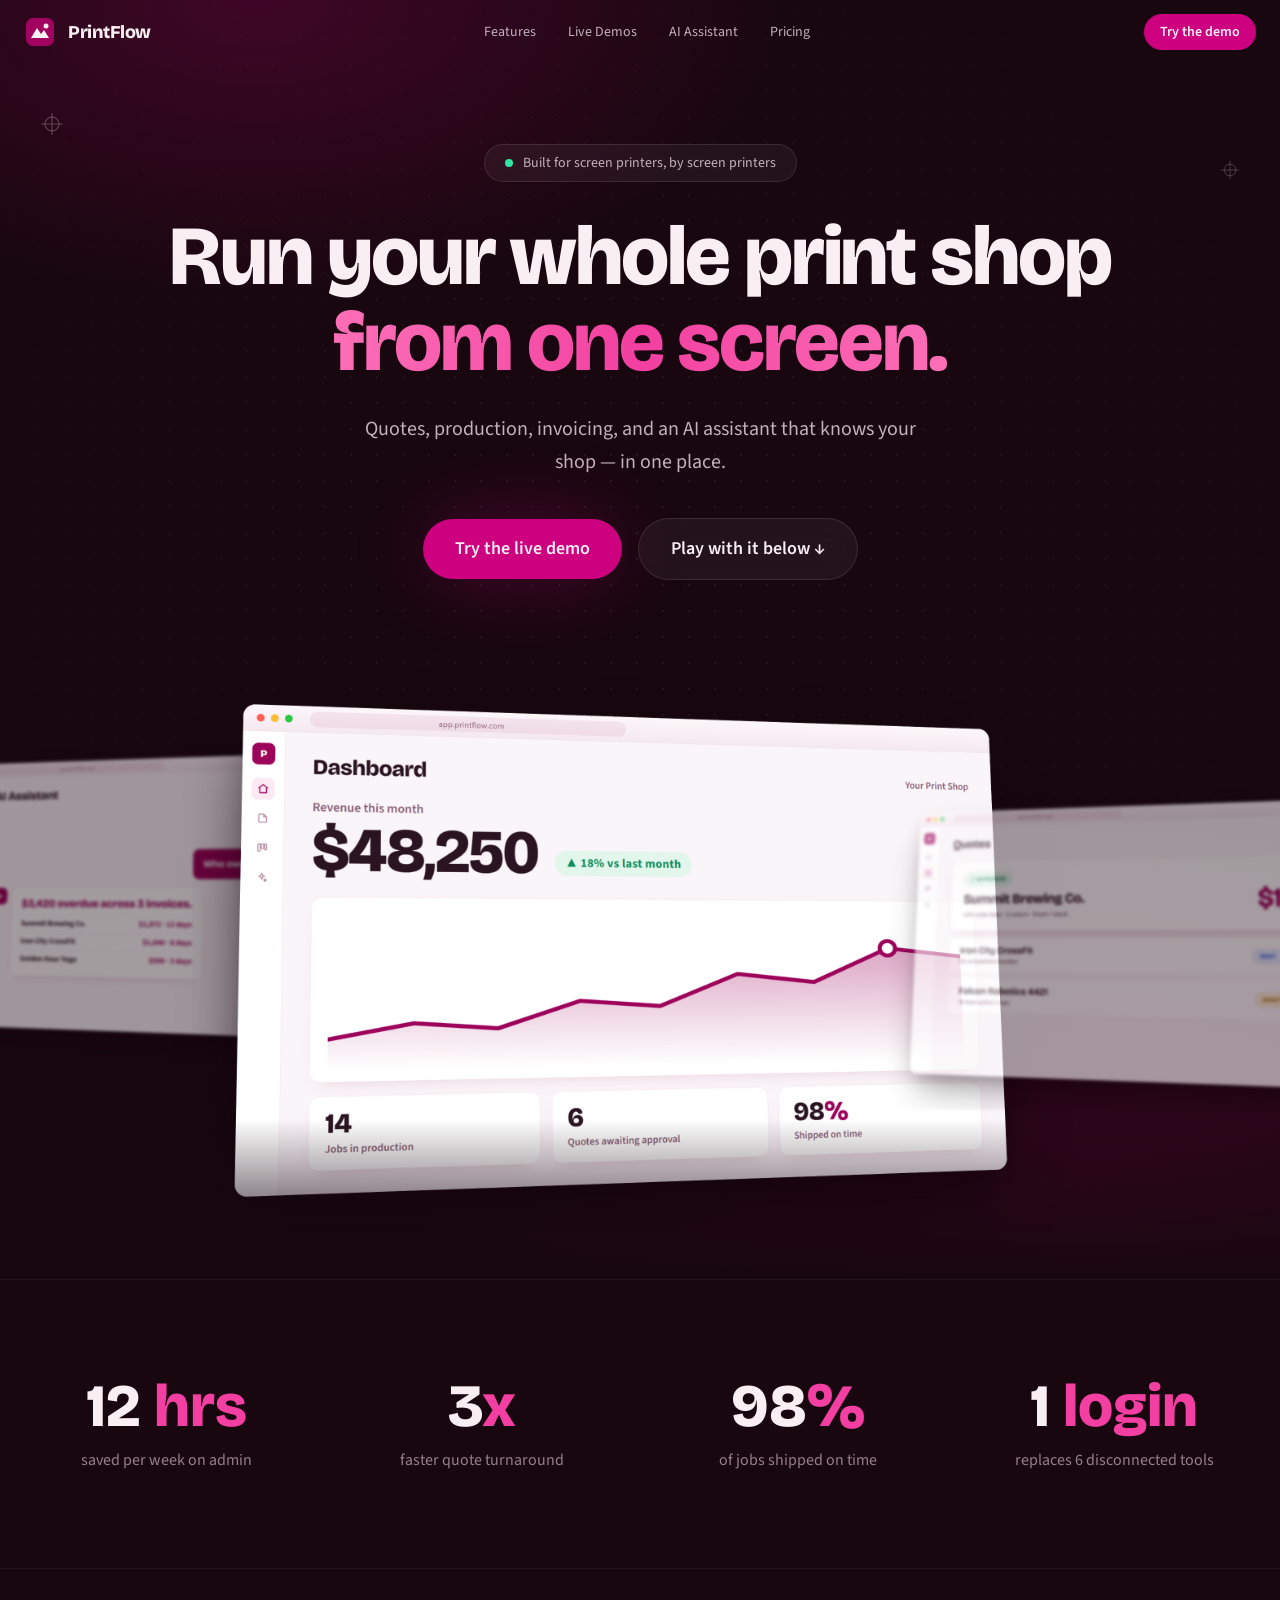
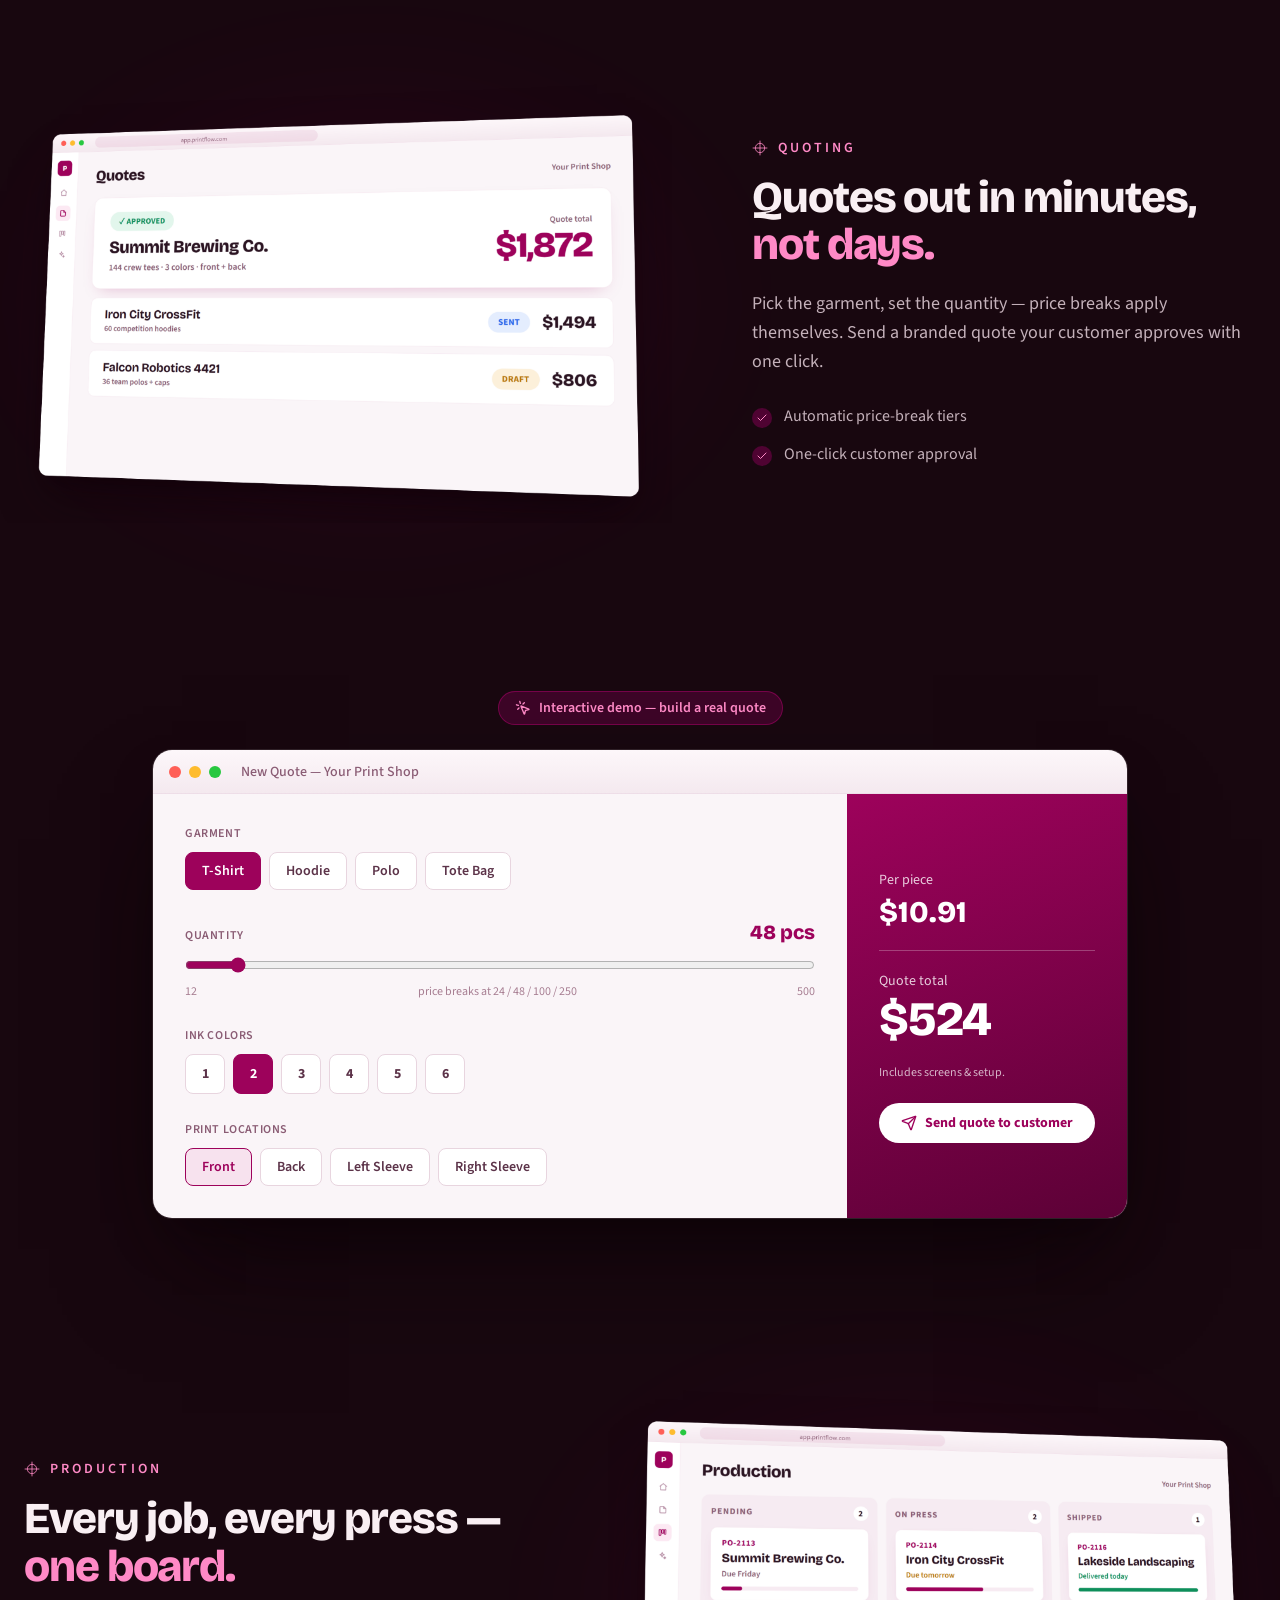
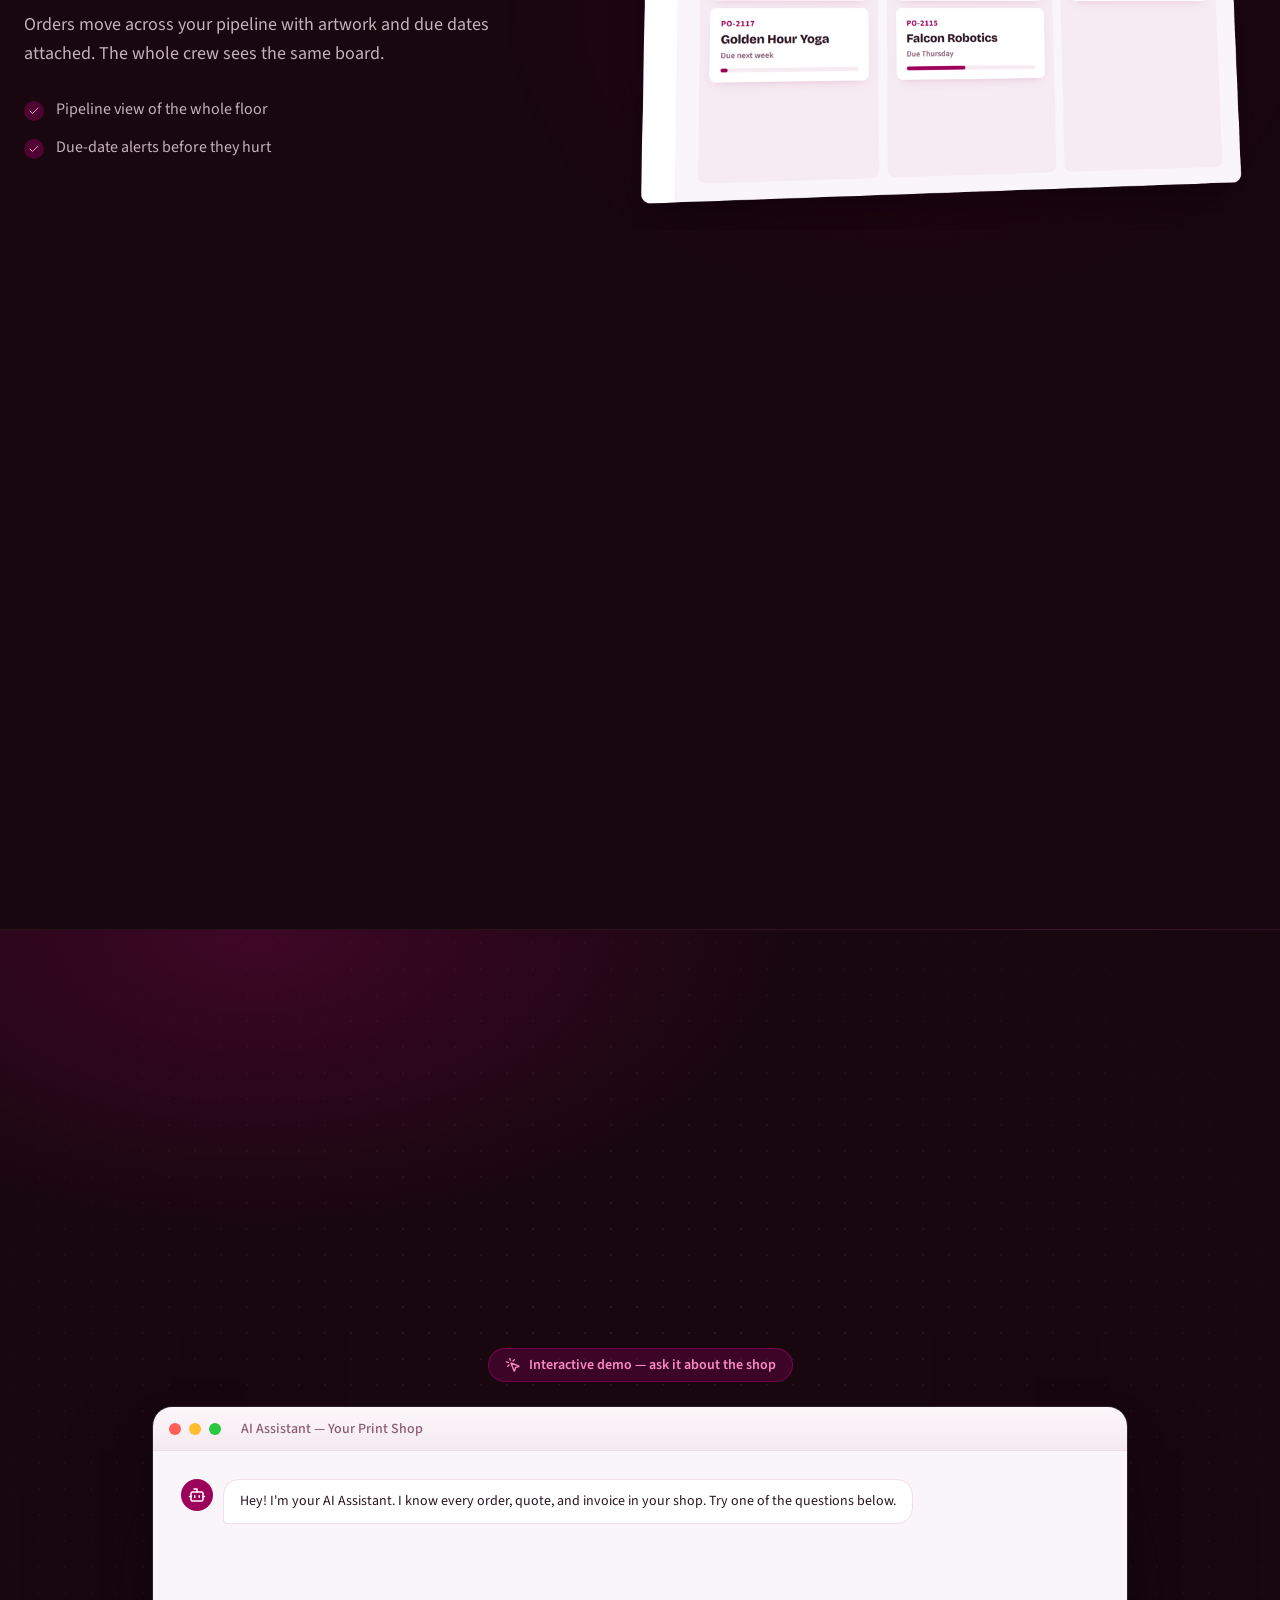
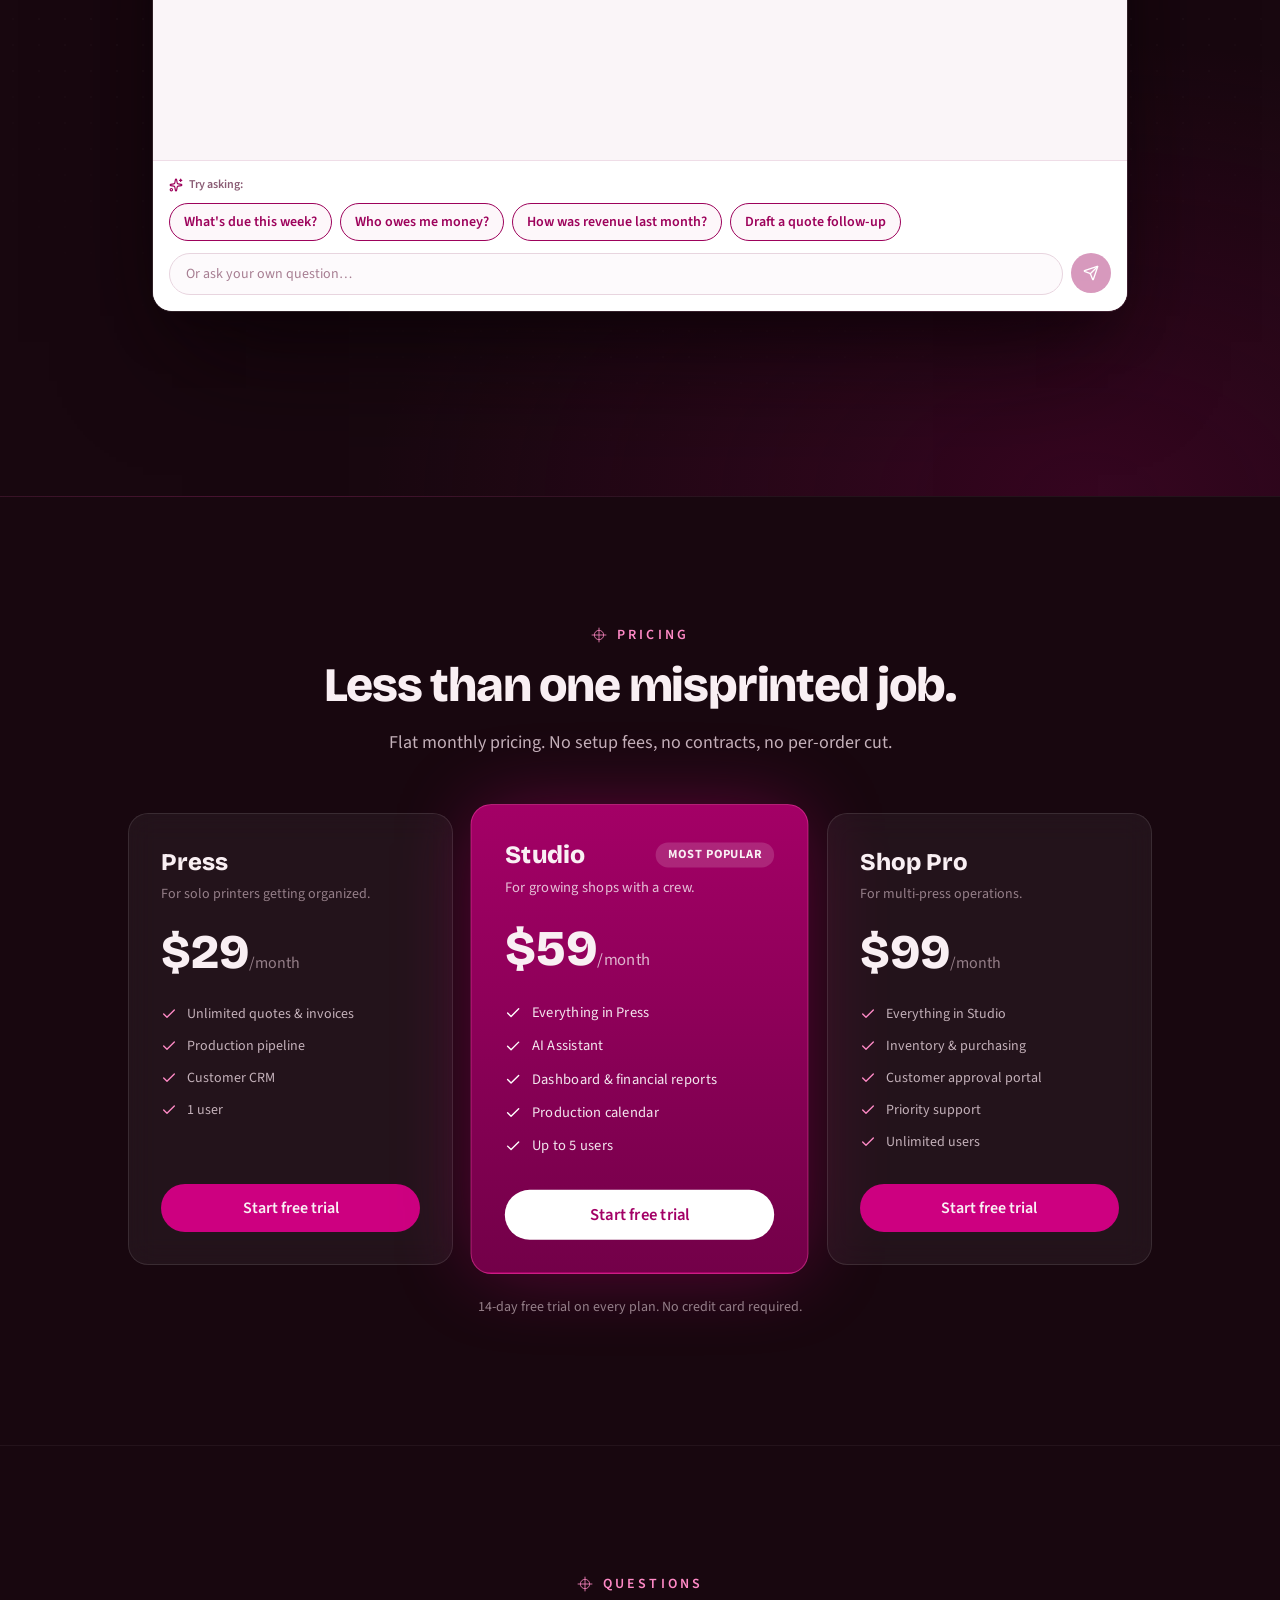
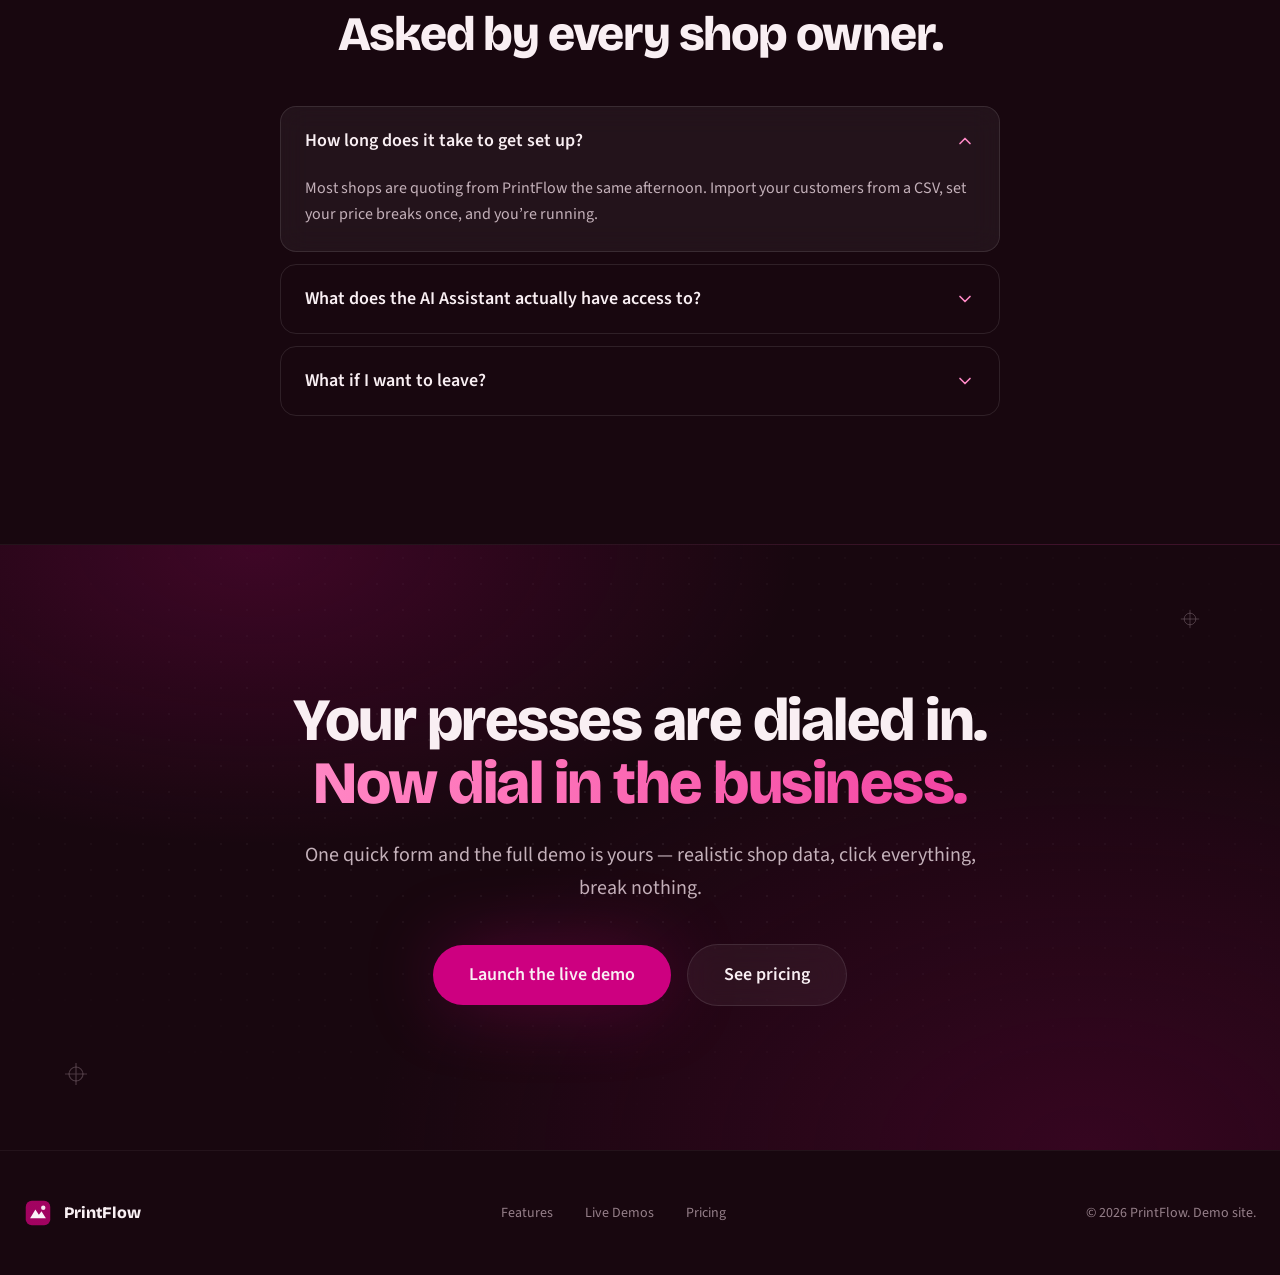
==== index.html @ 583b6065 "feat: PrintFlow production build — marketing site + /demo app, Supabase lead capture" ====
<!doctype html>
<html lang="en">
  <head>
    <meta charset="UTF-8" />
    <link rel="icon" type="image/svg+xml" href="/demo-logo.svg" />
    <meta name="viewport" content="width=device-width, initial-scale=1.0" />
    <meta name="description" content="PrintFlow — the all-in-one operating system for screen printing and embroidery shops. Quotes, production, invoicing, CRM, and AI in one place." />
    <title>PrintFlow — Run your whole print shop from one screen</title>
    <link rel="preconnect" href="https://fonts.googleapis.com" />
    <link rel="preconnect" href="https://fonts.gstatic.com" crossorigin />
    <link href="https://fonts.googleapis.com/css2?family=Bricolage+Grotesque:opsz,wght@12..96,300;12..96,500;12..96,800&family=Source+Sans+3:wght@400;600&display=swap" rel="stylesheet" />
    <script type="module" crossorigin src="/assets/index-1Mst2Ch1.js"></script>
    <link rel="stylesheet" crossorigin href="/assets/index-BmJbyQgE.css">
  </head>
  <body>
    <div id="root"></div>
  </body>
</html>
---- assets/index-BmJbyQgE.css ----
/*! tailwindcss v4.3.0 | MIT License | https://tailwindcss.com */
@layer properties{@supports (((-webkit-hyphens:none)) and (not (margin-trim:inline))) or ((-moz-orient:inline) and (not (color:rgb(from red r g b)))){*,:before,:after,::backdrop{--tw-rotate-x:initial;--tw-rotate-y:initial;--tw-rotate-z:initial;--tw-skew-x:initial;--tw-skew-y:initial;--tw-space-y-reverse:0;--tw-border-style:solid;--tw-gradient-position:initial;--tw-gradient-from:#0000;--tw-gradient-via:#0000;--tw-gradient-to:#0000;--tw-gradient-stops:initial;--tw-gradient-via-stops:initial;--tw-gradient-from-position:0%;--tw-gradient-via-position:50%;--tw-gradient-to-position:100%;--tw-leading:initial;--tw-font-weight:initial;--tw-tracking:initial;--tw-shadow:0 0 #0000;--tw-shadow-color:initial;--tw-shadow-alpha:100%;--tw-inset-shadow:0 0 #0000;--tw-inset-shadow-color:initial;--tw-inset-shadow-alpha:100%;--tw-ring-color:initial;--tw-ring-shadow:0 0 #0000;--tw-inset-ring-color:initial;--tw-inset-ring-shadow:0 0 #0000;--tw-ring-inset:initial;--tw-ring-offset-width:0px;--tw-ring-offset-color:#fff;--tw-ring-offset-shadow:0 0 #0000;--tw-blur:initial;--tw-brightness:initial;--tw-contrast:initial;--tw-grayscale:initial;--tw-hue-rotate:initial;--tw-invert:initial;--tw-opacity:initial;--tw-saturate:initial;--tw-sepia:initial;--tw-drop-shadow:initial;--tw-drop-shadow-color:initial;--tw-drop-shadow-alpha:100%;--tw-drop-shadow-size:initial;--tw-backdrop-blur:initial;--tw-backdrop-brightness:initial;--tw-backdrop-contrast:initial;--tw-backdrop-grayscale:initial;--tw-backdrop-hue-rotate:initial;--tw-backdrop-invert:initial;--tw-backdrop-opacity:initial;--tw-backdrop-saturate:initial;--tw-backdrop-sepia:initial;--tw-duration:initial;--tw-ease:initial;--tw-translate-x:0;--tw-translate-y:0;--tw-translate-z:0}}}@layer theme{:root,:host{--font-sans:"Source Sans 3", sans-serif;--font-mono:ui-monospace, SFMono-Regular, Menlo, Monaco, Consolas, "Liberation Mono", "Courier New", monospace;--color-white:#fff;--spacing:.25rem;--container-md:28rem;--container-xl:36rem;--container-2xl:42rem;--container-3xl:48rem;--container-4xl:56rem;--container-5xl:64rem;--container-6xl:72rem;--container-7xl:80rem;--text-xs:.75rem;--text-xs--line-height:calc(1 / .75);--text-sm:.875rem;--text-sm--line-height:calc(1.25 / .875);--text-base:1rem;--text-base--line-height:calc(1.5 / 1);--text-lg:1.125rem;--text-lg--line-height:calc(1.75 / 1.125);--text-xl:1.25rem;--text-xl--line-height:calc(1.75 / 1.25);--text-2xl:1.5rem;--text-2xl--line-height:calc(2 / 1.5);--text-3xl:1.875rem;--text-3xl--line-height:calc(2.25 / 1.875);--text-4xl:2.25rem;--text-4xl--line-height:calc(2.5 / 2.25);--text-5xl:3rem;--text-5xl--line-height:1;--text-6xl:3.75rem;--text-6xl--line-height:1;--font-weight-medium:500;--font-weight-semibold:600;--font-weight-bold:700;--font-weight-extrabold:800;--tracking-tight:-.025em;--tracking-wider:.05em;--leading-tight:1.25;--leading-relaxed:1.625;--radius-sm:.25rem;--radius-lg:.5rem;--radius-xl:.75rem;--radius-2xl:1rem;--radius-3xl:1.5rem;--drop-shadow-2xl:0 25px 25px #00000026;--ease-out:cubic-bezier(0, 0, .2, 1);--blur-sm:8px;--blur-3xl:64px;--default-transition-duration:.15s;--default-transition-timing-function:cubic-bezier(.4, 0, .2, 1);--default-font-family:var(--font-sans);--default-mono-font-family:var(--font-mono);--color-ink-950:oklch(16% .035 350);--color-ink-900:oklch(20% .045 348);--color-paper:oklch(96% .012 350);--color-paper-dim:oklch(78% .025 348);--color-paper-faint:oklch(62% .03 348);--color-magenta-300:oklch(78% .16 350);--color-magenta-400:oklch(66% .23 352);--color-magenta-500:oklch(55% .24 352);--color-magenta-600:oklch(46% .21 351);--color-magenta-700:oklch(36% .16 350);--color-mint:oklch(82% .17 162);--font-display:"Bricolage Grotesque", serif;--radius-card:1.25rem;--animate-float-a:float-a 9s ease-in-out infinite;--animate-float-b:float-b 11s ease-in-out infinite;--animate-pulse-dot:pulse-dot 2.2s ease-in-out infinite}}@layer base{*,:after,:before,::backdrop{box-sizing:border-box;border:0 solid;margin:0;padding:0}::file-selector-button{box-sizing:border-box;border:0 solid;margin:0;padding:0}html,:host{-webkit-text-size-adjust:100%;tab-size:4;line-height:1.5;font-family:var(--default-font-family,ui-sans-serif, system-ui, sans-serif, "Apple Color Emoji", "Segoe UI Emoji", "Segoe UI Symbol", "Noto Color Emoji");font-feature-settings:var(--default-font-feature-settings,normal);font-variation-settings:var(--default-font-variation-settings,normal);-webkit-tap-highlight-color:transparent}hr{height:0;color:inherit;border-top-width:1px}abbr:where([title]){-webkit-text-decoration:underline dotted;text-decoration:underline dotted}h1,h2,h3,h4,h5,h6{font-size:inherit;font-weight:inherit}a{color:inherit;-webkit-text-decoration:inherit;-webkit-text-decoration:inherit;-webkit-text-decoration:inherit;-webkit-text-decoration:inherit;text-decoration:inherit}b,strong{font-weight:bolder}code,kbd,samp,pre{font-family:var(--default-mono-font-family,ui-monospace, SFMono-Regular, Menlo, Monaco, Consolas, "Liberation Mono", "Courier New", monospace);font-feature-settings:var(--default-mono-font-feature-settings,normal);font-variation-settings:var(--default-mono-font-variation-settings,normal);font-size:1em}small{font-size:80%}sub,sup{vertical-align:baseline;font-size:75%;line-height:0;position:relative}sub{bottom:-.25em}sup{top:-.5em}table{text-indent:0;border-color:inherit;border-collapse:collapse}:-moz-focusring{outline:auto}progress{vertical-align:baseline}summary{display:list-item}ol,ul,menu{list-style:none}img,svg,video,canvas,audio,iframe,embed,object{vertical-align:middle;display:block}img,video{max-width:100%;height:auto}button,input,select,optgroup,textarea{font:inherit;font-feature-settings:inherit;font-variation-settings:inherit;letter-spacing:inherit;color:inherit;opacity:1;background-color:#0000;border-radius:0}::file-selector-button{font:inherit;font-feature-settings:inherit;font-variation-settings:inherit;letter-spacing:inherit;color:inherit;opacity:1;background-color:#0000;border-radius:0}:where(select:is([multiple],[size])) optgroup{font-weight:bolder}:where(select:is([multiple],[size])) optgroup option{padding-inline-start:20px}::file-selector-button{margin-inline-end:4px}::placeholder{opacity:1}@supports (not ((-webkit-appearance:-apple-pay-button))) or (contain-intrinsic-size:1px){::placeholder{color:currentColor}@supports (color:color-mix(in lab, red, red)){::placeholder{color:color-mix(in oklab, currentcolor 50%, transparent)}}}textarea{resize:vertical}::-webkit-search-decoration{-webkit-appearance:none}::-webkit-date-and-time-value{min-height:1lh;text-align:inherit}::-webkit-datetime-edit{display:inline-flex}::-webkit-datetime-edit-fields-wrapper{padding:0}::-webkit-datetime-edit{padding-block:0}::-webkit-datetime-edit-year-field{padding-block:0}::-webkit-datetime-edit-month-field{padding-block:0}::-webkit-datetime-edit-day-field{padding-block:0}::-webkit-datetime-edit-hour-field{padding-block:0}::-webkit-datetime-edit-minute-field{padding-block:0}::-webkit-datetime-edit-second-field{padding-block:0}::-webkit-datetime-edit-millisecond-field{padding-block:0}::-webkit-datetime-edit-meridiem-field{padding-block:0}::-webkit-calendar-picker-indicator{line-height:1}:-moz-ui-invalid{box-shadow:none}button,input:where([type=button],[type=reset],[type=submit]){appearance:button}::file-selector-button{appearance:button}::-webkit-inner-spin-button{height:auto}::-webkit-outer-spin-button{height:auto}[hidden]:where(:not([hidden=until-found])){display:none!important}}@layer components;@layer utilities{.pointer-events-none{pointer-events:none}.absolute{position:absolute}.fixed{position:fixed}.relative{position:relative}.inset-0{inset:calc(var(--spacing) * 0)}.inset-x-0{inset-inline:calc(var(--spacing) * 0)}.top-0{top:calc(var(--spacing) * 0)}.top-5{top:calc(var(--spacing) * 5)}.top-16{top:calc(var(--spacing) * 16)}.top-28{top:calc(var(--spacing) * 28)}.top-40{top:calc(var(--spacing) * 40)}.-right-44{right:calc(var(--spacing) * -44)}.right-5{right:calc(var(--spacing) * 5)}.right-10{right:calc(var(--spacing) * 10)}.right-20{right:calc(var(--spacing) * 20)}.bottom-0{bottom:calc(var(--spacing) * 0)}.bottom-16{bottom:calc(var(--spacing) * 16)}.-left-40{left:calc(var(--spacing) * -40)}.left-10{left:calc(var(--spacing) * 10)}.left-16{left:calc(var(--spacing) * 16)}.z-50{z-index:50}.z-\[100\]{z-index:100}.-m-8{margin:calc(var(--spacing) * -8)}.mx-auto{margin-inline:auto}.my-4{margin-block:calc(var(--spacing) * 4)}.mt-0\.5{margin-top:calc(var(--spacing) * .5)}.mt-1{margin-top:calc(var(--spacing) * 1)}.mt-1\.5{margin-top:calc(var(--spacing) * 1.5)}.mt-2{margin-top:calc(var(--spacing) * 2)}.mt-2\.5{margin-top:calc(var(--spacing) * 2.5)}.mt-3{margin-top:calc(var(--spacing) * 3)}.mt-4{margin-top:calc(var(--spacing) * 4)}.mt-5{margin-top:calc(var(--spacing) * 5)}.mt-6{margin-top:calc(var(--spacing) * 6)}.mt-7{margin-top:calc(var(--spacing) * 7)}.mt-8{margin-top:calc(var(--spacing) * 8)}.mt-10{margin-top:calc(var(--spacing) * 10)}.mt-12{margin-top:calc(var(--spacing) * 12)}.mt-14{margin-top:calc(var(--spacing) * 14)}.mt-16{margin-top:calc(var(--spacing) * 16)}.mr-2\.5{margin-right:calc(var(--spacing) * 2.5)}.mb-1\.5{margin-bottom:calc(var(--spacing) * 1.5)}.mb-2\.5{margin-bottom:calc(var(--spacing) * 2.5)}.mb-3{margin-bottom:calc(var(--spacing) * 3)}.mb-5{margin-bottom:calc(var(--spacing) * 5)}.mb-6{margin-bottom:calc(var(--spacing) * 6)}.mb-8{margin-bottom:calc(var(--spacing) * 8)}.ml-3{margin-left:calc(var(--spacing) * 3)}.block{display:block}.flex{display:flex}.grid{display:grid}.hidden{display:none}.inline-flex{display:inline-flex}.table{display:table}.h-2{height:calc(var(--spacing) * 2)}.h-3{height:calc(var(--spacing) * 3)}.h-3\.5{height:calc(var(--spacing) * 3.5)}.h-4{height:calc(var(--spacing) * 4)}.h-4\.5{height:calc(var(--spacing) * 4.5)}.h-5{height:calc(var(--spacing) * 5)}.h-6{height:calc(var(--spacing) * 6)}.h-7{height:calc(var(--spacing) * 7)}.h-8{height:calc(var(--spacing) * 8)}.h-10{height:calc(var(--spacing) * 10)}.h-11{height:calc(var(--spacing) * 11)}.h-12{height:calc(var(--spacing) * 12)}.h-16{height:calc(var(--spacing) * 16)}.h-36{height:calc(var(--spacing) * 36)}.h-40{height:calc(var(--spacing) * 40)}.h-full{height:100%}.h-px{height:1px}.max-h-\[calc\(100vh-2rem\)\]{max-height:calc(100vh - 2rem)}.min-h-\[220px\]{min-height:220px}.w-2{width:calc(var(--spacing) * 2)}.w-3{width:calc(var(--spacing) * 3)}.w-3\.5{width:calc(var(--spacing) * 3.5)}.w-4{width:calc(var(--spacing) * 4)}.w-4\.5{width:calc(var(--spacing) * 4.5)}.w-5{width:calc(var(--spacing) * 5)}.w-6{width:calc(var(--spacing) * 6)}.w-7{width:calc(var(--spacing) * 7)}.w-8{width:calc(var(--spacing) * 8)}.w-10{width:calc(var(--spacing) * 10)}.w-12{width:calc(var(--spacing) * 12)}.w-\[46\%\]{width:46%}.w-full{width:100%}.max-w-2xl{max-width:var(--container-2xl)}.max-w-3xl{max-width:var(--container-3xl)}.max-w-4xl{max-width:var(--container-4xl)}.max-w-5xl{max-width:var(--container-5xl)}.max-w-6xl{max-width:var(--container-6xl)}.max-w-7xl{max-width:var(--container-7xl)}.max-w-\[78\%\]{max-width:78%}.max-w-md{max-width:var(--container-md)}.max-w-xl{max-width:var(--container-xl)}.flex-1{flex:1}.flex-shrink-0{flex-shrink:0}.rotate-180{rotate:180deg}.transform{transform:var(--tw-rotate-x,) var(--tw-rotate-y,) var(--tw-rotate-z,) var(--tw-skew-x,) var(--tw-skew-y,)}.animate-float-a{animation:var(--animate-float-a)}.animate-float-b{animation:var(--animate-float-b)}.animate-pulse-dot{animation:var(--animate-pulse-dot)}.cursor-pointer{cursor:pointer}.grid-cols-2{grid-template-columns:repeat(2,minmax(0,1fr))}.grid-cols-3{grid-template-columns:repeat(3,minmax(0,1fr))}.flex-col{flex-direction:column}.flex-wrap{flex-wrap:wrap}.items-baseline{align-items:baseline}.items-center{align-items:center}.items-start{align-items:flex-start}.items-stretch{align-items:stretch}.justify-between{justify-content:space-between}.justify-center{justify-content:center}.justify-end{justify-content:flex-end}.justify-start{justify-content:flex-start}.gap-1{gap:calc(var(--spacing) * 1)}.gap-1\.5{gap:calc(var(--spacing) * 1.5)}.gap-2{gap:calc(var(--spacing) * 2)}.gap-2\.5{gap:calc(var(--spacing) * 2.5)}.gap-3{gap:calc(var(--spacing) * 3)}.gap-4{gap:calc(var(--spacing) * 4)}.gap-6{gap:calc(var(--spacing) * 6)}.gap-8{gap:calc(var(--spacing) * 8)}.gap-12{gap:calc(var(--spacing) * 12)}:where(.space-y-2\.5>:not(:last-child)){--tw-space-y-reverse:0;margin-block-start:calc(calc(var(--spacing) * 2.5) * var(--tw-space-y-reverse));margin-block-end:calc(calc(var(--spacing) * 2.5) * calc(1 - var(--tw-space-y-reverse)))}:where(.space-y-3>:not(:last-child)){--tw-space-y-reverse:0;margin-block-start:calc(calc(var(--spacing) * 3) * var(--tw-space-y-reverse));margin-block-end:calc(calc(var(--spacing) * 3) * calc(1 - var(--tw-space-y-reverse)))}:where(.space-y-3\.5>:not(:last-child)){--tw-space-y-reverse:0;margin-block-start:calc(calc(var(--spacing) * 3.5) * var(--tw-space-y-reverse));margin-block-end:calc(calc(var(--spacing) * 3.5) * calc(1 - var(--tw-space-y-reverse)))}:where(.space-y-4>:not(:last-child)){--tw-space-y-reverse:0;margin-block-start:calc(calc(var(--spacing) * 4) * var(--tw-space-y-reverse));margin-block-end:calc(calc(var(--spacing) * 4) * calc(1 - var(--tw-space-y-reverse)))}:where(.space-y-7>:not(:last-child)){--tw-space-y-reverse:0;margin-block-start:calc(calc(var(--spacing) * 7) * var(--tw-space-y-reverse));margin-block-end:calc(calc(var(--spacing) * 7) * calc(1 - var(--tw-space-y-reverse)))}.gap-x-8{column-gap:calc(var(--spacing) * 8)}.gap-y-2{row-gap:calc(var(--spacing) * 2)}.gap-y-12{row-gap:calc(var(--spacing) * 12)}.overflow-hidden{overflow:hidden}.overflow-y-auto{overflow-y:auto}.rounded-2xl{border-radius:var(--radius-2xl)}.rounded-3xl{border-radius:var(--radius-3xl)}.rounded-card{border-radius:var(--radius-card)}.rounded-full{border-radius:3.40282e38px}.rounded-lg{border-radius:var(--radius-lg)}.rounded-xl{border-radius:var(--radius-xl)}.rounded-br-sm{border-bottom-right-radius:var(--radius-sm)}.rounded-bl-sm{border-bottom-left-radius:var(--radius-sm)}.border{border-style:var(--tw-border-style);border-width:1px}.border-y{border-block-style:var(--tw-border-style);border-block-width:1px}.border-t{border-top-style:var(--tw-border-style);border-top-width:1px}.border-b{border-bottom-style:var(--tw-border-style);border-bottom-width:1px}.border-dashed{--tw-border-style:dashed;border-style:dashed}.border-\[\#D9A8C4\]{border-color:#d9a8c4}.border-\[\#E8D5DF\]{border-color:#e8d5df}.border-\[\#EFDDE7\]{border-color:#efdde7}.border-magenta-400{border-color:var(--color-magenta-400)}.border-magenta-400\/50{border-color:#f23ea180}@supports (color:color-mix(in lab, red, red)){.border-magenta-400\/50{border-color:color-mix(in oklab, var(--color-magenta-400) 50%, transparent)}}.border-magenta-500\/30{border-color:#cb007f4d}@supports (color:color-mix(in lab, red, red)){.border-magenta-500\/30{border-color:color-mix(in oklab, var(--color-magenta-500) 30%, transparent)}}.border-magenta-500\/40{border-color:#cb007f66}@supports (color:color-mix(in lab, red, red)){.border-magenta-500\/40{border-color:color-mix(in oklab, var(--color-magenta-500) 40%, transparent)}}.border-magenta-700\/10{border-color:#7200481a}@supports (color:color-mix(in lab, red, red)){.border-magenta-700\/10{border-color:color-mix(in oklab, var(--color-magenta-700) 10%, transparent)}}.border-white\/5{border-color:#ffffff0d}@supports (color:color-mix(in lab, red, red)){.border-white\/5{border-color:color-mix(in oklab, var(--color-white) 5%, transparent)}}.border-white\/10{border-color:#ffffff1a}@supports (color:color-mix(in lab, red, red)){.border-white\/10{border-color:color-mix(in oklab, var(--color-white) 10%, transparent)}}.bg-\[\#28C840\]{background-color:#28c840}.bg-\[\#FAF5F8\]{background-color:#faf5f8}.bg-\[\#FDFAFC\]{background-color:#fdfafc}.bg-\[\#FEBC2E\]{background-color:#febc2e}.bg-\[\#FF5F57\]{background-color:#ff5f57}.bg-ink-900{background-color:var(--color-ink-900)}.bg-ink-950\/80{background-color:#18070fcc}@supports (color:color-mix(in lab, red, red)){.bg-ink-950\/80{background-color:color-mix(in oklab, var(--color-ink-950) 80%, transparent)}}.bg-magenta-500{background-color:var(--color-magenta-500)}.bg-magenta-700\/40{background-color:#72004866}@supports (color:color-mix(in lab, red, red)){.bg-magenta-700\/40{background-color:color-mix(in oklab, var(--color-magenta-700) 40%, transparent)}}.bg-magenta-700\/60{background-color:#72004899}@supports (color:color-mix(in lab, red, red)){.bg-magenta-700\/60{background-color:color-mix(in oklab, var(--color-magenta-700) 60%, transparent)}}.bg-mint{background-color:var(--color-mint)}.bg-transparent{background-color:#0000}.bg-white{background-color:var(--color-white)}.bg-white\/5{background-color:#ffffff0d}@supports (color:color-mix(in lab, red, red)){.bg-white\/5{background-color:color-mix(in oklab, var(--color-white) 5%, transparent)}}.bg-white\/15{background-color:#ffffff26}@supports (color:color-mix(in lab, red, red)){.bg-white\/15{background-color:color-mix(in oklab, var(--color-white) 15%, transparent)}}.bg-white\/25{background-color:#ffffff40}@supports (color:color-mix(in lab, red, red)){.bg-white\/25{background-color:color-mix(in oklab, var(--color-white) 25%, transparent)}}.bg-gradient-to-b{--tw-gradient-position:to bottom in oklab;background-image:linear-gradient(var(--tw-gradient-stops))}.bg-gradient-to-r{--tw-gradient-position:to right in oklab;background-image:linear-gradient(var(--tw-gradient-stops))}.from-\[\#FDF7FA\]{--tw-gradient-from:#fdf7fa;--tw-gradient-stops:var(--tw-gradient-via-stops,var(--tw-gradient-position), var(--tw-gradient-from) var(--tw-gradient-from-position), var(--tw-gradient-to) var(--tw-gradient-to-position))}.from-magenta-300{--tw-gradient-from:var(--color-magenta-300);--tw-gradient-stops:var(--tw-gradient-via-stops,var(--tw-gradient-position), var(--tw-gradient-from) var(--tw-gradient-from-position), var(--tw-gradient-to) var(--tw-gradient-to-position))}.from-magenta-600{--tw-gradient-from:var(--color-magenta-600);--tw-gradient-stops:var(--tw-gradient-via-stops,var(--tw-gradient-position), var(--tw-gradient-from) var(--tw-gradient-from-position), var(--tw-gradient-to) var(--tw-gradient-to-position))}.from-transparent{--tw-gradient-from:transparent;--tw-gradient-stops:var(--tw-gradient-via-stops,var(--tw-gradient-position), var(--tw-gradient-from) var(--tw-gradient-from-position), var(--tw-gradient-to) var(--tw-gradient-to-position))}.via-magenta-400{--tw-gradient-via:var(--color-magenta-400);--tw-gradient-via-stops:var(--tw-gradient-position), var(--tw-gradient-from) var(--tw-gradient-from-position), var(--tw-gradient-via) var(--tw-gradient-via-position), var(--tw-gradient-to) var(--tw-gradient-to-position);--tw-gradient-stops:var(--tw-gradient-via-stops)}.to-\[\#F4E9EF\]{--tw-gradient-to:#f4e9ef;--tw-gradient-stops:var(--tw-gradient-via-stops,var(--tw-gradient-position), var(--tw-gradient-from) var(--tw-gradient-from-position), var(--tw-gradient-to) var(--tw-gradient-to-position))}.to-ink-950{--tw-gradient-to:var(--color-ink-950);--tw-gradient-stops:var(--tw-gradient-via-stops,var(--tw-gradient-position), var(--tw-gradient-from) var(--tw-gradient-from-position), var(--tw-gradient-to) var(--tw-gradient-to-position))}.to-magenta-300{--tw-gradient-to:var(--color-magenta-300);--tw-gradient-stops:var(--tw-gradient-via-stops,var(--tw-gradient-position), var(--tw-gradient-from) var(--tw-gradient-from-position), var(--tw-gradient-to) var(--tw-gradient-to-position))}.to-magenta-400{--tw-gradient-to:var(--color-magenta-400);--tw-gradient-stops:var(--tw-gradient-via-stops,var(--tw-gradient-position), var(--tw-gradient-from) var(--tw-gradient-from-position), var(--tw-gradient-to) var(--tw-gradient-to-position))}.to-magenta-700{--tw-gradient-to:var(--color-magenta-700);--tw-gradient-stops:var(--tw-gradient-via-stops,var(--tw-gradient-position), var(--tw-gradient-from) var(--tw-gradient-from-position), var(--tw-gradient-to) var(--tw-gradient-to-position))}.bg-clip-text{-webkit-background-clip:text;background-clip:text}.p-3{padding:calc(var(--spacing) * 3)}.p-4{padding:calc(var(--spacing) * 4)}.p-5{padding:calc(var(--spacing) * 5)}.p-6{padding:calc(var(--spacing) * 6)}.p-8{padding:calc(var(--spacing) * 8)}.px-1{padding-inline:calc(var(--spacing) * 1)}.px-2{padding-inline:calc(var(--spacing) * 2)}.px-3{padding-inline:calc(var(--spacing) * 3)}.px-3\.5{padding-inline:calc(var(--spacing) * 3.5)}.px-4{padding-inline:calc(var(--spacing) * 4)}.px-5{padding-inline:calc(var(--spacing) * 5)}.px-6{padding-inline:calc(var(--spacing) * 6)}.px-8{padding-inline:calc(var(--spacing) * 8)}.px-9{padding-inline:calc(var(--spacing) * 9)}.py-0\.5{padding-block:calc(var(--spacing) * .5)}.py-1{padding-block:calc(var(--spacing) * 1)}.py-1\.5{padding-block:calc(var(--spacing) * 1.5)}.py-2{padding-block:calc(var(--spacing) * 2)}.py-2\.5{padding-block:calc(var(--spacing) * 2.5)}.py-3{padding-block:calc(var(--spacing) * 3)}.py-3\.5{padding-block:calc(var(--spacing) * 3.5)}.py-4{padding-block:calc(var(--spacing) * 4)}.py-5{padding-block:calc(var(--spacing) * 5)}.py-10{padding-block:calc(var(--spacing) * 10)}.py-12{padding-block:calc(var(--spacing) * 12)}.py-20{padding-block:calc(var(--spacing) * 20)}.py-24{padding-block:calc(var(--spacing) * 24)}.py-28{padding-block:calc(var(--spacing) * 28)}.pt-36{padding-top:calc(var(--spacing) * 36)}.pb-6{padding-bottom:calc(var(--spacing) * 6)}.pb-12{padding-bottom:calc(var(--spacing) * 12)}.text-center{text-align:center}.text-left{text-align:left}.font-display{font-family:var(--font-display)}.text-2xl{font-size:var(--text-2xl);line-height:var(--tw-leading,var(--text-2xl--line-height))}.text-3xl{font-size:var(--text-3xl);line-height:var(--tw-leading,var(--text-3xl--line-height))}.text-4xl{font-size:var(--text-4xl);line-height:var(--tw-leading,var(--text-4xl--line-height))}.text-5xl{font-size:var(--text-5xl);line-height:var(--tw-leading,var(--text-5xl--line-height))}.text-lg{font-size:var(--text-lg);line-height:var(--tw-leading,var(--text-lg--line-height))}.text-sm{font-size:var(--text-sm);line-height:var(--tw-leading,var(--text-sm--line-height))}.text-xl{font-size:var(--text-xl);line-height:var(--tw-leading,var(--text-xl--line-height))}.text-xs{font-size:var(--text-xs);line-height:var(--tw-leading,var(--text-xs--line-height))}.leading-\[1\.02\]{--tw-leading:1.02;line-height:1.02}.leading-\[1\.05\]{--tw-leading:1.05;line-height:1.05}.leading-\[1\.08\]{--tw-leading:1.08;line-height:1.08}.leading-none{--tw-leading:1;line-height:1}.leading-relaxed{--tw-leading:var(--leading-relaxed);line-height:var(--leading-relaxed)}.leading-tight{--tw-leading:var(--leading-tight);line-height:var(--leading-tight)}.font-bold{--tw-font-weight:var(--font-weight-bold);font-weight:var(--font-weight-bold)}.font-extrabold{--tw-font-weight:var(--font-weight-extrabold);font-weight:var(--font-weight-extrabold)}.font-medium{--tw-font-weight:var(--font-weight-medium);font-weight:var(--font-weight-medium)}.font-semibold{--tw-font-weight:var(--font-weight-semibold);font-weight:var(--font-weight-semibold)}.tracking-\[0\.22em\]{--tw-tracking:.22em;letter-spacing:.22em}.tracking-tight{--tw-tracking:var(--tracking-tight);letter-spacing:var(--tracking-tight)}.tracking-wider{--tw-tracking:var(--tracking-wider);letter-spacing:var(--tracking-wider)}.whitespace-pre-line{white-space:pre-line}.text-\[\#2A1620\]{color:#2a1620}.text-\[\#2B1422\]{color:#2b1422}.text-\[\#5C3349\]{color:#5c3349}.text-\[\#8A5C74\]{color:#8a5c74}.text-\[\#9D025B\]{color:#9d025b}.text-\[\#A77E92\]{color:#a77e92}.text-\[\#C9A3B7\]{color:#c9a3b7}.text-magenta-300{color:var(--color-magenta-300)}.text-magenta-400{color:var(--color-magenta-400)}.text-magenta-600{color:var(--color-magenta-600)}.text-mint{color:var(--color-mint)}.text-paper{color:var(--color-paper)}.text-paper-dim{color:var(--color-paper-dim)}.text-paper-faint{color:var(--color-paper-faint)}.text-paper-faint\/40{color:#957f8966}@supports (color:color-mix(in lab, red, red)){.text-paper-faint\/40{color:color-mix(in oklab, var(--color-paper-faint) 40%, transparent)}}.text-paper-faint\/50{color:#957f8980}@supports (color:color-mix(in lab, red, red)){.text-paper-faint\/50{color:color-mix(in oklab, var(--color-paper-faint) 50%, transparent)}}.text-transparent{color:#0000}.text-white{color:var(--color-white)}.text-white\/70{color:#ffffffb3}@supports (color:color-mix(in lab, red, red)){.text-white\/70{color:color-mix(in oklab, var(--color-white) 70%, transparent)}}.text-white\/75{color:#ffffffbf}@supports (color:color-mix(in lab, red, red)){.text-white\/75{color:color-mix(in oklab, var(--color-white) 75%, transparent)}}.text-white\/90{color:#ffffffe6}@supports (color:color-mix(in lab, red, red)){.text-white\/90{color:color-mix(in oklab, var(--color-white) 90%, transparent)}}.uppercase{text-transform:uppercase}.opacity-40{opacity:.4}.opacity-60{opacity:.6}.opacity-70{opacity:.7}.opacity-80{opacity:.8}.shadow-glow{--tw-shadow:0 0 80px -10px var(--tw-shadow-color,#c9037a73);box-shadow:var(--tw-inset-shadow), var(--tw-inset-ring-shadow), var(--tw-ring-offset-shadow), var(--tw-ring-shadow), var(--tw-shadow)}.shadow-lg{--tw-shadow:0 10px 15px -3px var(--tw-shadow-color,#0000001a), 0 4px 6px -4px var(--tw-shadow-color,#0000001a);box-shadow:var(--tw-inset-shadow), var(--tw-inset-ring-shadow), var(--tw-ring-offset-shadow), var(--tw-ring-shadow), var(--tw-shadow)}.shadow-window{--tw-shadow:0 60px 110px -30px var(--tw-shadow-color,#0a0006b3), 0 24px 48px -20px var(--tw-shadow-color,#0a000680);box-shadow:var(--tw-inset-shadow), var(--tw-inset-ring-shadow), var(--tw-ring-offset-shadow), var(--tw-ring-shadow), var(--tw-shadow)}.blur-3xl{--tw-blur:blur(var(--blur-3xl));filter:var(--tw-blur,) var(--tw-brightness,) var(--tw-contrast,) var(--tw-grayscale,) var(--tw-hue-rotate,) var(--tw-invert,) var(--tw-saturate,) var(--tw-sepia,) var(--tw-drop-shadow,)}.blur-\[1\.5px\]{--tw-blur:blur(1.5px);filter:var(--tw-blur,) var(--tw-brightness,) var(--tw-contrast,) var(--tw-grayscale,) var(--tw-hue-rotate,) var(--tw-invert,) var(--tw-saturate,) var(--tw-sepia,) var(--tw-drop-shadow,)}.drop-shadow-2xl{--tw-drop-shadow-size:drop-shadow(0 25px 25px var(--tw-drop-shadow-color,#00000026));--tw-drop-shadow:drop-shadow(var(--drop-shadow-2xl));filter:var(--tw-blur,) var(--tw-brightness,) var(--tw-contrast,) var(--tw-grayscale,) var(--tw-hue-rotate,) var(--tw-invert,) var(--tw-saturate,) var(--tw-sepia,) var(--tw-drop-shadow,)}.filter{filter:var(--tw-blur,) var(--tw-brightness,) var(--tw-contrast,) var(--tw-grayscale,) var(--tw-hue-rotate,) var(--tw-invert,) var(--tw-saturate,) var(--tw-sepia,) var(--tw-drop-shadow,)}.backdrop-blur-sm{--tw-backdrop-blur:blur(var(--blur-sm));-webkit-backdrop-filter:var(--tw-backdrop-blur,) var(--tw-backdrop-brightness,) var(--tw-backdrop-contrast,) var(--tw-backdrop-grayscale,) var(--tw-backdrop-hue-rotate,) var(--tw-backdrop-invert,) var(--tw-backdrop-opacity,) var(--tw-backdrop-saturate,) var(--tw-backdrop-sepia,);backdrop-filter:var(--tw-backdrop-blur,) var(--tw-backdrop-brightness,) var(--tw-backdrop-contrast,) var(--tw-backdrop-grayscale,) var(--tw-backdrop-hue-rotate,) var(--tw-backdrop-invert,) var(--tw-backdrop-opacity,) var(--tw-backdrop-saturate,) var(--tw-backdrop-sepia,)}.transition-\[grid-template-rows\]{transition-property:grid-template-rows;transition-timing-function:var(--tw-ease,var(--default-transition-timing-function));transition-duration:var(--tw-duration,var(--default-transition-duration))}.transition-all{transition-property:all;transition-timing-function:var(--tw-ease,var(--default-transition-timing-function));transition-duration:var(--tw-duration,var(--default-transition-duration))}.transition-colors{transition-property:color,background-color,border-color,outline-color,text-decoration-color,fill,stroke,--tw-gradient-from,--tw-gradient-via,--tw-gradient-to;transition-timing-function:var(--tw-ease,var(--default-transition-timing-function));transition-duration:var(--tw-duration,var(--default-transition-duration))}.transition-opacity{transition-property:opacity;transition-timing-function:var(--tw-ease,var(--default-transition-timing-function));transition-duration:var(--tw-duration,var(--default-transition-duration))}.transition-transform{transition-property:transform,translate,scale,rotate;transition-timing-function:var(--tw-ease,var(--default-transition-timing-function));transition-duration:var(--tw-duration,var(--default-transition-duration))}.duration-300{--tw-duration:.3s;transition-duration:.3s}.ease-out{--tw-ease:var(--ease-out);transition-timing-function:var(--ease-out)}@media (hover:hover){.group-hover\:text-\[\#9D025B\]:is(:where(.group):hover *){color:#9d025b}}.placeholder\:text-\[\#A77E92\]::placeholder{color:#a77e92}.placeholder\:text-paper-faint\/60::placeholder{color:#957f8999}@supports (color:color-mix(in lab, red, red)){.placeholder\:text-paper-faint\/60::placeholder{color:color-mix(in oklab, var(--color-paper-faint) 60%, transparent)}}@media (hover:hover){.hover\:-translate-y-0\.5:hover{--tw-translate-y:calc(var(--spacing) * -.5);translate:var(--tw-translate-x) var(--tw-translate-y)}.hover\:scale-\[1\.03\]:hover{scale:1.03}.hover\:border-\[\#9D025B\]:hover{border-color:#9d025b}.hover\:border-magenta-400\/50:hover{border-color:#f23ea180}@supports (color:color-mix(in lab, red, red)){.hover\:border-magenta-400\/50:hover{border-color:color-mix(in oklab, var(--color-magenta-400) 50%, transparent)}}.hover\:bg-\[\#FDF4F9\]:hover{background-color:#fdf4f9}.hover\:bg-magenta-400:hover{background-color:var(--color-magenta-400)}.hover\:bg-white\/10:hover{background-color:#ffffff1a}@supports (color:color-mix(in lab, red, red)){.hover\:bg-white\/10:hover{background-color:color-mix(in oklab, var(--color-white) 10%, transparent)}}.hover\:text-paper:hover{color:var(--color-paper)}.hover\:opacity-70:hover{opacity:.7}.hover\:opacity-90:hover{opacity:.9}.hover\:shadow-md:hover{--tw-shadow:0 4px 6px -1px var(--tw-shadow-color,#0000001a), 0 2px 4px -2px var(--tw-shadow-color,#0000001a);box-shadow:var(--tw-inset-shadow), var(--tw-inset-ring-shadow), var(--tw-ring-offset-shadow), var(--tw-ring-shadow), var(--tw-shadow)}.hover\:shadow-sm:hover{--tw-shadow:0 1px 3px 0 var(--tw-shadow-color,#0000001a), 0 1px 2px -1px var(--tw-shadow-color,#0000001a);box-shadow:var(--tw-inset-shadow), var(--tw-inset-ring-shadow), var(--tw-ring-offset-shadow), var(--tw-ring-shadow), var(--tw-shadow)}}.focus\:border-\[\#9D025B\]:focus{border-color:#9d025b}.focus\:border-magenta-400:focus{border-color:var(--color-magenta-400)}.focus\:ring-1:focus{--tw-ring-shadow:var(--tw-ring-inset,) 0 0 0 calc(1px + var(--tw-ring-offset-width)) var(--tw-ring-color,currentcolor);box-shadow:var(--tw-inset-shadow), var(--tw-inset-ring-shadow), var(--tw-ring-offset-shadow), var(--tw-ring-shadow), var(--tw-shadow)}.focus\:ring-magenta-400:focus{--tw-ring-color:var(--color-magenta-400)}.focus\:outline-none:focus{--tw-outline-style:none;outline-style:none}.disabled\:cursor-wait:disabled{cursor:wait}.disabled\:opacity-40:disabled{opacity:.4}.disabled\:opacity-60:disabled{opacity:.6}@media (width>=40rem){.sm\:mt-20{margin-top:calc(var(--spacing) * 20)}.sm\:flex-row{flex-direction:row}.sm\:p-6{padding:calc(var(--spacing) * 6)}.sm\:p-7{padding:calc(var(--spacing) * 7)}.sm\:p-8{padding:calc(var(--spacing) * 8)}.sm\:text-4xl{font-size:var(--text-4xl);line-height:var(--tw-leading,var(--text-4xl--line-height))}.sm\:text-5xl{font-size:var(--text-5xl);line-height:var(--tw-leading,var(--text-5xl--line-height))}.sm\:text-6xl{font-size:var(--text-6xl);line-height:var(--tw-leading,var(--text-6xl--line-height))}.sm\:text-base{font-size:var(--text-base);line-height:var(--tw-leading,var(--text-base--line-height))}.sm\:text-xl{font-size:var(--text-xl);line-height:var(--tw-leading,var(--text-xl--line-height))}}@media (width>=48rem){.md\:flex{display:flex}.md\:grid-cols-\[1fr_280px\]{grid-template-columns:1fr 280px}}@media (width>=64rem){.lg\:block{display:block}.lg\:w-\[42\%\]{width:42%}.lg\:w-\[58\%\]{width:58%}.lg\:-translate-x-12{--tw-translate-x:calc(var(--spacing) * -12);translate:var(--tw-translate-x) var(--tw-translate-y)}.lg\:translate-x-12{--tw-translate-x:calc(var(--spacing) * 12);translate:var(--tw-translate-x) var(--tw-translate-y)}.lg\:scale-\[1\.04\]{scale:1.04}.lg\:grid-cols-3{grid-template-columns:repeat(3,minmax(0,1fr))}.lg\:grid-cols-4{grid-template-columns:repeat(4,minmax(0,1fr))}.lg\:flex-row{flex-direction:row}.lg\:flex-row-reverse{flex-direction:row-reverse}.lg\:items-center{align-items:center}.lg\:gap-8{gap:calc(var(--spacing) * 8)}.lg\:py-14{padding-block:calc(var(--spacing) * 14)}.lg\:py-28{padding-block:calc(var(--spacing) * 28)}.lg\:py-32{padding-block:calc(var(--spacing) * 32)}.lg\:py-36{padding-block:calc(var(--spacing) * 36)}.lg\:text-\[2\.75rem\]{font-size:2.75rem}.lg\:text-\[5\.25rem\]{font-size:5.25rem}}}html{scroll-behavior:smooth}body{background:var(--color-ink-950);color:var(--color-paper);font-family:var(--font-sans);-webkit-font-smoothing:antialiased}.halftone{background-image:radial-gradient(circle,#ffffff12 1.5px,#0000 1.5px);background-size:26px 26px}.halftone-fade{-webkit-mask-image:radial-gradient(70% 60% at 50% 40%,#000 0%,#0000 100%);mask-image:radial-gradient(70% 60% at 50% 40%,#000 0%,#0000 100%)}.ink-glow{background:radial-gradient(900px 500px at 20% 0,#c9037a38 0%,#0000 60%),radial-gradient(1100px 700px at 85% 100%,#7a02474d 0%,#0000 65%)}.glass{-webkit-backdrop-filter:blur(14px);backdrop-filter:blur(14px);background:#ffffff0d;border:1px solid #ffffff1a}.reveal{opacity:0;transition:opacity .7s cubic-bezier(.22,1,.36,1),transform .7s cubic-bezier(.22,1,.36,1);transition-delay:var(--reveal-delay,0s);transform:translateY(28px)}.reveal.is-visible{opacity:1;transform:translateY(0)}.caret:after{content:"";vertical-align:-.15em;background:var(--color-magenta-400);width:2px;height:1em;margin-left:2px;animation:.9s step-end infinite caret-blink;display:inline-block}@keyframes caret-blink{50%{opacity:0}}@media (prefers-reduced-motion:reduce){html{scroll-behavior:auto}*,:before,:after{transition-duration:.01ms!important;animation-duration:.01ms!important;animation-iteration-count:1!important}.reveal{opacity:1;transform:none}}@property --tw-rotate-x{syntax:"*";inherits:false}@property --tw-rotate-y{syntax:"*";inherits:false}@property --tw-rotate-z{syntax:"*";inherits:false}@property --tw-skew-x{syntax:"*";inherits:false}@property --tw-skew-y{syntax:"*";inherits:false}@property --tw-space-y-reverse{syntax:"*";inherits:false;initial-value:0}@property --tw-border-style{syntax:"*";inherits:false;initial-value:solid}@property --tw-gradient-position{syntax:"*";inherits:false}@property --tw-gradient-from{syntax:"<color>";inherits:false;initial-value:#0000}@property --tw-gradient-via{syntax:"<color>";inherits:false;initial-value:#0000}@property --tw-gradient-to{syntax:"<color>";inherits:false;initial-value:#0000}@property --tw-gradient-stops{syntax:"*";inherits:false}@property --tw-gradient-via-stops{syntax:"*";inherits:false}@property --tw-gradient-from-position{syntax:"<length-percentage>";inherits:false;initial-value:0%}@property --tw-gradient-via-position{syntax:"<length-percentage>";inherits:false;initial-value:50%}@property --tw-gradient-to-position{syntax:"<length-percentage>";inherits:false;initial-value:100%}@property --tw-leading{syntax:"*";inherits:false}@property --tw-font-weight{syntax:"*";inherits:false}@property --tw-tracking{syntax:"*";inherits:false}@property --tw-shadow{syntax:"*";inherits:false;initial-value:0 0 #0000}@property --tw-shadow-color{syntax:"*";inherits:false}@property --tw-shadow-alpha{syntax:"<percentage>";inherits:false;initial-value:100%}@property --tw-inset-shadow{syntax:"*";inherits:false;initial-value:0 0 #0000}@property --tw-inset-shadow-color{syntax:"*";inherits:false}@property --tw-inset-shadow-alpha{syntax:"<percentage>";inherits:false;initial-value:100%}@property --tw-ring-color{syntax:"*";inherits:false}@property --tw-ring-shadow{syntax:"*";inherits:false;initial-value:0 0 #0000}@property --tw-inset-ring-color{syntax:"*";inherits:false}@property --tw-inset-ring-shadow{syntax:"*";inherits:false;initial-value:0 0 #0000}@property --tw-ring-inset{syntax:"*";inherits:false}@property --tw-ring-offset-width{syntax:"<length>";inherits:false;initial-value:0}@property --tw-ring-offset-color{syntax:"*";inherits:false;initial-value:#fff}@property --tw-ring-offset-shadow{syntax:"*";inherits:false;initial-value:0 0 #0000}@property --tw-blur{syntax:"*";inherits:false}@property --tw-brightness{syntax:"*";inherits:false}@property --tw-contrast{syntax:"*";inherits:false}@property --tw-grayscale{syntax:"*";inherits:false}@property --tw-hue-rotate{syntax:"*";inherits:false}@property --tw-invert{syntax:"*";inherits:false}@property --tw-opacity{syntax:"*";inherits:false}@property --tw-saturate{syntax:"*";inherits:false}@property --tw-sepia{syntax:"*";inherits:false}@property --tw-drop-shadow{syntax:"*";inherits:false}@property --tw-drop-shadow-color{syntax:"*";inherits:false}@property --tw-drop-shadow-alpha{syntax:"<percentage>";inherits:false;initial-value:100%}@property --tw-drop-shadow-size{syntax:"*";inherits:false}@property --tw-backdrop-blur{syntax:"*";inherits:false}@property --tw-backdrop-brightness{syntax:"*";inherits:false}@property --tw-backdrop-contrast{syntax:"*";inherits:false}@property --tw-backdrop-grayscale{syntax:"*";inherits:false}@property --tw-backdrop-hue-rotate{syntax:"*";inherits:false}@property --tw-backdrop-invert{syntax:"*";inherits:false}@property --tw-backdrop-opacity{syntax:"*";inherits:false}@property --tw-backdrop-saturate{syntax:"*";inherits:false}@property --tw-backdrop-sepia{syntax:"*";inherits:false}@property --tw-duration{syntax:"*";inherits:false}@property --tw-ease{syntax:"*";inherits:false}@property --tw-translate-x{syntax:"*";inherits:false;initial-value:0}@property --tw-translate-y{syntax:"*";inherits:false;initial-value:0}@property --tw-translate-z{syntax:"*";inherits:false;initial-value:0}@keyframes float-a{0%,to{transform:translateY(0)rotate(0)}50%{transform:translateY(-18px)rotate(-.4deg)}}@keyframes float-b{0%,to{transform:translateY(0)rotate(0)}50%{transform:translateY(-12px)rotate(.4deg)}}@keyframes pulse-dot{0%,to{opacity:1;box-shadow:0 0 12px var(--color-mint)}50%{opacity:.45;box-shadow:0 0 4px var(--color-mint)}}
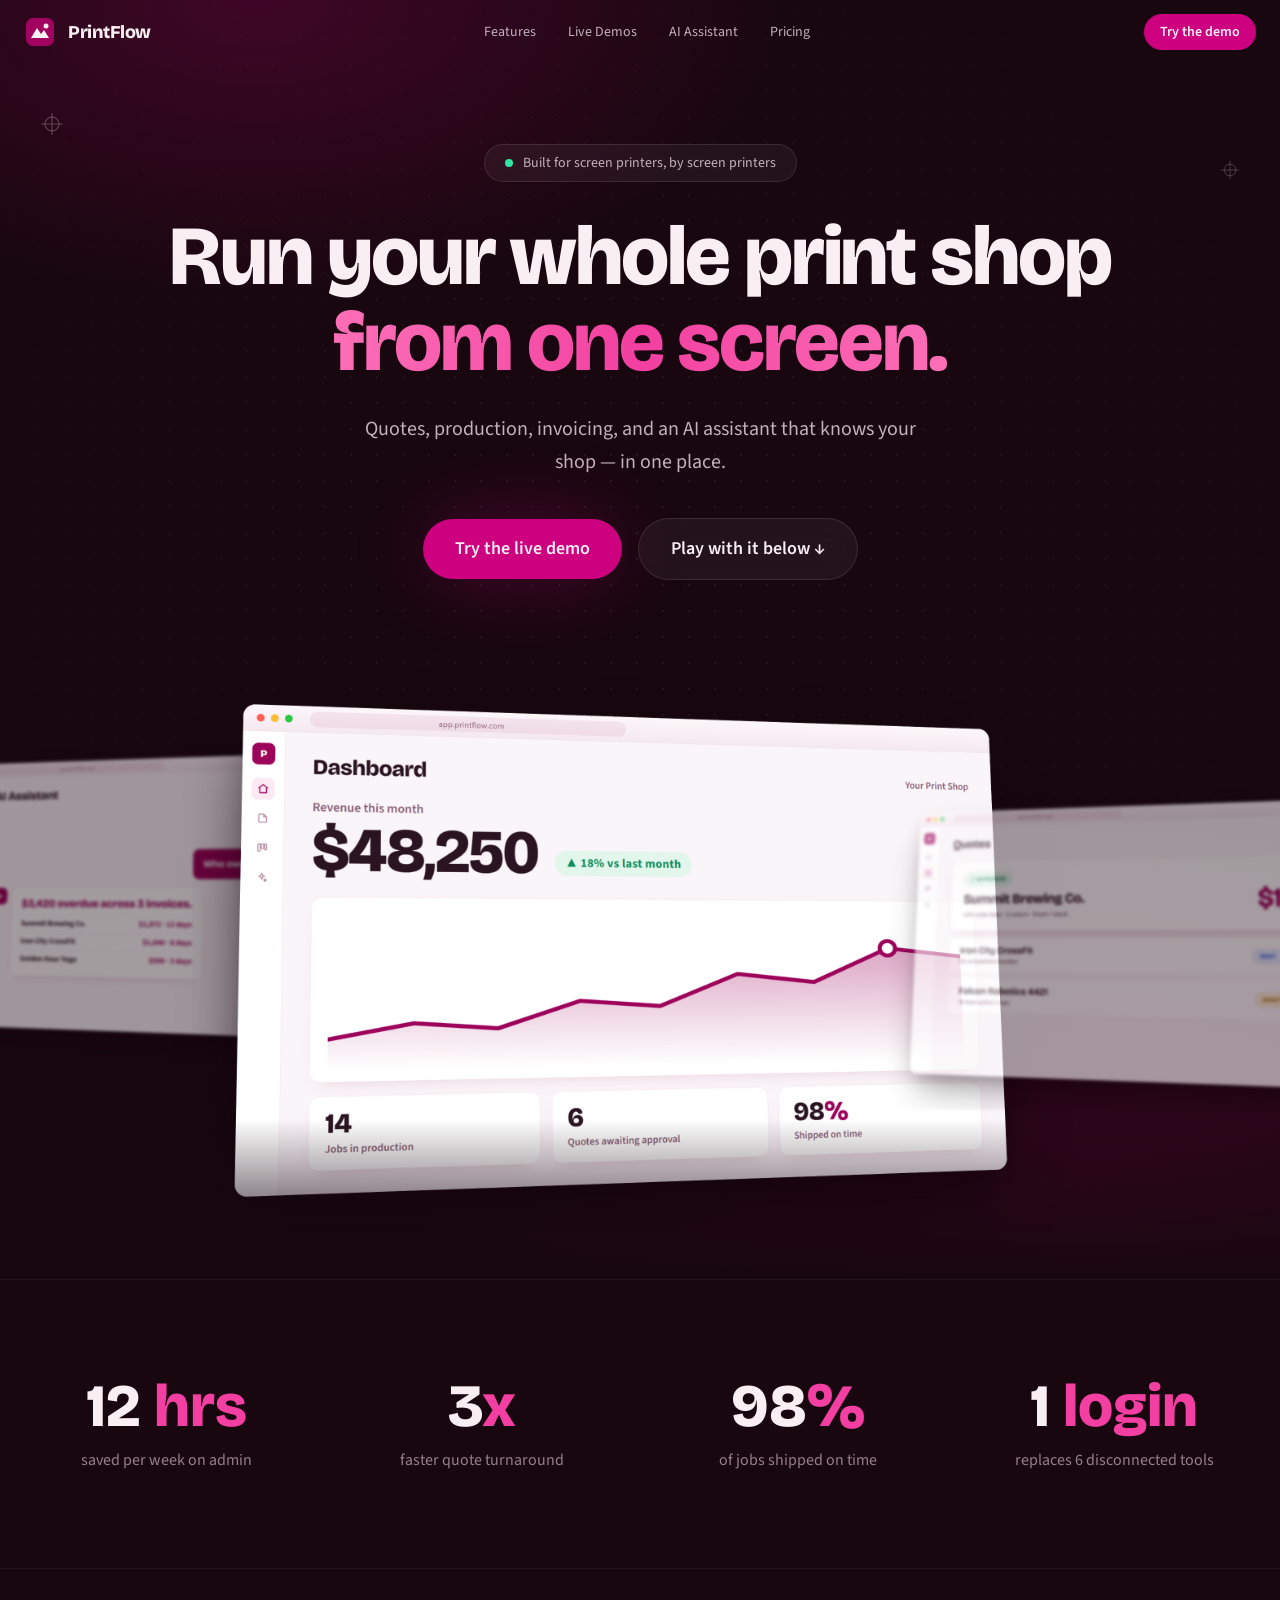
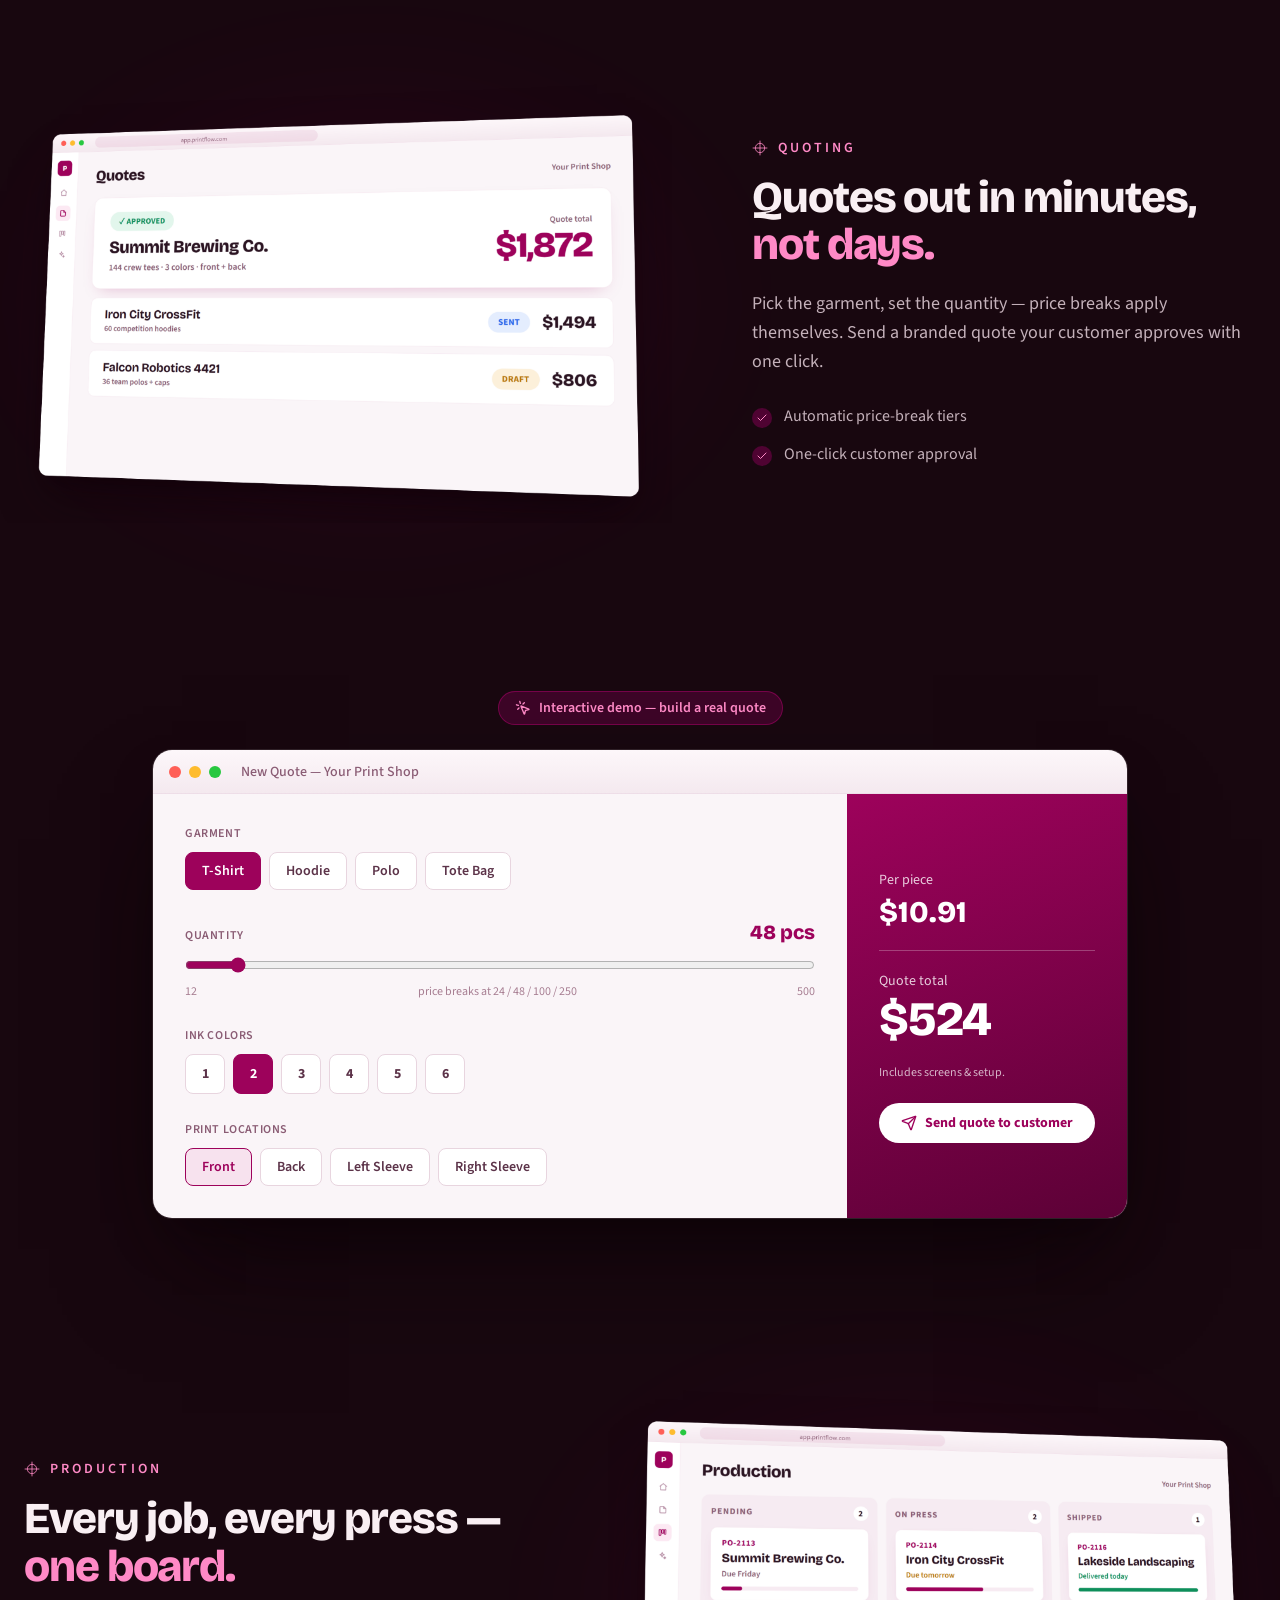
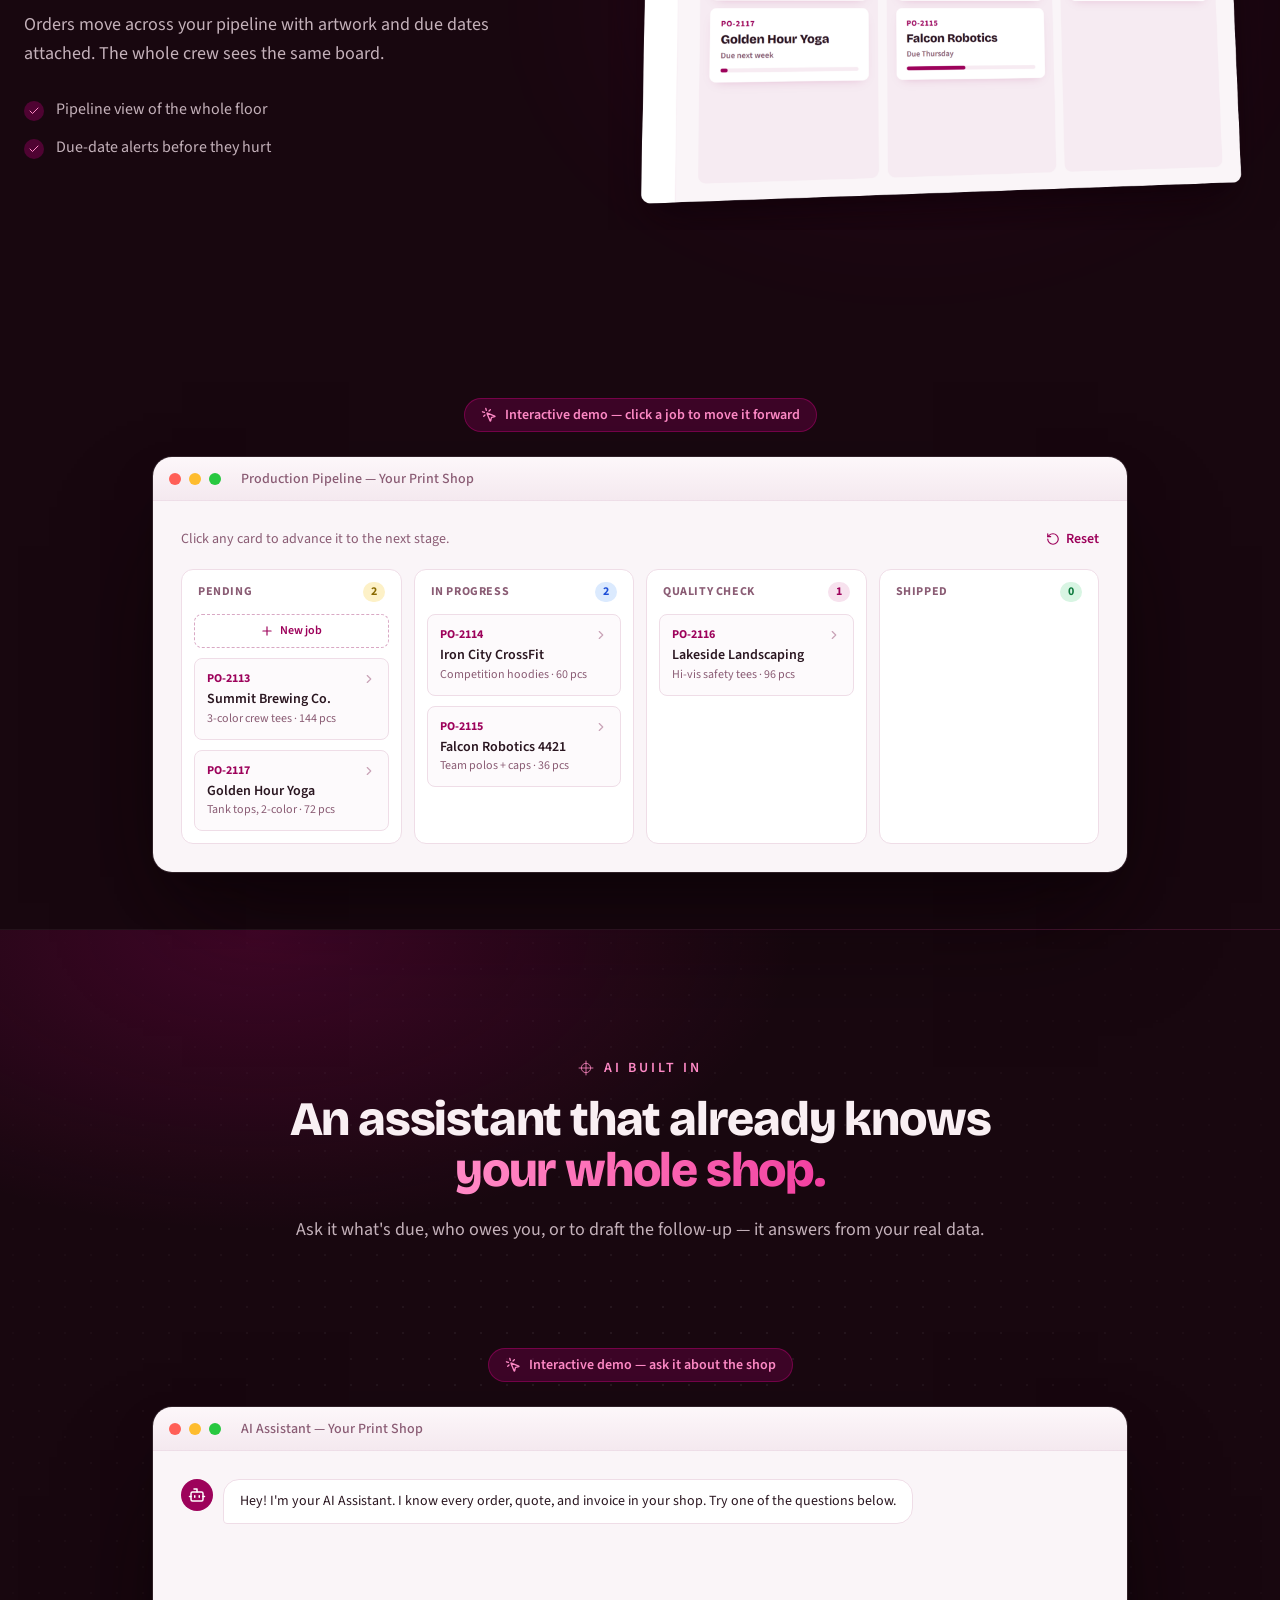
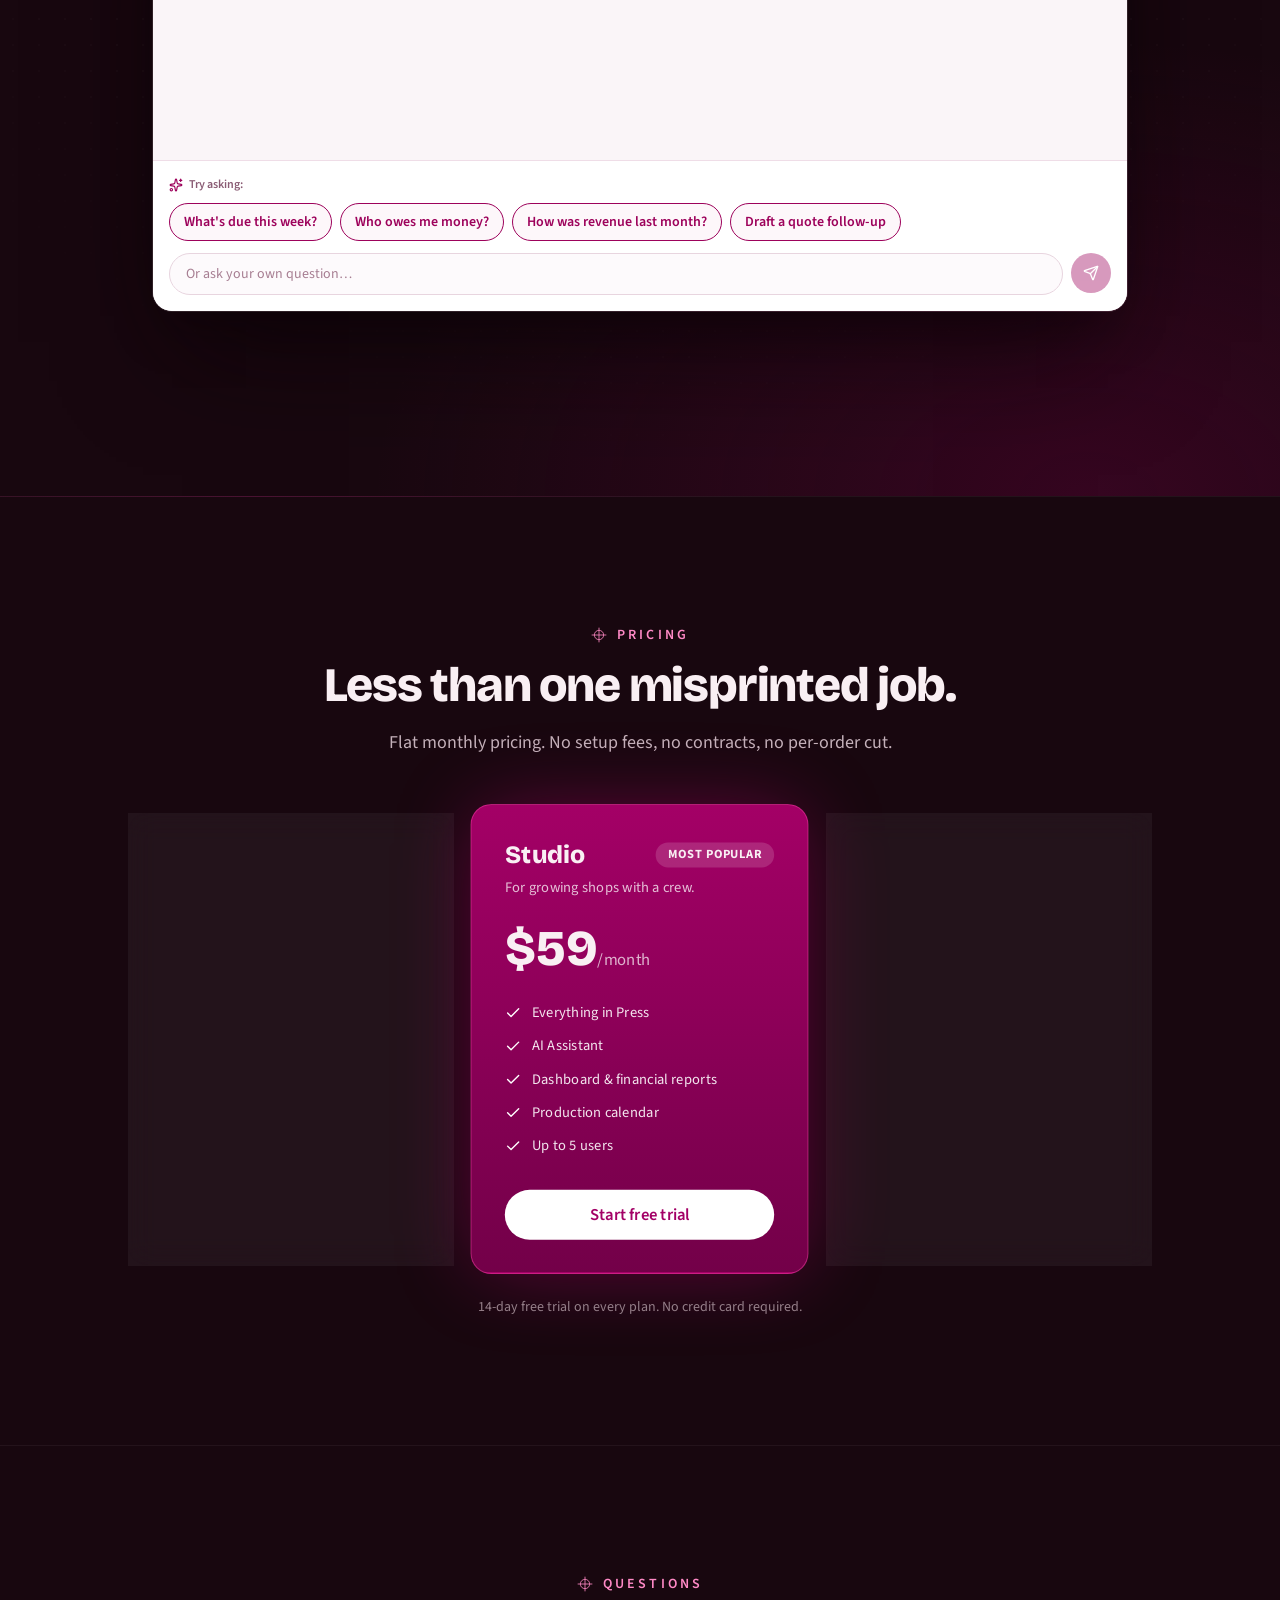
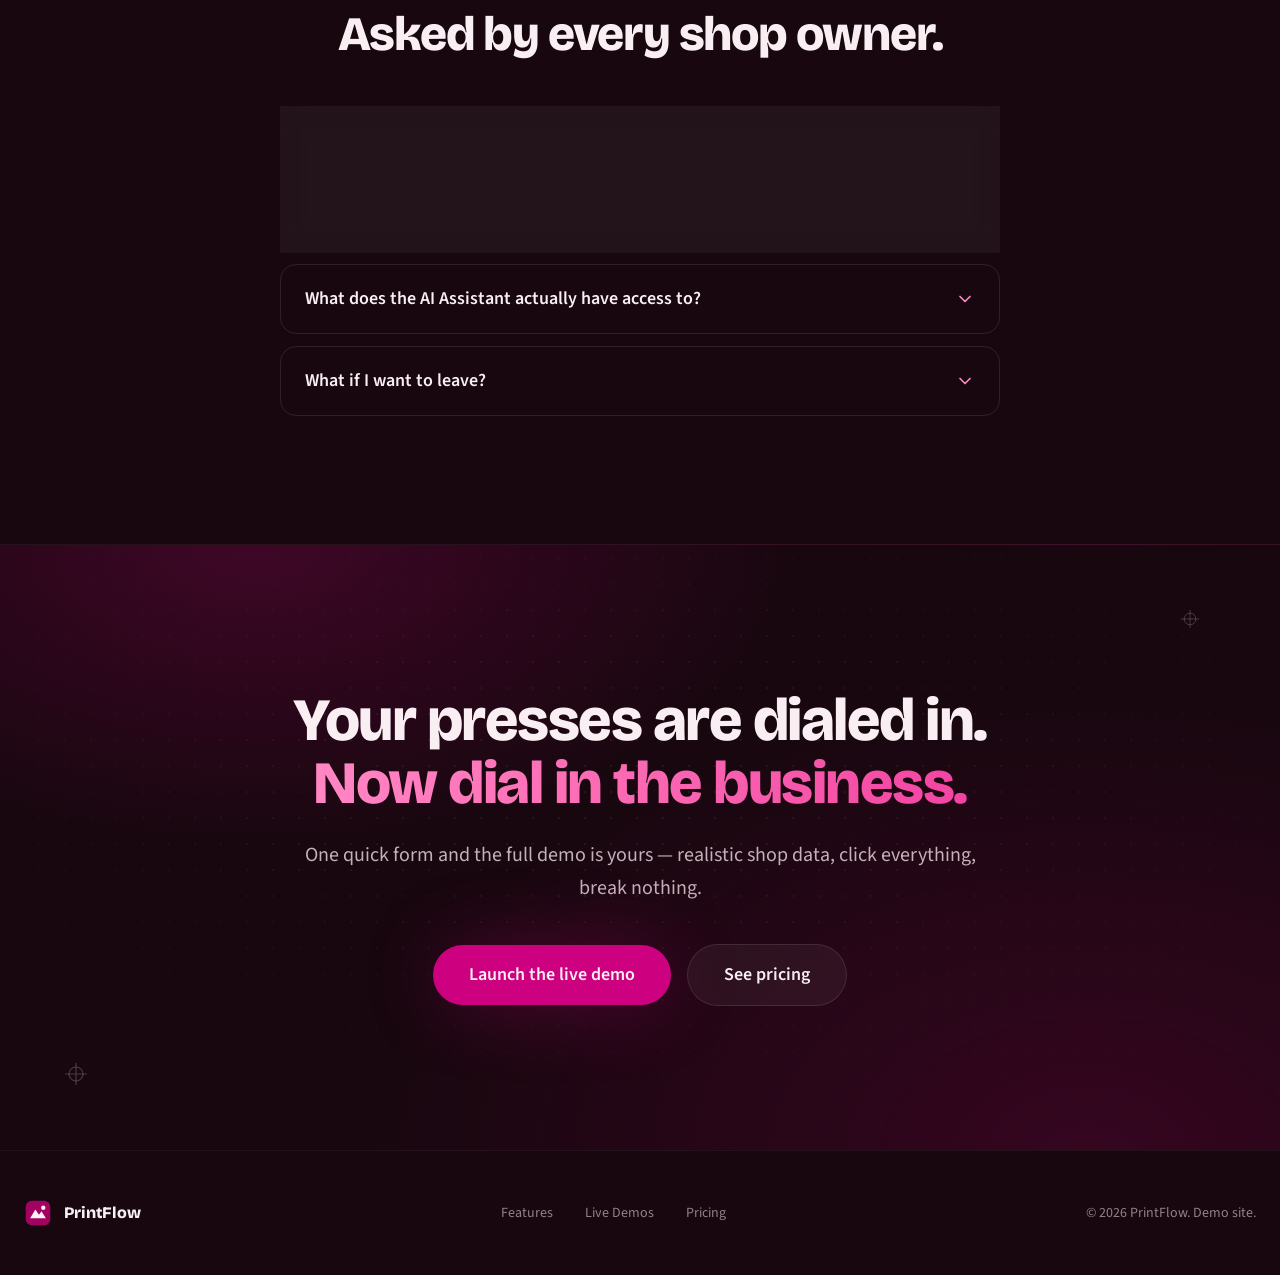
==== commit 4323da98: "feat: email lead notifications via send-lead.php (mirrors LD contact form)" ====
--- a/index.html
+++ b/index.html
@@ -9,7 +9,7 @@
     <link rel="preconnect" href="https://fonts.googleapis.com" />
     <link rel="preconnect" href="https://fonts.gstatic.com" crossorigin />
     <link href="https://fonts.googleapis.com/css2?family=Bricolage+Grotesque:opsz,wght@12..96,300;12..96,500;12..96,800&family=Source+Sans+3:wght@400;600&display=swap" rel="stylesheet" />
-    <script type="module" crossorigin src="/assets/index-1Mst2Ch1.js"></script>
+    <script type="module" crossorigin src="/assets/index-D5CO8Uaq.js"></script>
     <link rel="stylesheet" crossorigin href="/assets/index-BmJbyQgE.css">
   </head>
   <body>
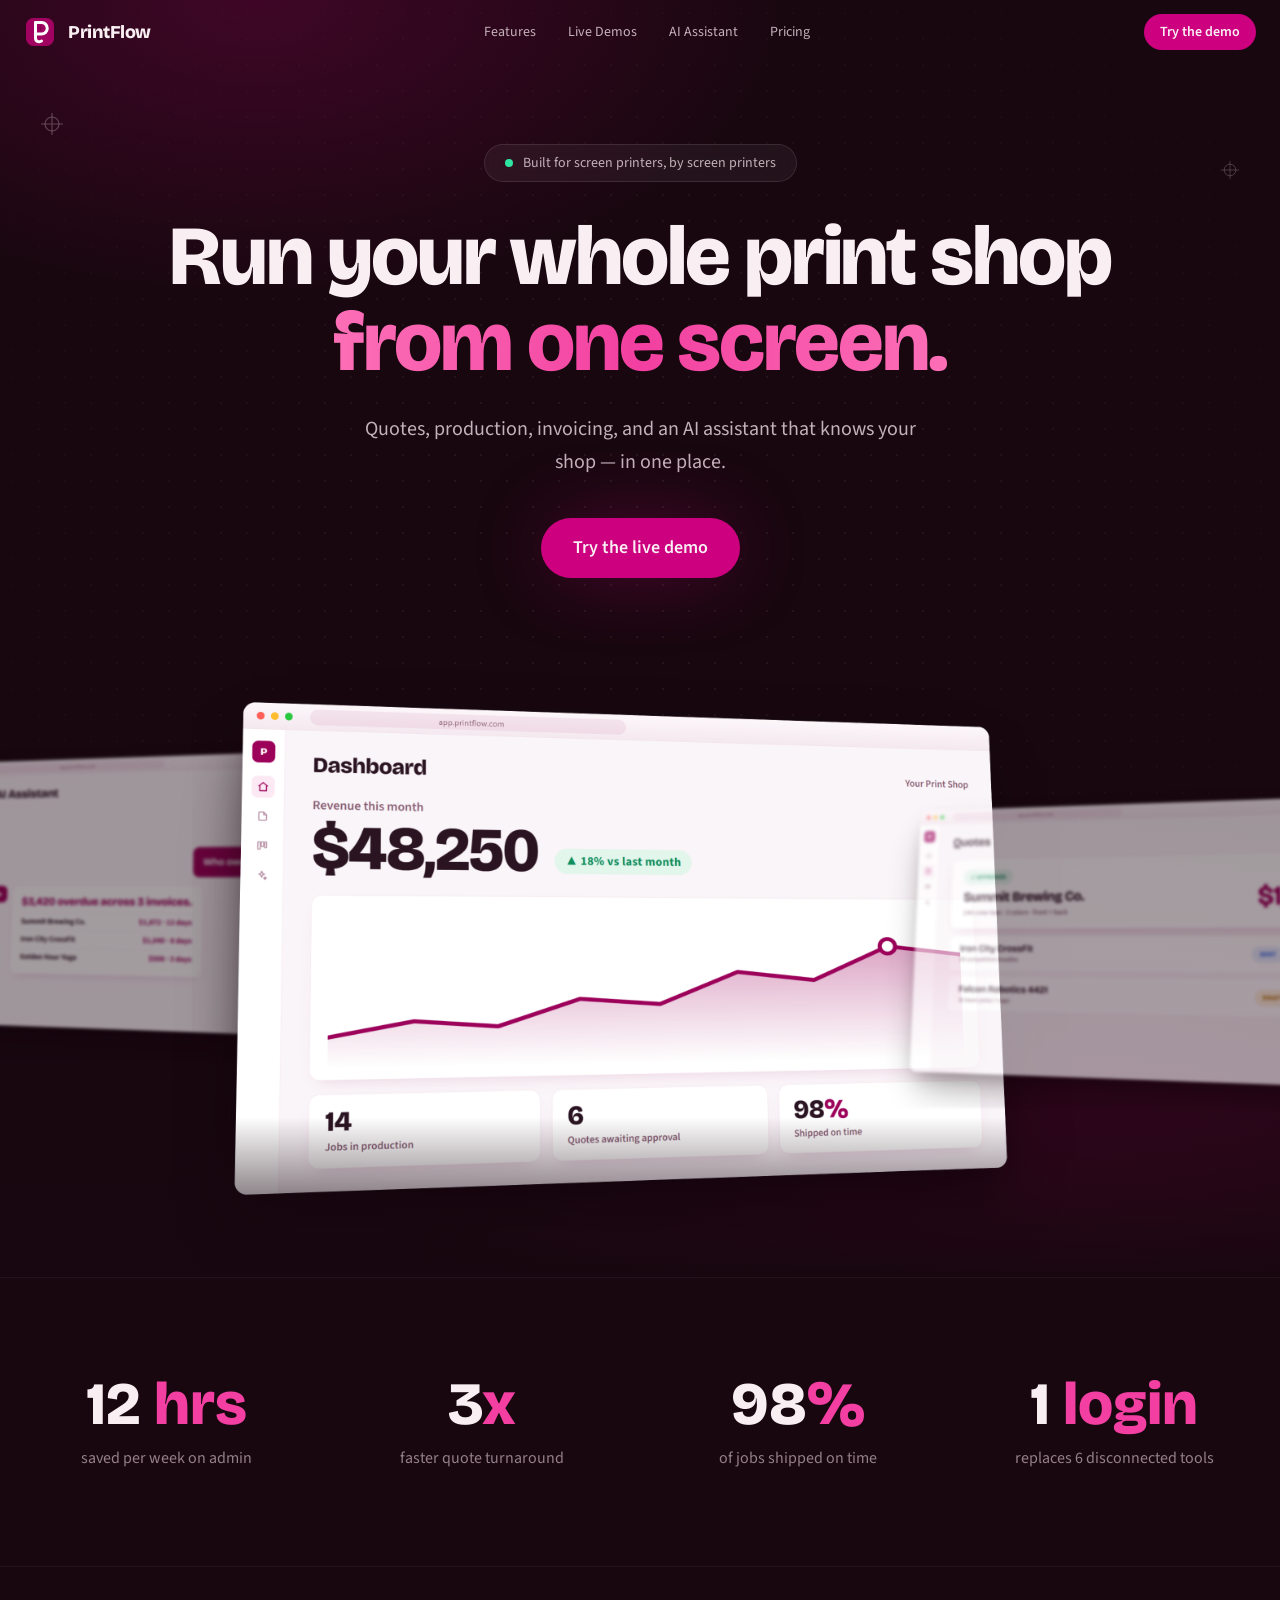
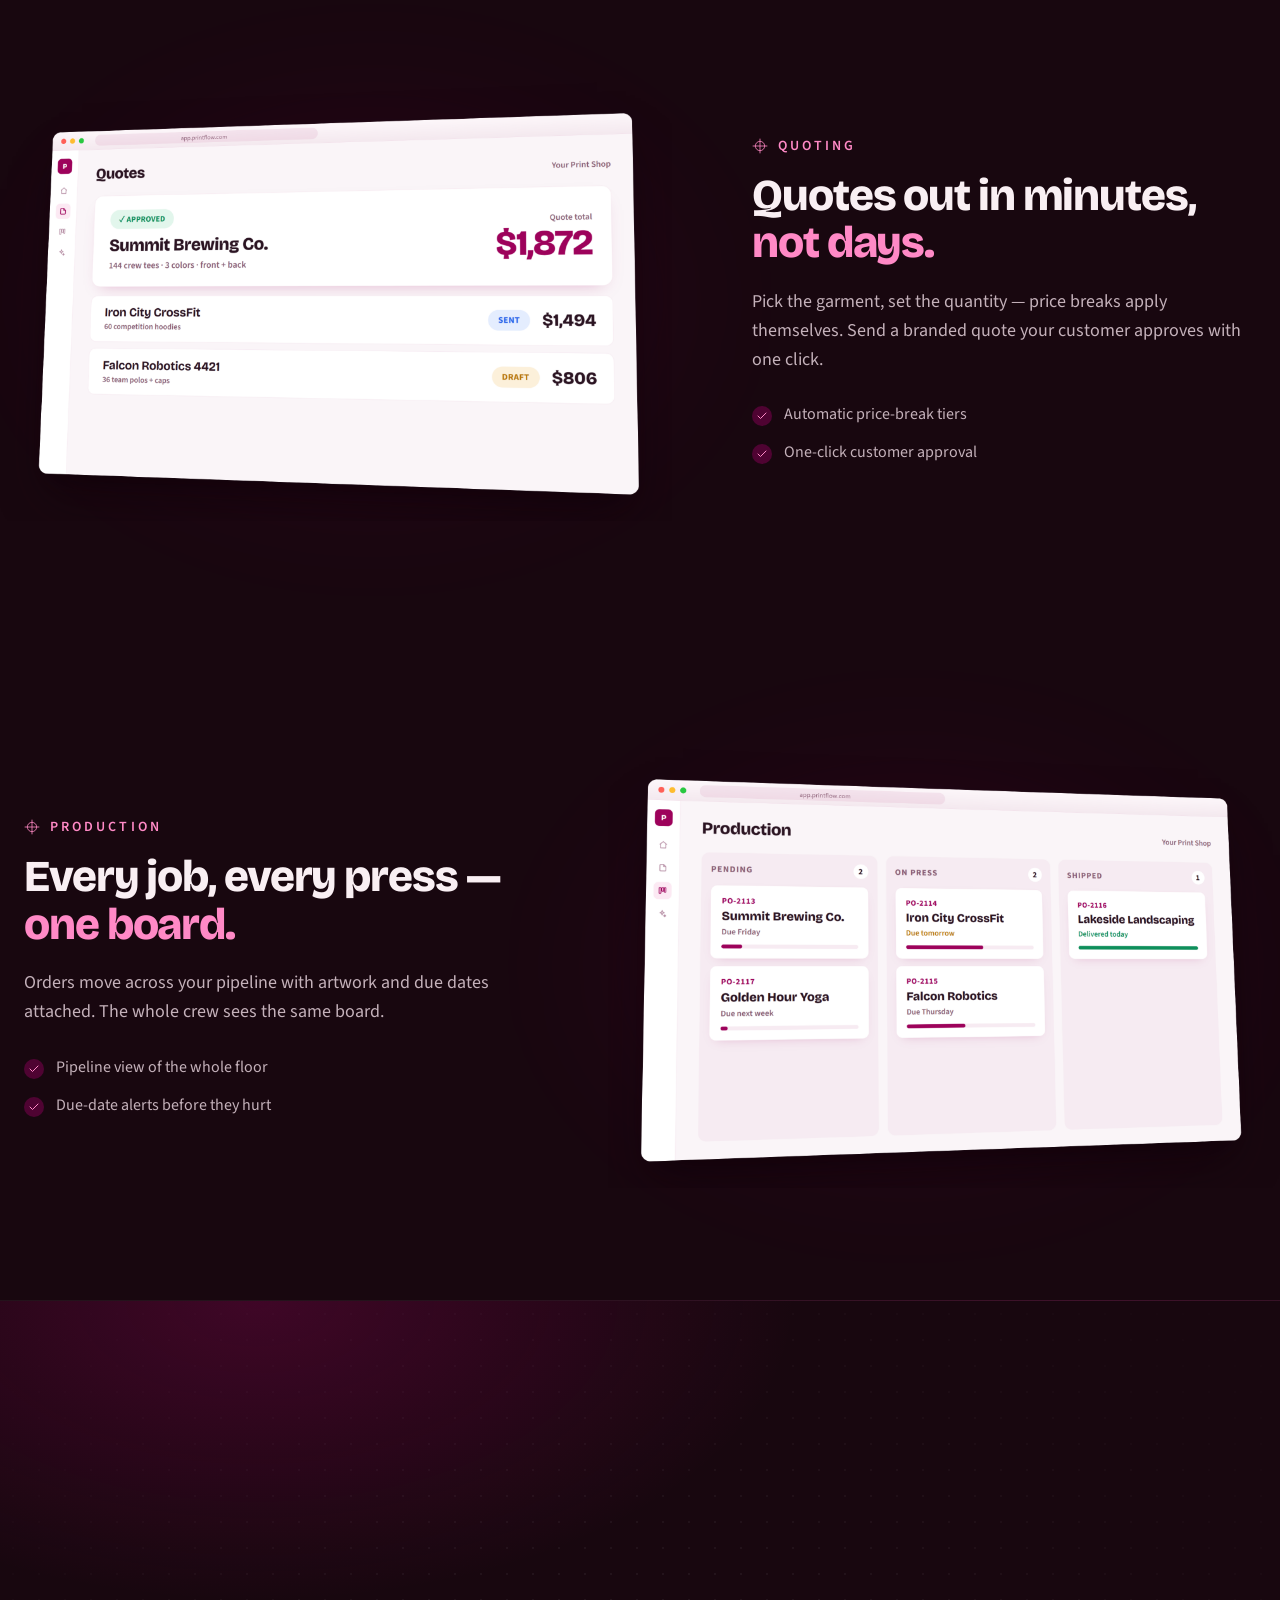
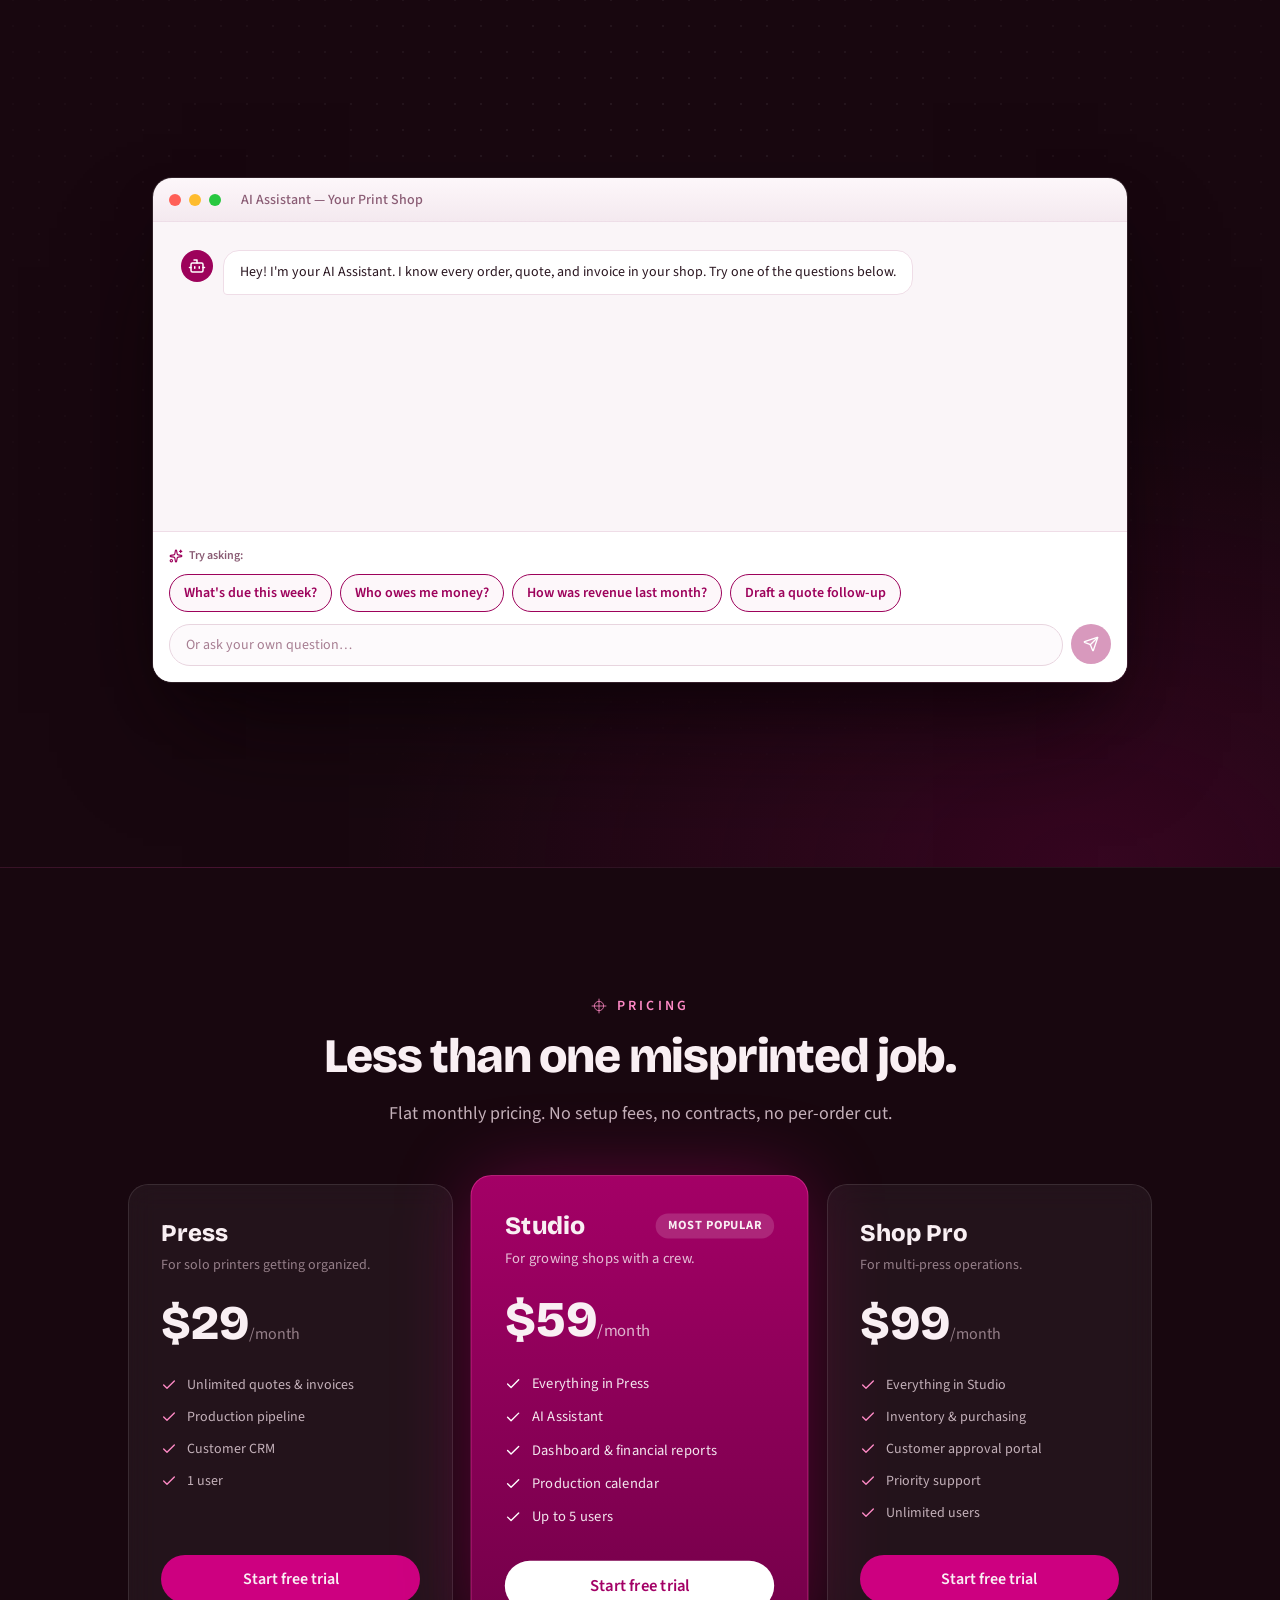
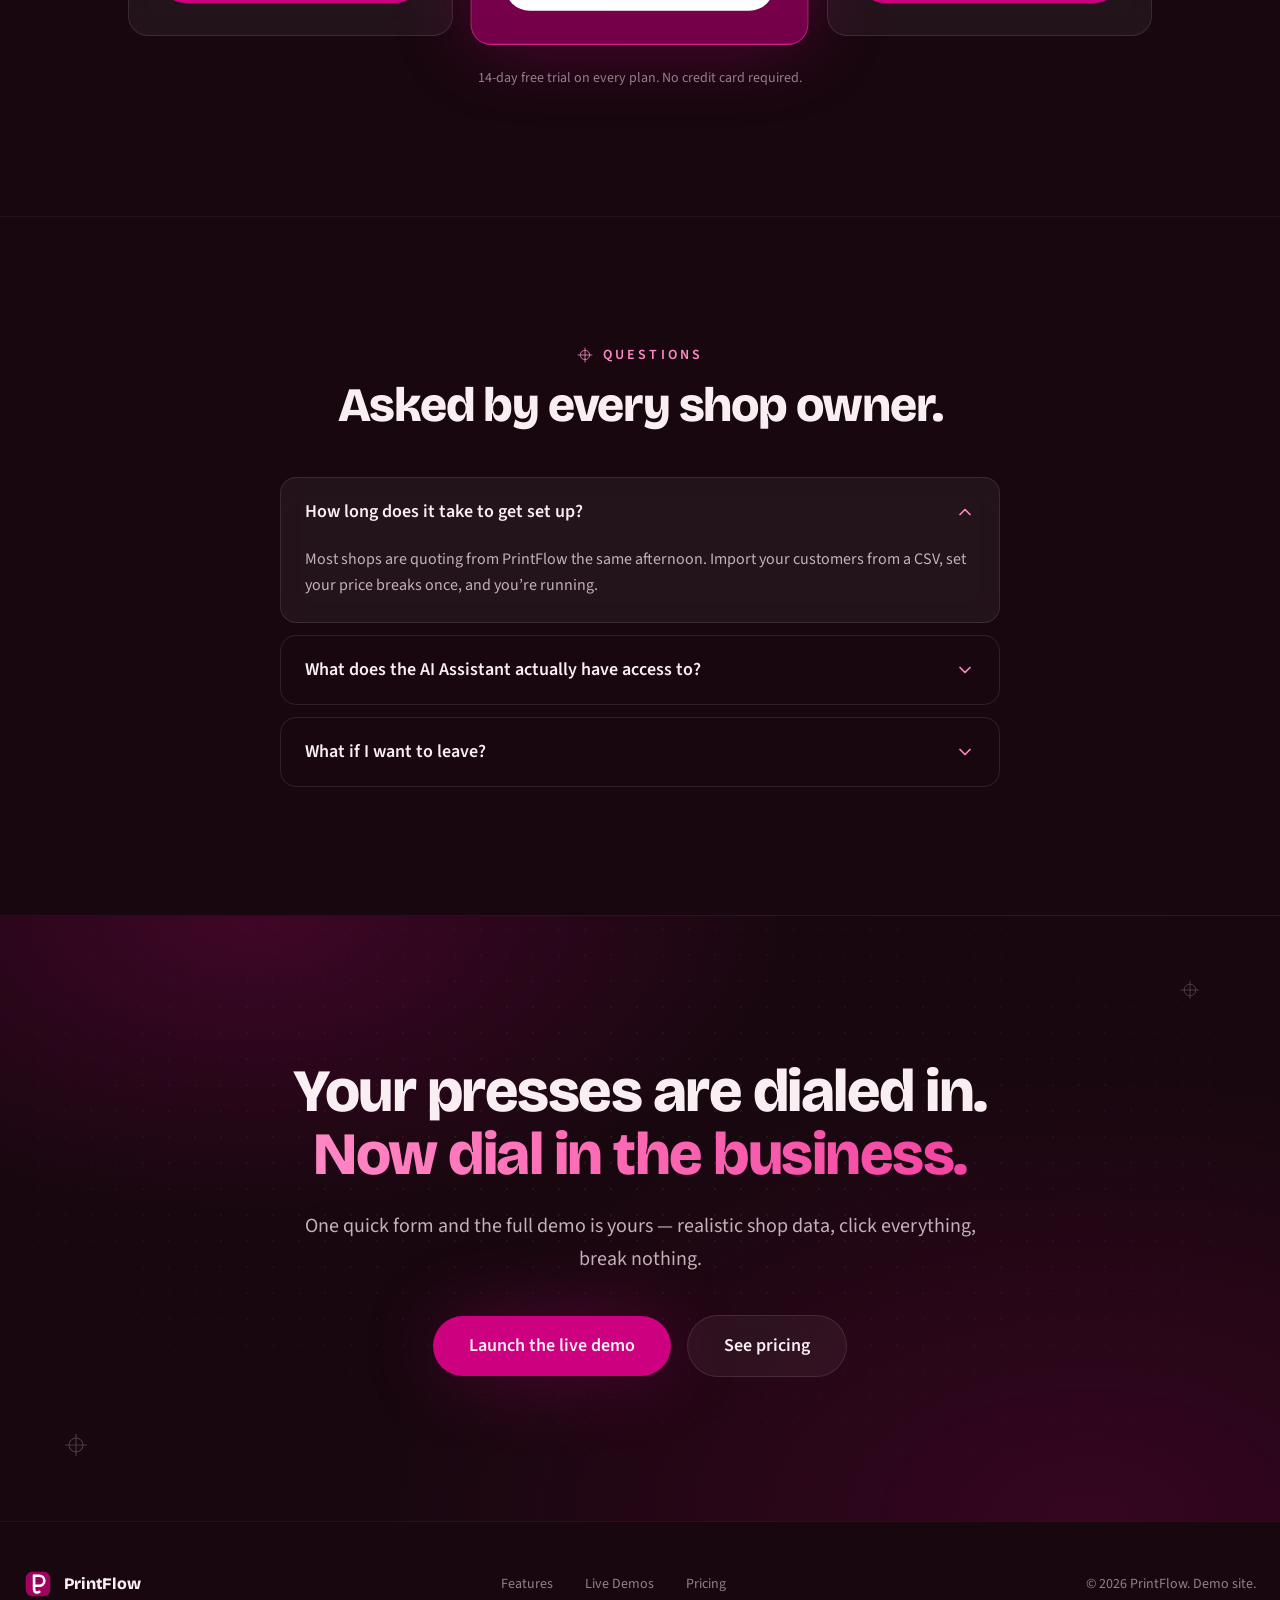
==== commit 3ae09ef2: "feat: remove interactive demos, email-gate demo access, single hero CTA" ====
--- a/index.html
+++ b/index.html
@@ -9,8 +9,8 @@
     <link rel="preconnect" href="https://fonts.googleapis.com" />
     <link rel="preconnect" href="https://fonts.gstatic.com" crossorigin />
     <link href="https://fonts.googleapis.com/css2?family=Bricolage+Grotesque:opsz,wght@12..96,300;12..96,500;12..96,800&family=Source+Sans+3:wght@400;600&display=swap" rel="stylesheet" />
-    <script type="module" crossorigin src="/assets/index-D5CO8Uaq.js"></script>
-    <link rel="stylesheet" crossorigin href="/assets/index-BmJbyQgE.css">
+    <script type="module" crossorigin src="/assets/index-C2ejBrk9.js"></script>
+    <link rel="stylesheet" crossorigin href="/assets/index-yjm4VdW9.css">
   </head>
   <body>
     <div id="root"></div>
--- a/assets/index-yjm4VdW9.css
+++ b/assets/index-yjm4VdW9.css
@@ -0,0 +1,2 @@
+/*! tailwindcss v4.3.0 | MIT License | https://tailwindcss.com */
+@layer properties{@supports (((-webkit-hyphens:none)) and (not (margin-trim:inline))) or ((-moz-orient:inline) and (not (color:rgb(from red r g b)))){*,:before,:after,::backdrop{--tw-rotate-x:initial;--tw-rotate-y:initial;--tw-rotate-z:initial;--tw-skew-x:initial;--tw-skew-y:initial;--tw-space-y-reverse:0;--tw-border-style:solid;--tw-gradient-position:initial;--tw-gradient-from:#0000;--tw-gradient-via:#0000;--tw-gradient-to:#0000;--tw-gradient-stops:initial;--tw-gradient-via-stops:initial;--tw-gradient-from-position:0%;--tw-gradient-via-position:50%;--tw-gradient-to-position:100%;--tw-leading:initial;--tw-font-weight:initial;--tw-tracking:initial;--tw-shadow:0 0 #0000;--tw-shadow-color:initial;--tw-shadow-alpha:100%;--tw-inset-shadow:0 0 #0000;--tw-inset-shadow-color:initial;--tw-inset-shadow-alpha:100%;--tw-ring-color:initial;--tw-ring-shadow:0 0 #0000;--tw-inset-ring-color:initial;--tw-inset-ring-shadow:0 0 #0000;--tw-ring-inset:initial;--tw-ring-offset-width:0px;--tw-ring-offset-color:#fff;--tw-ring-offset-shadow:0 0 #0000;--tw-blur:initial;--tw-brightness:initial;--tw-contrast:initial;--tw-grayscale:initial;--tw-hue-rotate:initial;--tw-invert:initial;--tw-opacity:initial;--tw-saturate:initial;--tw-sepia:initial;--tw-drop-shadow:initial;--tw-drop-shadow-color:initial;--tw-drop-shadow-alpha:100%;--tw-drop-shadow-size:initial;--tw-backdrop-blur:initial;--tw-backdrop-brightness:initial;--tw-backdrop-contrast:initial;--tw-backdrop-grayscale:initial;--tw-backdrop-hue-rotate:initial;--tw-backdrop-invert:initial;--tw-backdrop-opacity:initial;--tw-backdrop-saturate:initial;--tw-backdrop-sepia:initial;--tw-duration:initial;--tw-ease:initial;--tw-translate-x:0;--tw-translate-y:0;--tw-translate-z:0}}}@layer theme{:root,:host{--font-sans:"Source Sans 3", sans-serif;--font-mono:ui-monospace, SFMono-Regular, Menlo, Monaco, Consolas, "Liberation Mono", "Courier New", monospace;--color-white:#fff;--spacing:.25rem;--container-md:28rem;--container-xl:36rem;--container-2xl:42rem;--container-3xl:48rem;--container-4xl:56rem;--container-5xl:64rem;--container-6xl:72rem;--container-7xl:80rem;--text-xs:.75rem;--text-xs--line-height:calc(1 / .75);--text-sm:.875rem;--text-sm--line-height:calc(1.25 / .875);--text-base:1rem;--text-base--line-height:calc(1.5 / 1);--text-lg:1.125rem;--text-lg--line-height:calc(1.75 / 1.125);--text-xl:1.25rem;--text-xl--line-height:calc(1.75 / 1.25);--text-2xl:1.5rem;--text-2xl--line-height:calc(2 / 1.5);--text-3xl:1.875rem;--text-3xl--line-height:calc(2.25 / 1.875);--text-4xl:2.25rem;--text-4xl--line-height:calc(2.5 / 2.25);--text-5xl:3rem;--text-5xl--line-height:1;--text-6xl:3.75rem;--text-6xl--line-height:1;--font-weight-medium:500;--font-weight-semibold:600;--font-weight-bold:700;--font-weight-extrabold:800;--tracking-tight:-.025em;--tracking-wider:.05em;--leading-tight:1.25;--leading-relaxed:1.625;--radius-sm:.25rem;--radius-lg:.5rem;--radius-xl:.75rem;--radius-2xl:1rem;--radius-3xl:1.5rem;--drop-shadow-2xl:0 25px 25px #00000026;--ease-out:cubic-bezier(0, 0, .2, 1);--blur-sm:8px;--blur-3xl:64px;--default-transition-duration:.15s;--default-transition-timing-function:cubic-bezier(.4, 0, .2, 1);--default-font-family:var(--font-sans);--default-mono-font-family:var(--font-mono);--color-ink-950:oklch(16% .035 350);--color-ink-900:oklch(20% .045 348);--color-paper:oklch(96% .012 350);--color-paper-dim:oklch(78% .025 348);--color-paper-faint:oklch(62% .03 348);--color-magenta-300:oklch(78% .16 350);--color-magenta-400:oklch(66% .23 352);--color-magenta-500:oklch(55% .24 352);--color-magenta-600:oklch(46% .21 351);--color-magenta-700:oklch(36% .16 350);--color-mint:oklch(82% .17 162);--font-display:"Bricolage Grotesque", serif;--radius-card:1.25rem;--animate-float-a:float-a 9s ease-in-out infinite;--animate-float-b:float-b 11s ease-in-out infinite;--animate-pulse-dot:pulse-dot 2.2s ease-in-out infinite}}@layer base{*,:after,:before,::backdrop{box-sizing:border-box;border:0 solid;margin:0;padding:0}::file-selector-button{box-sizing:border-box;border:0 solid;margin:0;padding:0}html,:host{-webkit-text-size-adjust:100%;tab-size:4;line-height:1.5;font-family:var(--default-font-family,ui-sans-serif, system-ui, sans-serif, "Apple Color Emoji", "Segoe UI Emoji", "Segoe UI Symbol", "Noto Color Emoji");font-feature-settings:var(--default-font-feature-settings,normal);font-variation-settings:var(--default-font-variation-settings,normal);-webkit-tap-highlight-color:transparent}hr{height:0;color:inherit;border-top-width:1px}abbr:where([title]){-webkit-text-decoration:underline dotted;text-decoration:underline dotted}h1,h2,h3,h4,h5,h6{font-size:inherit;font-weight:inherit}a{color:inherit;-webkit-text-decoration:inherit;-webkit-text-decoration:inherit;-webkit-text-decoration:inherit;-webkit-text-decoration:inherit;text-decoration:inherit}b,strong{font-weight:bolder}code,kbd,samp,pre{font-family:var(--default-mono-font-family,ui-monospace, SFMono-Regular, Menlo, Monaco, Consolas, "Liberation Mono", "Courier New", monospace);font-feature-settings:var(--default-mono-font-feature-settings,normal);font-variation-settings:var(--default-mono-font-variation-settings,normal);font-size:1em}small{font-size:80%}sub,sup{vertical-align:baseline;font-size:75%;line-height:0;position:relative}sub{bottom:-.25em}sup{top:-.5em}table{text-indent:0;border-color:inherit;border-collapse:collapse}:-moz-focusring{outline:auto}progress{vertical-align:baseline}summary{display:list-item}ol,ul,menu{list-style:none}img,svg,video,canvas,audio,iframe,embed,object{vertical-align:middle;display:block}img,video{max-width:100%;height:auto}button,input,select,optgroup,textarea{font:inherit;font-feature-settings:inherit;font-variation-settings:inherit;letter-spacing:inherit;color:inherit;opacity:1;background-color:#0000;border-radius:0}::file-selector-button{font:inherit;font-feature-settings:inherit;font-variation-settings:inherit;letter-spacing:inherit;color:inherit;opacity:1;background-color:#0000;border-radius:0}:where(select:is([multiple],[size])) optgroup{font-weight:bolder}:where(select:is([multiple],[size])) optgroup option{padding-inline-start:20px}::file-selector-button{margin-inline-end:4px}::placeholder{opacity:1}@supports (not ((-webkit-appearance:-apple-pay-button))) or (contain-intrinsic-size:1px){::placeholder{color:currentColor}@supports (color:color-mix(in lab, red, red)){::placeholder{color:color-mix(in oklab, currentcolor 50%, transparent)}}}textarea{resize:vertical}::-webkit-search-decoration{-webkit-appearance:none}::-webkit-date-and-time-value{min-height:1lh;text-align:inherit}::-webkit-datetime-edit{display:inline-flex}::-webkit-datetime-edit-fields-wrapper{padding:0}::-webkit-datetime-edit{padding-block:0}::-webkit-datetime-edit-year-field{padding-block:0}::-webkit-datetime-edit-month-field{padding-block:0}::-webkit-datetime-edit-day-field{padding-block:0}::-webkit-datetime-edit-hour-field{padding-block:0}::-webkit-datetime-edit-minute-field{padding-block:0}::-webkit-datetime-edit-second-field{padding-block:0}::-webkit-datetime-edit-millisecond-field{padding-block:0}::-webkit-datetime-edit-meridiem-field{padding-block:0}::-webkit-calendar-picker-indicator{line-height:1}:-moz-ui-invalid{box-shadow:none}button,input:where([type=button],[type=reset],[type=submit]){appearance:button}::file-selector-button{appearance:button}::-webkit-inner-spin-button{height:auto}::-webkit-outer-spin-button{height:auto}[hidden]:where(:not([hidden=until-found])){display:none!important}}@layer components;@layer utilities{.pointer-events-none{pointer-events:none}.absolute{position:absolute}.fixed{position:fixed}.relative{position:relative}.inset-0{inset:calc(var(--spacing) * 0)}.inset-x-0{inset-inline:calc(var(--spacing) * 0)}.top-0{top:calc(var(--spacing) * 0)}.top-5{top:calc(var(--spacing) * 5)}.top-16{top:calc(var(--spacing) * 16)}.top-28{top:calc(var(--spacing) * 28)}.top-40{top:calc(var(--spacing) * 40)}.-right-44{right:calc(var(--spacing) * -44)}.right-5{right:calc(var(--spacing) * 5)}.right-10{right:calc(var(--spacing) * 10)}.right-20{right:calc(var(--spacing) * 20)}.bottom-0{bottom:calc(var(--spacing) * 0)}.bottom-16{bottom:calc(var(--spacing) * 16)}.-left-40{left:calc(var(--spacing) * -40)}.left-10{left:calc(var(--spacing) * 10)}.left-16{left:calc(var(--spacing) * 16)}.z-50{z-index:50}.z-\[100\]{z-index:100}.-m-8{margin:calc(var(--spacing) * -8)}.mx-auto{margin-inline:auto}.my-4{margin-block:calc(var(--spacing) * 4)}.mt-0\.5{margin-top:calc(var(--spacing) * .5)}.mt-1{margin-top:calc(var(--spacing) * 1)}.mt-1\.5{margin-top:calc(var(--spacing) * 1.5)}.mt-2{margin-top:calc(var(--spacing) * 2)}.mt-2\.5{margin-top:calc(var(--spacing) * 2.5)}.mt-3{margin-top:calc(var(--spacing) * 3)}.mt-4{margin-top:calc(var(--spacing) * 4)}.mt-5{margin-top:calc(var(--spacing) * 5)}.mt-6{margin-top:calc(var(--spacing) * 6)}.mt-7{margin-top:calc(var(--spacing) * 7)}.mt-8{margin-top:calc(var(--spacing) * 8)}.mt-10{margin-top:calc(var(--spacing) * 10)}.mt-12{margin-top:calc(var(--spacing) * 12)}.mt-14{margin-top:calc(var(--spacing) * 14)}.mt-16{margin-top:calc(var(--spacing) * 16)}.mr-2\.5{margin-right:calc(var(--spacing) * 2.5)}.mb-1\.5{margin-bottom:calc(var(--spacing) * 1.5)}.mb-2\.5{margin-bottom:calc(var(--spacing) * 2.5)}.mb-3{margin-bottom:calc(var(--spacing) * 3)}.mb-5{margin-bottom:calc(var(--spacing) * 5)}.mb-6{margin-bottom:calc(var(--spacing) * 6)}.mb-8{margin-bottom:calc(var(--spacing) * 8)}.ml-3{margin-left:calc(var(--spacing) * 3)}.block{display:block}.flex{display:flex}.grid{display:grid}.hidden{display:none}.inline-flex{display:inline-flex}.table{display:table}.h-2{height:calc(var(--spacing) * 2)}.h-3{height:calc(var(--spacing) * 3)}.h-3\.5{height:calc(var(--spacing) * 3.5)}.h-4{height:calc(var(--spacing) * 4)}.h-4\.5{height:calc(var(--spacing) * 4.5)}.h-5{height:calc(var(--spacing) * 5)}.h-6{height:calc(var(--spacing) * 6)}.h-7{height:calc(var(--spacing) * 7)}.h-8{height:calc(var(--spacing) * 8)}.h-10{height:calc(var(--spacing) * 10)}.h-11{height:calc(var(--spacing) * 11)}.h-12{height:calc(var(--spacing) * 12)}.h-14{height:calc(var(--spacing) * 14)}.h-16{height:calc(var(--spacing) * 16)}.h-36{height:calc(var(--spacing) * 36)}.h-40{height:calc(var(--spacing) * 40)}.h-full{height:100%}.h-px{height:1px}.max-h-\[calc\(100vh-2rem\)\]{max-height:calc(100vh - 2rem)}.min-h-\[220px\]{min-height:220px}.w-2{width:calc(var(--spacing) * 2)}.w-3{width:calc(var(--spacing) * 3)}.w-3\.5{width:calc(var(--spacing) * 3.5)}.w-4{width:calc(var(--spacing) * 4)}.w-4\.5{width:calc(var(--spacing) * 4.5)}.w-5{width:calc(var(--spacing) * 5)}.w-6{width:calc(var(--spacing) * 6)}.w-7{width:calc(var(--spacing) * 7)}.w-8{width:calc(var(--spacing) * 8)}.w-10{width:calc(var(--spacing) * 10)}.w-12{width:calc(var(--spacing) * 12)}.w-14{width:calc(var(--spacing) * 14)}.w-\[46\%\]{width:46%}.w-full{width:100%}.max-w-2xl{max-width:var(--container-2xl)}.max-w-3xl{max-width:var(--container-3xl)}.max-w-4xl{max-width:var(--container-4xl)}.max-w-5xl{max-width:var(--container-5xl)}.max-w-6xl{max-width:var(--container-6xl)}.max-w-7xl{max-width:var(--container-7xl)}.max-w-\[78\%\]{max-width:78%}.max-w-md{max-width:var(--container-md)}.max-w-xl{max-width:var(--container-xl)}.flex-1{flex:1}.flex-shrink-0{flex-shrink:0}.rotate-180{rotate:180deg}.transform{transform:var(--tw-rotate-x,) var(--tw-rotate-y,) var(--tw-rotate-z,) var(--tw-skew-x,) var(--tw-skew-y,)}.animate-float-a{animation:var(--animate-float-a)}.animate-float-b{animation:var(--animate-float-b)}.animate-pulse-dot{animation:var(--animate-pulse-dot)}.cursor-pointer{cursor:pointer}.grid-cols-2{grid-template-columns:repeat(2,minmax(0,1fr))}.grid-cols-3{grid-template-columns:repeat(3,minmax(0,1fr))}.flex-col{flex-direction:column}.flex-wrap{flex-wrap:wrap}.items-baseline{align-items:baseline}.items-center{align-items:center}.items-start{align-items:flex-start}.items-stretch{align-items:stretch}.justify-between{justify-content:space-between}.justify-center{justify-content:center}.justify-end{justify-content:flex-end}.justify-start{justify-content:flex-start}.gap-1{gap:calc(var(--spacing) * 1)}.gap-1\.5{gap:calc(var(--spacing) * 1.5)}.gap-2{gap:calc(var(--spacing) * 2)}.gap-2\.5{gap:calc(var(--spacing) * 2.5)}.gap-3{gap:calc(var(--spacing) * 3)}.gap-4{gap:calc(var(--spacing) * 4)}.gap-6{gap:calc(var(--spacing) * 6)}.gap-8{gap:calc(var(--spacing) * 8)}.gap-12{gap:calc(var(--spacing) * 12)}:where(.space-y-2\.5>:not(:last-child)){--tw-space-y-reverse:0;margin-block-start:calc(calc(var(--spacing) * 2.5) * var(--tw-space-y-reverse));margin-block-end:calc(calc(var(--spacing) * 2.5) * calc(1 - var(--tw-space-y-reverse)))}:where(.space-y-3>:not(:last-child)){--tw-space-y-reverse:0;margin-block-start:calc(calc(var(--spacing) * 3) * var(--tw-space-y-reverse));margin-block-end:calc(calc(var(--spacing) * 3) * calc(1 - var(--tw-space-y-reverse)))}:where(.space-y-3\.5>:not(:last-child)){--tw-space-y-reverse:0;margin-block-start:calc(calc(var(--spacing) * 3.5) * var(--tw-space-y-reverse));margin-block-end:calc(calc(var(--spacing) * 3.5) * calc(1 - var(--tw-space-y-reverse)))}:where(.space-y-4>:not(:last-child)){--tw-space-y-reverse:0;margin-block-start:calc(calc(var(--spacing) * 4) * var(--tw-space-y-reverse));margin-block-end:calc(calc(var(--spacing) * 4) * calc(1 - var(--tw-space-y-reverse)))}:where(.space-y-7>:not(:last-child)){--tw-space-y-reverse:0;margin-block-start:calc(calc(var(--spacing) * 7) * var(--tw-space-y-reverse));margin-block-end:calc(calc(var(--spacing) * 7) * calc(1 - var(--tw-space-y-reverse)))}.gap-x-8{column-gap:calc(var(--spacing) * 8)}.gap-y-2{row-gap:calc(var(--spacing) * 2)}.gap-y-12{row-gap:calc(var(--spacing) * 12)}.overflow-hidden{overflow:hidden}.overflow-y-auto{overflow-y:auto}.rounded-2xl{border-radius:var(--radius-2xl)}.rounded-3xl{border-radius:var(--radius-3xl)}.rounded-card{border-radius:var(--radius-card)}.rounded-full{border-radius:3.40282e38px}.rounded-lg{border-radius:var(--radius-lg)}.rounded-xl{border-radius:var(--radius-xl)}.rounded-br-sm{border-bottom-right-radius:var(--radius-sm)}.rounded-bl-sm{border-bottom-left-radius:var(--radius-sm)}.border{border-style:var(--tw-border-style);border-width:1px}.border-y{border-block-style:var(--tw-border-style);border-block-width:1px}.border-t{border-top-style:var(--tw-border-style);border-top-width:1px}.border-b{border-bottom-style:var(--tw-border-style);border-bottom-width:1px}.border-dashed{--tw-border-style:dashed;border-style:dashed}.border-\[\#D9A8C4\]{border-color:#d9a8c4}.border-\[\#E8D5DF\]{border-color:#e8d5df}.border-\[\#EFDDE7\]{border-color:#efdde7}.border-magenta-400{border-color:var(--color-magenta-400)}.border-magenta-400\/50{border-color:#f23ea180}@supports (color:color-mix(in lab, red, red)){.border-magenta-400\/50{border-color:color-mix(in oklab, var(--color-magenta-400) 50%, transparent)}}.border-magenta-500\/30{border-color:#cb007f4d}@supports (color:color-mix(in lab, red, red)){.border-magenta-500\/30{border-color:color-mix(in oklab, var(--color-magenta-500) 30%, transparent)}}.border-magenta-500\/40{border-color:#cb007f66}@supports (color:color-mix(in lab, red, red)){.border-magenta-500\/40{border-color:color-mix(in oklab, var(--color-magenta-500) 40%, transparent)}}.border-magenta-700\/10{border-color:#7200481a}@supports (color:color-mix(in lab, red, red)){.border-magenta-700\/10{border-color:color-mix(in oklab, var(--color-magenta-700) 10%, transparent)}}.border-white\/5{border-color:#ffffff0d}@supports (color:color-mix(in lab, red, red)){.border-white\/5{border-color:color-mix(in oklab, var(--color-white) 5%, transparent)}}.border-white\/10{border-color:#ffffff1a}@supports (color:color-mix(in lab, red, red)){.border-white\/10{border-color:color-mix(in oklab, var(--color-white) 10%, transparent)}}.bg-\[\#28C840\]{background-color:#28c840}.bg-\[\#FAF5F8\]{background-color:#faf5f8}.bg-\[\#FDFAFC\]{background-color:#fdfafc}.bg-\[\#FEBC2E\]{background-color:#febc2e}.bg-\[\#FF5F57\]{background-color:#ff5f57}.bg-ink-900{background-color:var(--color-ink-900)}.bg-ink-950\/80{background-color:#18070fcc}@supports (color:color-mix(in lab, red, red)){.bg-ink-950\/80{background-color:color-mix(in oklab, var(--color-ink-950) 80%, transparent)}}.bg-magenta-500{background-color:var(--color-magenta-500)}.bg-magenta-500\/15{background-color:#cb007f26}@supports (color:color-mix(in lab, red, red)){.bg-magenta-500\/15{background-color:color-mix(in oklab, var(--color-magenta-500) 15%, transparent)}}.bg-magenta-700\/40{background-color:#72004866}@supports (color:color-mix(in lab, red, red)){.bg-magenta-700\/40{background-color:color-mix(in oklab, var(--color-magenta-700) 40%, transparent)}}.bg-magenta-700\/60{background-color:#72004899}@supports (color:color-mix(in lab, red, red)){.bg-magenta-700\/60{background-color:color-mix(in oklab, var(--color-magenta-700) 60%, transparent)}}.bg-mint{background-color:var(--color-mint)}.bg-transparent{background-color:#0000}.bg-white{background-color:var(--color-white)}.bg-white\/5{background-color:#ffffff0d}@supports (color:color-mix(in lab, red, red)){.bg-white\/5{background-color:color-mix(in oklab, var(--color-white) 5%, transparent)}}.bg-white\/15{background-color:#ffffff26}@supports (color:color-mix(in lab, red, red)){.bg-white\/15{background-color:color-mix(in oklab, var(--color-white) 15%, transparent)}}.bg-white\/25{background-color:#ffffff40}@supports (color:color-mix(in lab, red, red)){.bg-white\/25{background-color:color-mix(in oklab, var(--color-white) 25%, transparent)}}.bg-gradient-to-b{--tw-gradient-position:to bottom in oklab;background-image:linear-gradient(var(--tw-gradient-stops))}.bg-gradient-to-r{--tw-gradient-position:to right in oklab;background-image:linear-gradient(var(--tw-gradient-stops))}.from-\[\#FDF7FA\]{--tw-gradient-from:#fdf7fa;--tw-gradient-stops:var(--tw-gradient-via-stops,var(--tw-gradient-position), var(--tw-gradient-from) var(--tw-gradient-from-position), var(--tw-gradient-to) var(--tw-gradient-to-position))}.from-magenta-300{--tw-gradient-from:var(--color-magenta-300);--tw-gradient-stops:var(--tw-gradient-via-stops,var(--tw-gradient-position), var(--tw-gradient-from) var(--tw-gradient-from-position), var(--tw-gradient-to) var(--tw-gradient-to-position))}.from-magenta-600{--tw-gradient-from:var(--color-magenta-600);--tw-gradient-stops:var(--tw-gradient-via-stops,var(--tw-gradient-position), var(--tw-gradient-from) var(--tw-gradient-from-position), var(--tw-gradient-to) var(--tw-gradient-to-position))}.from-transparent{--tw-gradient-from:transparent;--tw-gradient-stops:var(--tw-gradient-via-stops,var(--tw-gradient-position), var(--tw-gradient-from) var(--tw-gradient-from-position), var(--tw-gradient-to) var(--tw-gradient-to-position))}.via-magenta-400{--tw-gradient-via:var(--color-magenta-400);--tw-gradient-via-stops:var(--tw-gradient-position), var(--tw-gradient-from) var(--tw-gradient-from-position), var(--tw-gradient-via) var(--tw-gradient-via-position), var(--tw-gradient-to) var(--tw-gradient-to-position);--tw-gradient-stops:var(--tw-gradient-via-stops)}.to-\[\#F4E9EF\]{--tw-gradient-to:#f4e9ef;--tw-gradient-stops:var(--tw-gradient-via-stops,var(--tw-gradient-position), var(--tw-gradient-from) var(--tw-gradient-from-position), var(--tw-gradient-to) var(--tw-gradient-to-position))}.to-ink-950{--tw-gradient-to:var(--color-ink-950);--tw-gradient-stops:var(--tw-gradient-via-stops,var(--tw-gradient-position), var(--tw-gradient-from) var(--tw-gradient-from-position), var(--tw-gradient-to) var(--tw-gradient-to-position))}.to-magenta-300{--tw-gradient-to:var(--color-magenta-300);--tw-gradient-stops:var(--tw-gradient-via-stops,var(--tw-gradient-position), var(--tw-gradient-from) var(--tw-gradient-from-position), var(--tw-gradient-to) var(--tw-gradient-to-position))}.to-magenta-400{--tw-gradient-to:var(--color-magenta-400);--tw-gradient-stops:var(--tw-gradient-via-stops,var(--tw-gradient-position), var(--tw-gradient-from) var(--tw-gradient-from-position), var(--tw-gradient-to) var(--tw-gradient-to-position))}.to-magenta-700{--tw-gradient-to:var(--color-magenta-700);--tw-gradient-stops:var(--tw-gradient-via-stops,var(--tw-gradient-position), var(--tw-gradient-from) var(--tw-gradient-from-position), var(--tw-gradient-to) var(--tw-gradient-to-position))}.bg-clip-text{-webkit-background-clip:text;background-clip:text}.p-3{padding:calc(var(--spacing) * 3)}.p-4{padding:calc(var(--spacing) * 4)}.p-5{padding:calc(var(--spacing) * 5)}.p-6{padding:calc(var(--spacing) * 6)}.p-8{padding:calc(var(--spacing) * 8)}.px-1{padding-inline:calc(var(--spacing) * 1)}.px-2{padding-inline:calc(var(--spacing) * 2)}.px-3{padding-inline:calc(var(--spacing) * 3)}.px-3\.5{padding-inline:calc(var(--spacing) * 3.5)}.px-4{padding-inline:calc(var(--spacing) * 4)}.px-5{padding-inline:calc(var(--spacing) * 5)}.px-6{padding-inline:calc(var(--spacing) * 6)}.px-8{padding-inline:calc(var(--spacing) * 8)}.px-9{padding-inline:calc(var(--spacing) * 9)}.py-0\.5{padding-block:calc(var(--spacing) * .5)}.py-1{padding-block:calc(var(--spacing) * 1)}.py-1\.5{padding-block:calc(var(--spacing) * 1.5)}.py-2{padding-block:calc(var(--spacing) * 2)}.py-2\.5{padding-block:calc(var(--spacing) * 2.5)}.py-3{padding-block:calc(var(--spacing) * 3)}.py-3\.5{padding-block:calc(var(--spacing) * 3.5)}.py-4{padding-block:calc(var(--spacing) * 4)}.py-5{padding-block:calc(var(--spacing) * 5)}.py-10{padding-block:calc(var(--spacing) * 10)}.py-12{padding-block:calc(var(--spacing) * 12)}.py-20{padding-block:calc(var(--spacing) * 20)}.py-24{padding-block:calc(var(--spacing) * 24)}.py-28{padding-block:calc(var(--spacing) * 28)}.pt-36{padding-top:calc(var(--spacing) * 36)}.pb-6{padding-bottom:calc(var(--spacing) * 6)}.pb-12{padding-bottom:calc(var(--spacing) * 12)}.text-center{text-align:center}.text-left{text-align:left}.font-display{font-family:var(--font-display)}.text-2xl{font-size:var(--text-2xl);line-height:var(--tw-leading,var(--text-2xl--line-height))}.text-3xl{font-size:var(--text-3xl);line-height:var(--tw-leading,var(--text-3xl--line-height))}.text-4xl{font-size:var(--text-4xl);line-height:var(--tw-leading,var(--text-4xl--line-height))}.text-5xl{font-size:var(--text-5xl);line-height:var(--tw-leading,var(--text-5xl--line-height))}.text-lg{font-size:var(--text-lg);line-height:var(--tw-leading,var(--text-lg--line-height))}.text-sm{font-size:var(--text-sm);line-height:var(--tw-leading,var(--text-sm--line-height))}.text-xl{font-size:var(--text-xl);line-height:var(--tw-leading,var(--text-xl--line-height))}.text-xs{font-size:var(--text-xs);line-height:var(--tw-leading,var(--text-xs--line-height))}.leading-\[1\.02\]{--tw-leading:1.02;line-height:1.02}.leading-\[1\.05\]{--tw-leading:1.05;line-height:1.05}.leading-\[1\.08\]{--tw-leading:1.08;line-height:1.08}.leading-none{--tw-leading:1;line-height:1}.leading-relaxed{--tw-leading:var(--leading-relaxed);line-height:var(--leading-relaxed)}.leading-tight{--tw-leading:var(--leading-tight);line-height:var(--leading-tight)}.font-bold{--tw-font-weight:var(--font-weight-bold);font-weight:var(--font-weight-bold)}.font-extrabold{--tw-font-weight:var(--font-weight-extrabold);font-weight:var(--font-weight-extrabold)}.font-medium{--tw-font-weight:var(--font-weight-medium);font-weight:var(--font-weight-medium)}.font-semibold{--tw-font-weight:var(--font-weight-semibold);font-weight:var(--font-weight-semibold)}.tracking-\[0\.22em\]{--tw-tracking:.22em;letter-spacing:.22em}.tracking-tight{--tw-tracking:var(--tracking-tight);letter-spacing:var(--tracking-tight)}.tracking-wider{--tw-tracking:var(--tracking-wider);letter-spacing:var(--tracking-wider)}.whitespace-pre-line{white-space:pre-line}.text-\[\#2A1620\]{color:#2a1620}.text-\[\#2B1422\]{color:#2b1422}.text-\[\#5C3349\]{color:#5c3349}.text-\[\#8A5C74\]{color:#8a5c74}.text-\[\#9D025B\]{color:#9d025b}.text-\[\#A77E92\]{color:#a77e92}.text-\[\#C9A3B7\]{color:#c9a3b7}.text-magenta-300{color:var(--color-magenta-300)}.text-magenta-400{color:var(--color-magenta-400)}.text-magenta-600{color:var(--color-magenta-600)}.text-mint{color:var(--color-mint)}.text-paper{color:var(--color-paper)}.text-paper-dim{color:var(--color-paper-dim)}.text-paper-faint{color:var(--color-paper-faint)}.text-paper-faint\/40{color:#957f8966}@supports (color:color-mix(in lab, red, red)){.text-paper-faint\/40{color:color-mix(in oklab, var(--color-paper-faint) 40%, transparent)}}.text-paper-faint\/50{color:#957f8980}@supports (color:color-mix(in lab, red, red)){.text-paper-faint\/50{color:color-mix(in oklab, var(--color-paper-faint) 50%, transparent)}}.text-transparent{color:#0000}.text-white{color:var(--color-white)}.text-white\/70{color:#ffffffb3}@supports (color:color-mix(in lab, red, red)){.text-white\/70{color:color-mix(in oklab, var(--color-white) 70%, transparent)}}.text-white\/75{color:#ffffffbf}@supports (color:color-mix(in lab, red, red)){.text-white\/75{color:color-mix(in oklab, var(--color-white) 75%, transparent)}}.text-white\/90{color:#ffffffe6}@supports (color:color-mix(in lab, red, red)){.text-white\/90{color:color-mix(in oklab, var(--color-white) 90%, transparent)}}.uppercase{text-transform:uppercase}.opacity-40{opacity:.4}.opacity-60{opacity:.6}.opacity-70{opacity:.7}.opacity-80{opacity:.8}.shadow-glow{--tw-shadow:0 0 80px -10px var(--tw-shadow-color,#c9037a73);box-shadow:var(--tw-inset-shadow), var(--tw-inset-ring-shadow), var(--tw-ring-offset-shadow), var(--tw-ring-shadow), var(--tw-shadow)}.shadow-lg{--tw-shadow:0 10px 15px -3px var(--tw-shadow-color,#0000001a), 0 4px 6px -4px var(--tw-shadow-color,#0000001a);box-shadow:var(--tw-inset-shadow), var(--tw-inset-ring-shadow), var(--tw-ring-offset-shadow), var(--tw-ring-shadow), var(--tw-shadow)}.shadow-window{--tw-shadow:0 60px 110px -30px var(--tw-shadow-color,#0a0006b3), 0 24px 48px -20px var(--tw-shadow-color,#0a000680);box-shadow:var(--tw-inset-shadow), var(--tw-inset-ring-shadow), var(--tw-ring-offset-shadow), var(--tw-ring-shadow), var(--tw-shadow)}.blur-3xl{--tw-blur:blur(var(--blur-3xl));filter:var(--tw-blur,) var(--tw-brightness,) var(--tw-contrast,) var(--tw-grayscale,) var(--tw-hue-rotate,) var(--tw-invert,) var(--tw-saturate,) var(--tw-sepia,) var(--tw-drop-shadow,)}.blur-\[1\.5px\]{--tw-blur:blur(1.5px);filter:var(--tw-blur,) var(--tw-brightness,) var(--tw-contrast,) var(--tw-grayscale,) var(--tw-hue-rotate,) var(--tw-invert,) var(--tw-saturate,) var(--tw-sepia,) var(--tw-drop-shadow,)}.drop-shadow-2xl{--tw-drop-shadow-size:drop-shadow(0 25px 25px var(--tw-drop-shadow-color,#00000026));--tw-drop-shadow:drop-shadow(var(--drop-shadow-2xl));filter:var(--tw-blur,) var(--tw-brightness,) var(--tw-contrast,) var(--tw-grayscale,) var(--tw-hue-rotate,) var(--tw-invert,) var(--tw-saturate,) var(--tw-sepia,) var(--tw-drop-shadow,)}.filter{filter:var(--tw-blur,) var(--tw-brightness,) var(--tw-contrast,) var(--tw-grayscale,) var(--tw-hue-rotate,) var(--tw-invert,) var(--tw-saturate,) var(--tw-sepia,) var(--tw-drop-shadow,)}.backdrop-blur-sm{--tw-backdrop-blur:blur(var(--blur-sm));-webkit-backdrop-filter:var(--tw-backdrop-blur,) var(--tw-backdrop-brightness,) var(--tw-backdrop-contrast,) var(--tw-backdrop-grayscale,) var(--tw-backdrop-hue-rotate,) var(--tw-backdrop-invert,) var(--tw-backdrop-opacity,) var(--tw-backdrop-saturate,) var(--tw-backdrop-sepia,);backdrop-filter:var(--tw-backdrop-blur,) var(--tw-backdrop-brightness,) var(--tw-backdrop-contrast,) var(--tw-backdrop-grayscale,) var(--tw-backdrop-hue-rotate,) var(--tw-backdrop-invert,) var(--tw-backdrop-opacity,) var(--tw-backdrop-saturate,) var(--tw-backdrop-sepia,)}.transition-\[grid-template-rows\]{transition-property:grid-template-rows;transition-timing-function:var(--tw-ease,var(--default-transition-timing-function));transition-duration:var(--tw-duration,var(--default-transition-duration))}.transition-all{transition-property:all;transition-timing-function:var(--tw-ease,var(--default-transition-timing-function));transition-duration:var(--tw-duration,var(--default-transition-duration))}.transition-colors{transition-property:color,background-color,border-color,outline-color,text-decoration-color,fill,stroke,--tw-gradient-from,--tw-gradient-via,--tw-gradient-to;transition-timing-function:var(--tw-ease,var(--default-transition-timing-function));transition-duration:var(--tw-duration,var(--default-transition-duration))}.transition-opacity{transition-property:opacity;transition-timing-function:var(--tw-ease,var(--default-transition-timing-function));transition-duration:var(--tw-duration,var(--default-transition-duration))}.transition-transform{transition-property:transform,translate,scale,rotate;transition-timing-function:var(--tw-ease,var(--default-transition-timing-function));transition-duration:var(--tw-duration,var(--default-transition-duration))}.duration-300{--tw-duration:.3s;transition-duration:.3s}.ease-out{--tw-ease:var(--ease-out);transition-timing-function:var(--ease-out)}@media (hover:hover){.group-hover\:text-\[\#9D025B\]:is(:where(.group):hover *){color:#9d025b}}.placeholder\:text-\[\#A77E92\]::placeholder{color:#a77e92}.placeholder\:text-paper-faint\/60::placeholder{color:#957f8999}@supports (color:color-mix(in lab, red, red)){.placeholder\:text-paper-faint\/60::placeholder{color:color-mix(in oklab, var(--color-paper-faint) 60%, transparent)}}@media (hover:hover){.hover\:-translate-y-0\.5:hover{--tw-translate-y:calc(var(--spacing) * -.5);translate:var(--tw-translate-x) var(--tw-translate-y)}.hover\:scale-\[1\.03\]:hover{scale:1.03}.hover\:border-\[\#9D025B\]:hover{border-color:#9d025b}.hover\:border-magenta-400\/50:hover{border-color:#f23ea180}@supports (color:color-mix(in lab, red, red)){.hover\:border-magenta-400\/50:hover{border-color:color-mix(in oklab, var(--color-magenta-400) 50%, transparent)}}.hover\:bg-\[\#FDF4F9\]:hover{background-color:#fdf4f9}.hover\:bg-magenta-400:hover{background-color:var(--color-magenta-400)}.hover\:bg-white\/10:hover{background-color:#ffffff1a}@supports (color:color-mix(in lab, red, red)){.hover\:bg-white\/10:hover{background-color:color-mix(in oklab, var(--color-white) 10%, transparent)}}.hover\:text-paper:hover{color:var(--color-paper)}.hover\:opacity-70:hover{opacity:.7}.hover\:opacity-90:hover{opacity:.9}.hover\:shadow-md:hover{--tw-shadow:0 4px 6px -1px var(--tw-shadow-color,#0000001a), 0 2px 4px -2px var(--tw-shadow-color,#0000001a);box-shadow:var(--tw-inset-shadow), var(--tw-inset-ring-shadow), var(--tw-ring-offset-shadow), var(--tw-ring-shadow), var(--tw-shadow)}.hover\:shadow-sm:hover{--tw-shadow:0 1px 3px 0 var(--tw-shadow-color,#0000001a), 0 1px 2px -1px var(--tw-shadow-color,#0000001a);box-shadow:var(--tw-inset-shadow), var(--tw-inset-ring-shadow), var(--tw-ring-offset-shadow), var(--tw-ring-shadow), var(--tw-shadow)}}.focus\:border-\[\#9D025B\]:focus{border-color:#9d025b}.focus\:border-magenta-400:focus{border-color:var(--color-magenta-400)}.focus\:ring-1:focus{--tw-ring-shadow:var(--tw-ring-inset,) 0 0 0 calc(1px + var(--tw-ring-offset-width)) var(--tw-ring-color,currentcolor);box-shadow:var(--tw-inset-shadow), var(--tw-inset-ring-shadow), var(--tw-ring-offset-shadow), var(--tw-ring-shadow), var(--tw-shadow)}.focus\:ring-magenta-400:focus{--tw-ring-color:var(--color-magenta-400)}.focus\:outline-none:focus{--tw-outline-style:none;outline-style:none}.disabled\:cursor-wait:disabled{cursor:wait}.disabled\:opacity-40:disabled{opacity:.4}.disabled\:opacity-60:disabled{opacity:.6}@media (width>=40rem){.sm\:mt-20{margin-top:calc(var(--spacing) * 20)}.sm\:flex-row{flex-direction:row}.sm\:p-6{padding:calc(var(--spacing) * 6)}.sm\:p-7{padding:calc(var(--spacing) * 7)}.sm\:p-8{padding:calc(var(--spacing) * 8)}.sm\:text-4xl{font-size:var(--text-4xl);line-height:var(--tw-leading,var(--text-4xl--line-height))}.sm\:text-5xl{font-size:var(--text-5xl);line-height:var(--tw-leading,var(--text-5xl--line-height))}.sm\:text-6xl{font-size:var(--text-6xl);line-height:var(--tw-leading,var(--text-6xl--line-height))}.sm\:text-base{font-size:var(--text-base);line-height:var(--tw-leading,var(--text-base--line-height))}.sm\:text-xl{font-size:var(--text-xl);line-height:var(--tw-leading,var(--text-xl--line-height))}}@media (width>=48rem){.md\:flex{display:flex}.md\:grid-cols-\[1fr_280px\]{grid-template-columns:1fr 280px}}@media (width>=64rem){.lg\:block{display:block}.lg\:w-\[42\%\]{width:42%}.lg\:w-\[58\%\]{width:58%}.lg\:-translate-x-12{--tw-translate-x:calc(var(--spacing) * -12);translate:var(--tw-translate-x) var(--tw-translate-y)}.lg\:translate-x-12{--tw-translate-x:calc(var(--spacing) * 12);translate:var(--tw-translate-x) var(--tw-translate-y)}.lg\:scale-\[1\.04\]{scale:1.04}.lg\:grid-cols-3{grid-template-columns:repeat(3,minmax(0,1fr))}.lg\:grid-cols-4{grid-template-columns:repeat(4,minmax(0,1fr))}.lg\:flex-row{flex-direction:row}.lg\:flex-row-reverse{flex-direction:row-reverse}.lg\:items-center{align-items:center}.lg\:gap-8{gap:calc(var(--spacing) * 8)}.lg\:py-14{padding-block:calc(var(--spacing) * 14)}.lg\:py-28{padding-block:calc(var(--spacing) * 28)}.lg\:py-32{padding-block:calc(var(--spacing) * 32)}.lg\:py-36{padding-block:calc(var(--spacing) * 36)}.lg\:text-\[2\.75rem\]{font-size:2.75rem}.lg\:text-\[5\.25rem\]{font-size:5.25rem}}}html{scroll-behavior:smooth}body{background:var(--color-ink-950);color:var(--color-paper);font-family:var(--font-sans);-webkit-font-smoothing:antialiased}.halftone{background-image:radial-gradient(circle,#ffffff12 1.5px,#0000 1.5px);background-size:26px 26px}.halftone-fade{-webkit-mask-image:radial-gradient(70% 60% at 50% 40%,#000 0%,#0000 100%);mask-image:radial-gradient(70% 60% at 50% 40%,#000 0%,#0000 100%)}.ink-glow{background:radial-gradient(900px 500px at 20% 0,#c9037a38 0%,#0000 60%),radial-gradient(1100px 700px at 85% 100%,#7a02474d 0%,#0000 65%)}.glass{-webkit-backdrop-filter:blur(14px);backdrop-filter:blur(14px);background:#ffffff0d;border:1px solid #ffffff1a}.reveal{opacity:0;transition:opacity .7s cubic-bezier(.22,1,.36,1),transform .7s cubic-bezier(.22,1,.36,1);transition-delay:var(--reveal-delay,0s);transform:translateY(28px)}.reveal.is-visible{opacity:1;transform:translateY(0)}.caret:after{content:"";vertical-align:-.15em;background:var(--color-magenta-400);width:2px;height:1em;margin-left:2px;animation:.9s step-end infinite caret-blink;display:inline-block}@keyframes caret-blink{50%{opacity:0}}@media (prefers-reduced-motion:reduce){html{scroll-behavior:auto}*,:before,:after{transition-duration:.01ms!important;animation-duration:.01ms!important;animation-iteration-count:1!important}.reveal{opacity:1;transform:none}}@property --tw-rotate-x{syntax:"*";inherits:false}@property --tw-rotate-y{syntax:"*";inherits:false}@property --tw-rotate-z{syntax:"*";inherits:false}@property --tw-skew-x{syntax:"*";inherits:false}@property --tw-skew-y{syntax:"*";inherits:false}@property --tw-space-y-reverse{syntax:"*";inherits:false;initial-value:0}@property --tw-border-style{syntax:"*";inherits:false;initial-value:solid}@property --tw-gradient-position{syntax:"*";inherits:false}@property --tw-gradient-from{syntax:"<color>";inherits:false;initial-value:#0000}@property --tw-gradient-via{syntax:"<color>";inherits:false;initial-value:#0000}@property --tw-gradient-to{syntax:"<color>";inherits:false;initial-value:#0000}@property --tw-gradient-stops{syntax:"*";inherits:false}@property --tw-gradient-via-stops{syntax:"*";inherits:false}@property --tw-gradient-from-position{syntax:"<length-percentage>";inherits:false;initial-value:0%}@property --tw-gradient-via-position{syntax:"<length-percentage>";inherits:false;initial-value:50%}@property --tw-gradient-to-position{syntax:"<length-percentage>";inherits:false;initial-value:100%}@property --tw-leading{syntax:"*";inherits:false}@property --tw-font-weight{syntax:"*";inherits:false}@property --tw-tracking{syntax:"*";inherits:false}@property --tw-shadow{syntax:"*";inherits:false;initial-value:0 0 #0000}@property --tw-shadow-color{syntax:"*";inherits:false}@property --tw-shadow-alpha{syntax:"<percentage>";inherits:false;initial-value:100%}@property --tw-inset-shadow{syntax:"*";inherits:false;initial-value:0 0 #0000}@property --tw-inset-shadow-color{syntax:"*";inherits:false}@property --tw-inset-shadow-alpha{syntax:"<percentage>";inherits:false;initial-value:100%}@property --tw-ring-color{syntax:"*";inherits:false}@property --tw-ring-shadow{syntax:"*";inherits:false;initial-value:0 0 #0000}@property --tw-inset-ring-color{syntax:"*";inherits:false}@property --tw-inset-ring-shadow{syntax:"*";inherits:false;initial-value:0 0 #0000}@property --tw-ring-inset{syntax:"*";inherits:false}@property --tw-ring-offset-width{syntax:"<length>";inherits:false;initial-value:0}@property --tw-ring-offset-color{syntax:"*";inherits:false;initial-value:#fff}@property --tw-ring-offset-shadow{syntax:"*";inherits:false;initial-value:0 0 #0000}@property --tw-blur{syntax:"*";inherits:false}@property --tw-brightness{syntax:"*";inherits:false}@property --tw-contrast{syntax:"*";inherits:false}@property --tw-grayscale{syntax:"*";inherits:false}@property --tw-hue-rotate{syntax:"*";inherits:false}@property --tw-invert{syntax:"*";inherits:false}@property --tw-opacity{syntax:"*";inherits:false}@property --tw-saturate{syntax:"*";inherits:false}@property --tw-sepia{syntax:"*";inherits:false}@property --tw-drop-shadow{syntax:"*";inherits:false}@property --tw-drop-shadow-color{syntax:"*";inherits:false}@property --tw-drop-shadow-alpha{syntax:"<percentage>";inherits:false;initial-value:100%}@property --tw-drop-shadow-size{syntax:"*";inherits:false}@property --tw-backdrop-blur{syntax:"*";inherits:false}@property --tw-backdrop-brightness{syntax:"*";inherits:false}@property --tw-backdrop-contrast{syntax:"*";inherits:false}@property --tw-backdrop-grayscale{syntax:"*";inherits:false}@property --tw-backdrop-hue-rotate{syntax:"*";inherits:false}@property --tw-backdrop-invert{syntax:"*";inherits:false}@property --tw-backdrop-opacity{syntax:"*";inherits:false}@property --tw-backdrop-saturate{syntax:"*";inherits:false}@property --tw-backdrop-sepia{syntax:"*";inherits:false}@property --tw-duration{syntax:"*";inherits:false}@property --tw-ease{syntax:"*";inherits:false}@property --tw-translate-x{syntax:"*";inherits:false;initial-value:0}@property --tw-translate-y{syntax:"*";inherits:false;initial-value:0}@property --tw-translate-z{syntax:"*";inherits:false;initial-value:0}@keyframes float-a{0%,to{transform:translateY(0)rotate(0)}50%{transform:translateY(-18px)rotate(-.4deg)}}@keyframes float-b{0%,to{transform:translateY(0)rotate(0)}50%{transform:translateY(-12px)rotate(.4deg)}}@keyframes pulse-dot{0%,to{opacity:1;box-shadow:0 0 12px var(--color-mint)}50%{opacity:.45;box-shadow:0 0 4px var(--color-mint)}}
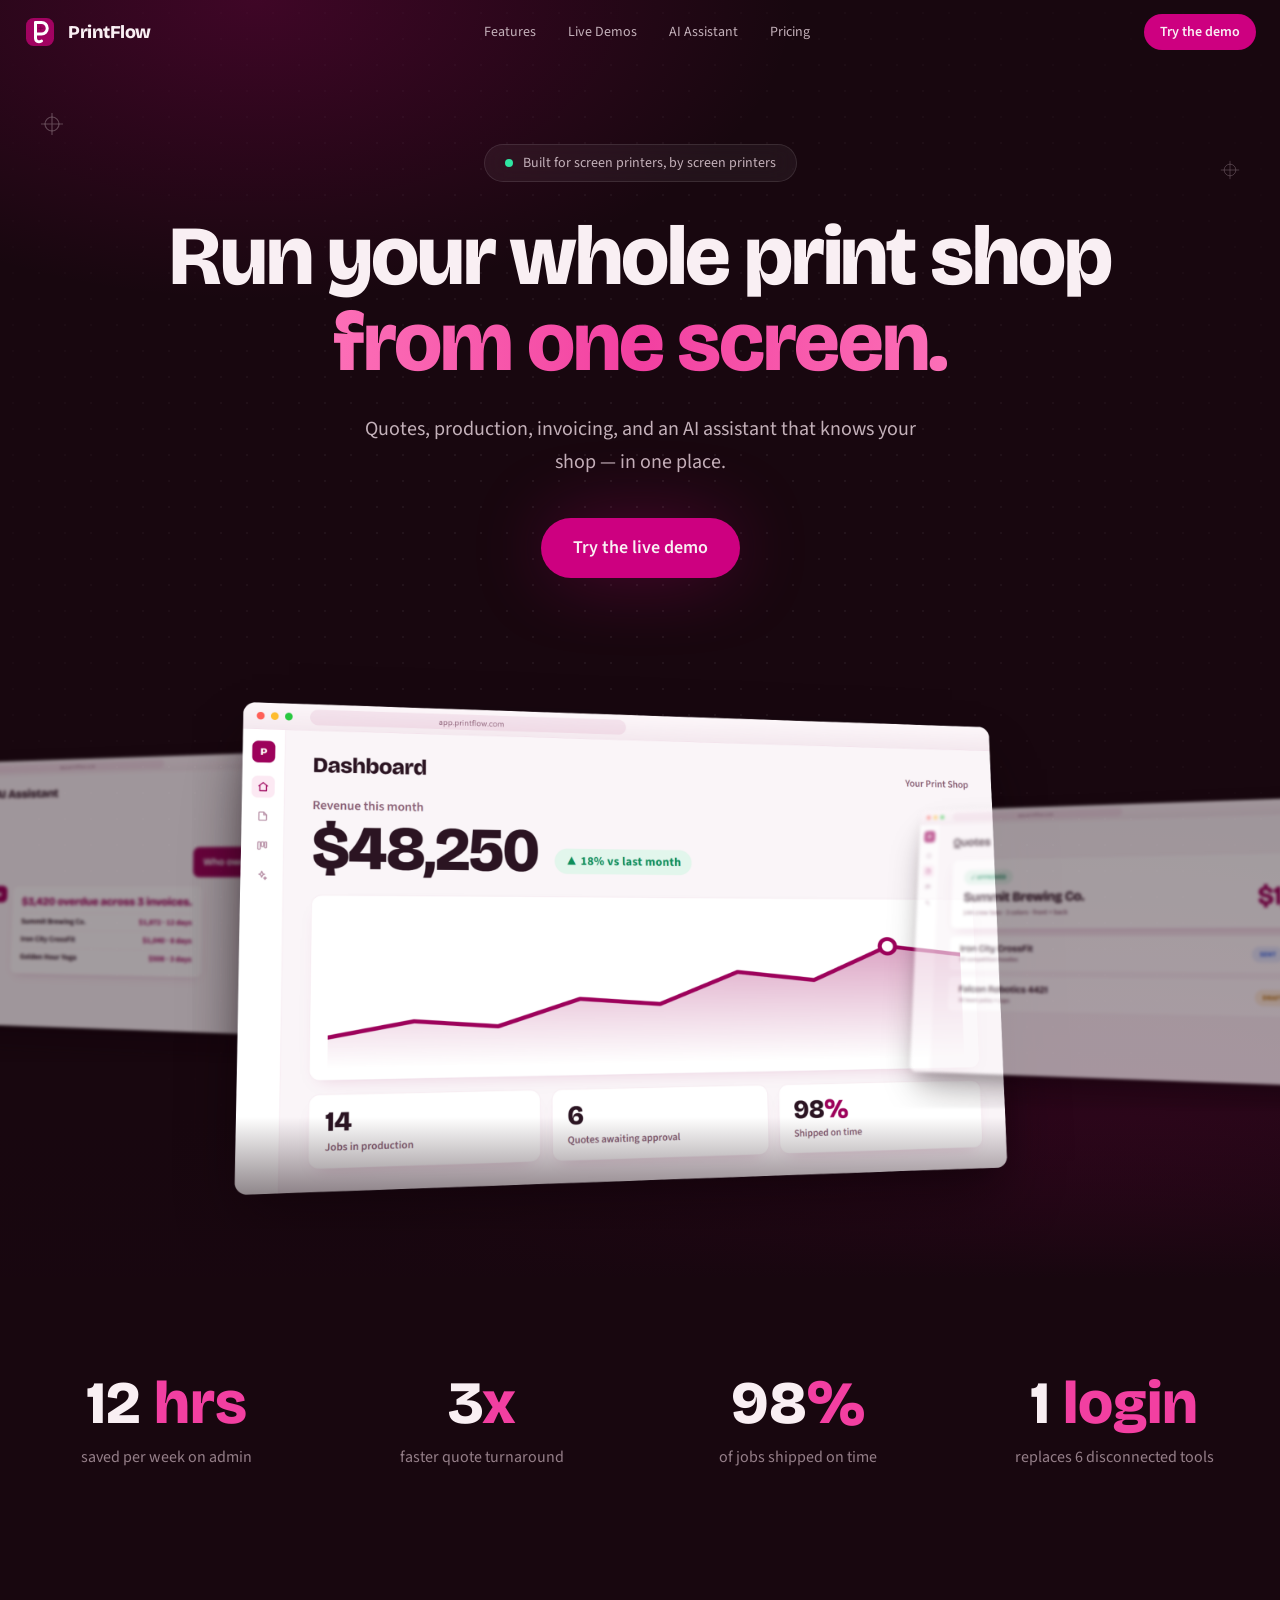
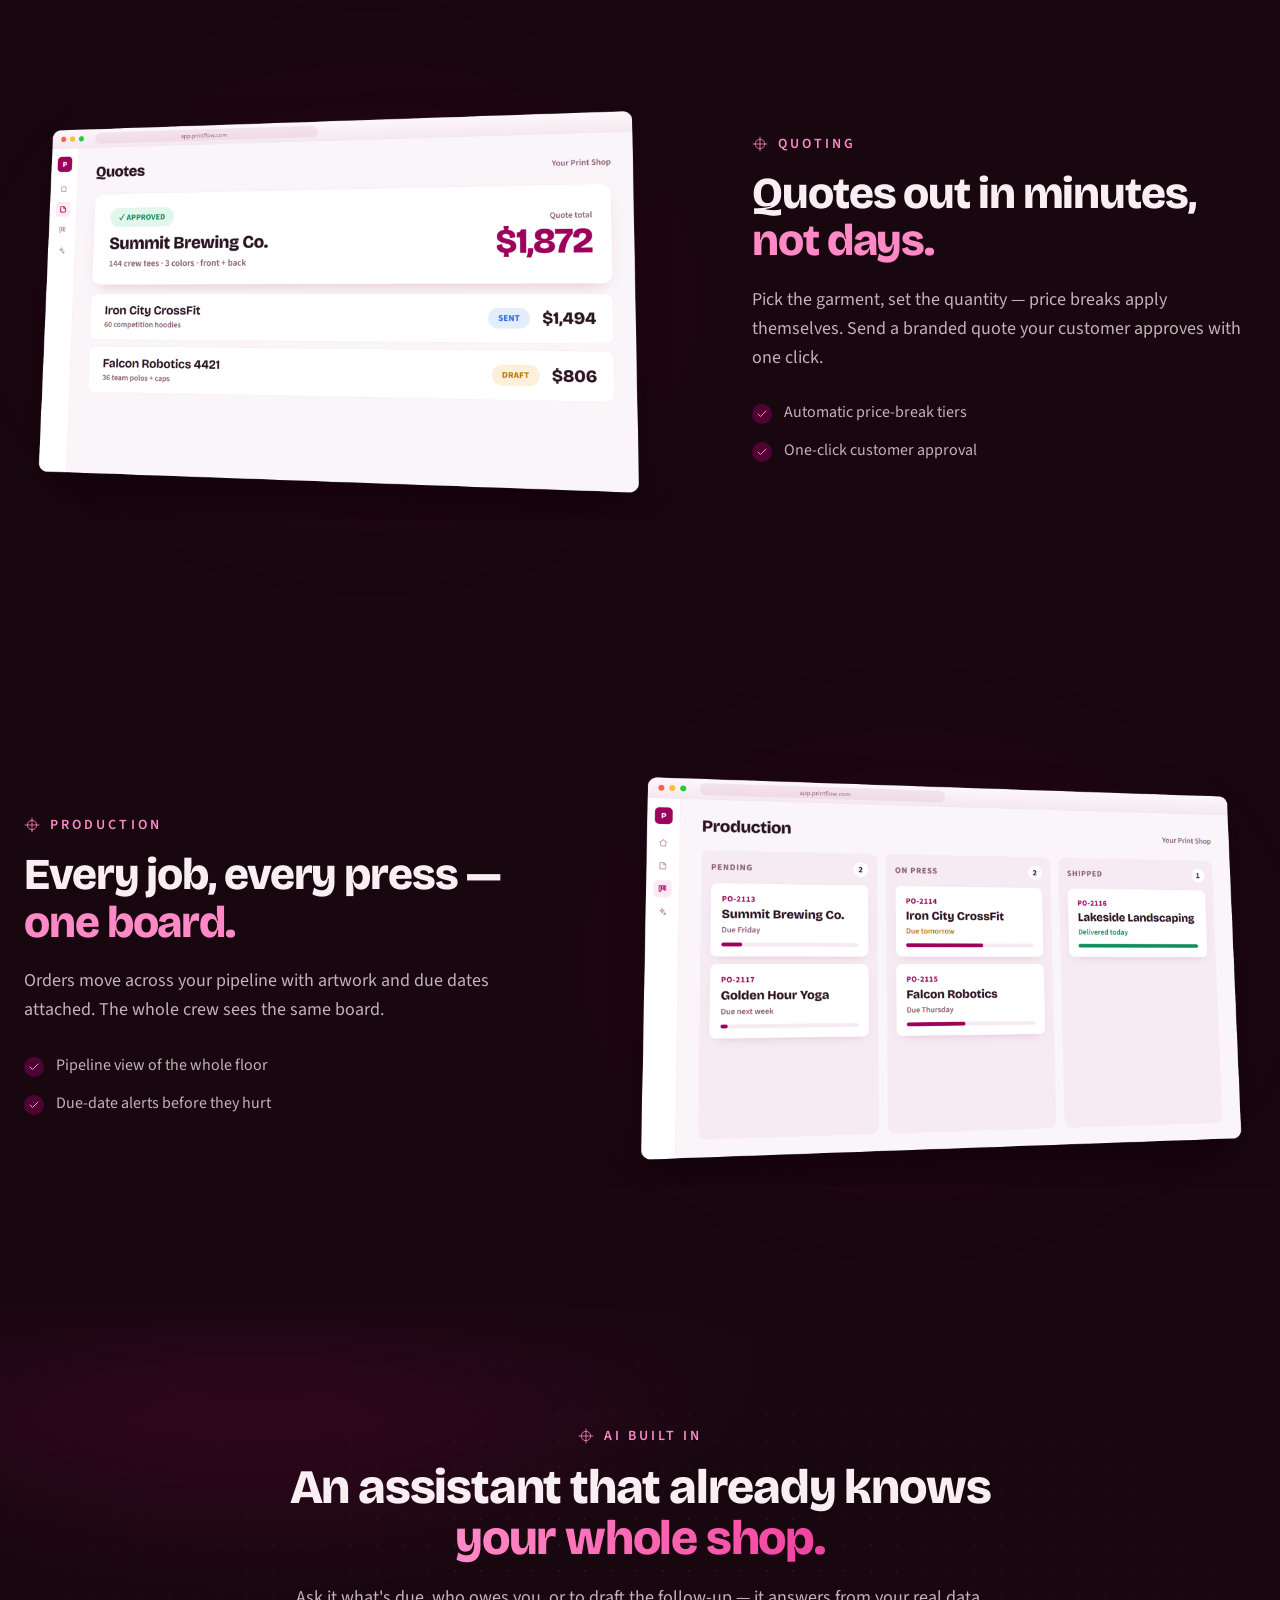
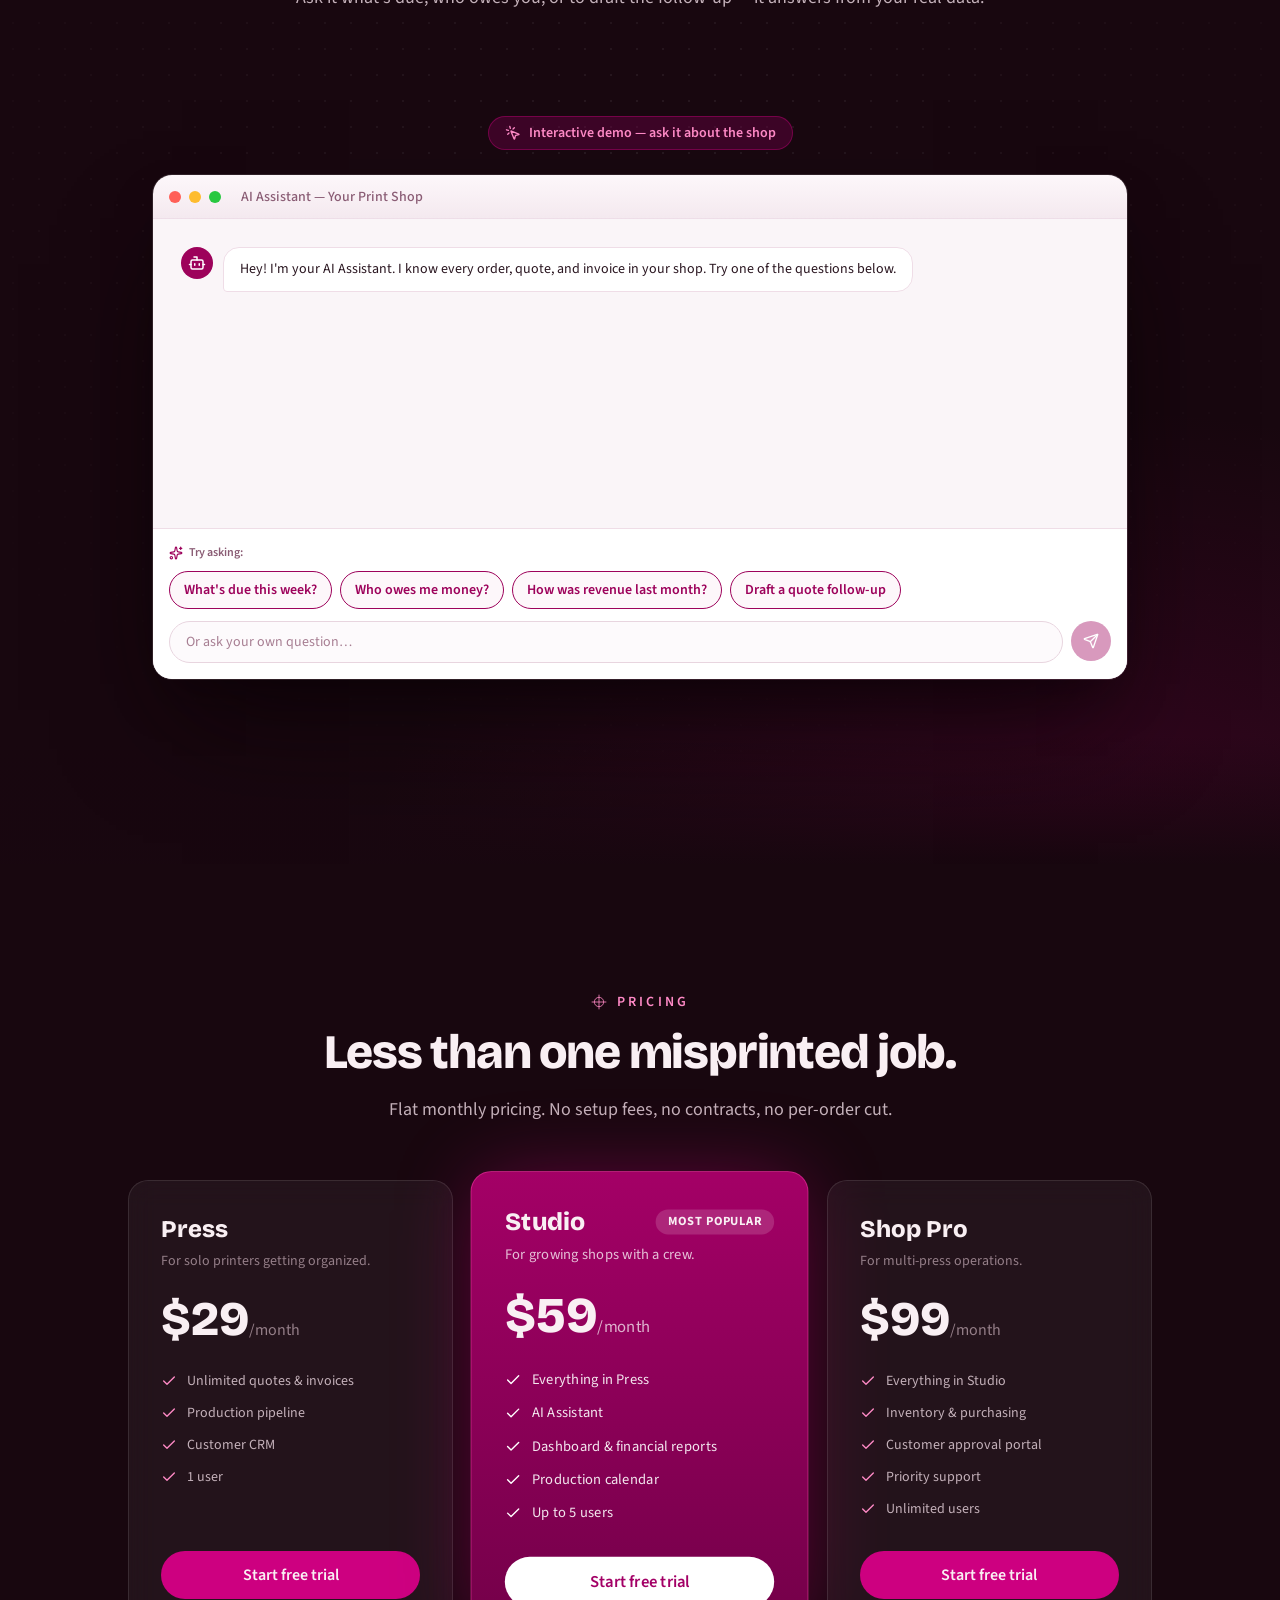
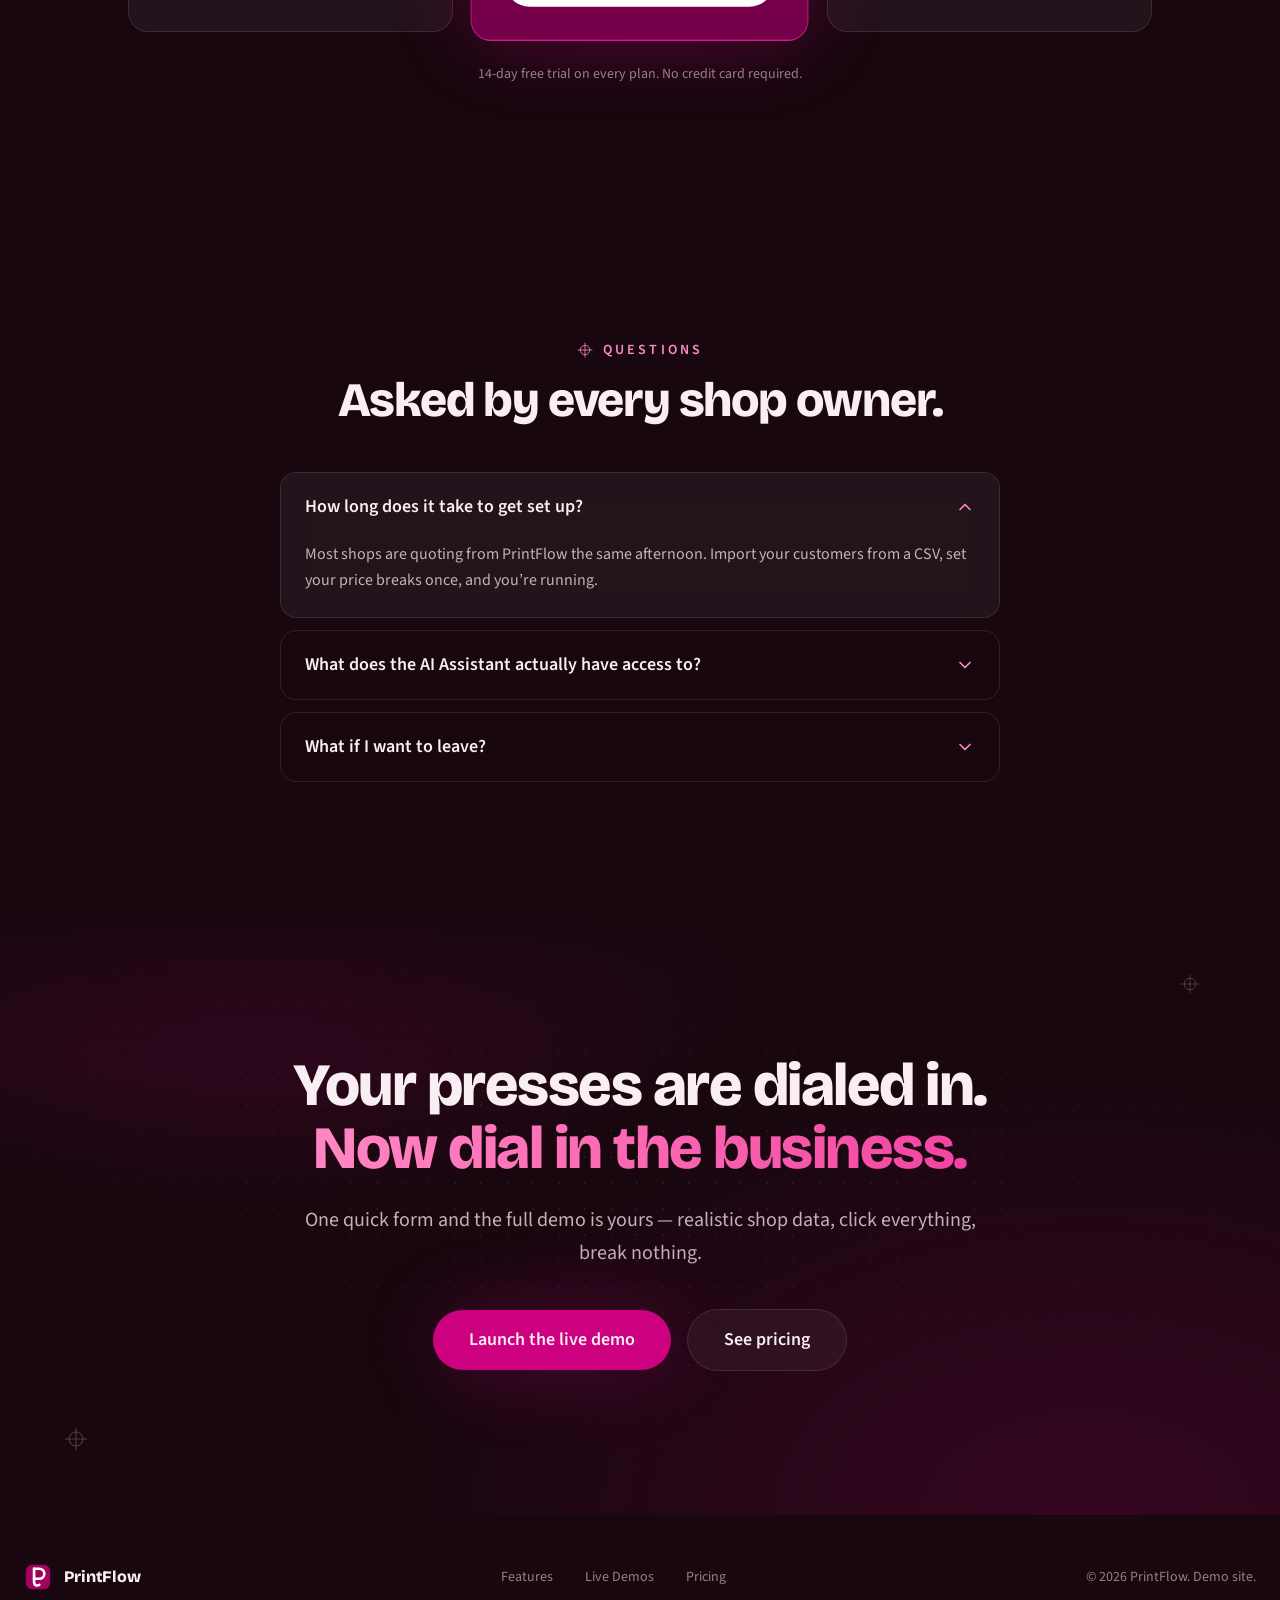
==== commit dca4fa6f: "style: remove hard section borders, replace with gradient fades for smooth blending" ====
--- a/index.html
+++ b/index.html
@@ -9,8 +9,8 @@
     <link rel="preconnect" href="https://fonts.googleapis.com" />
     <link rel="preconnect" href="https://fonts.gstatic.com" crossorigin />
     <link href="https://fonts.googleapis.com/css2?family=Bricolage+Grotesque:opsz,wght@12..96,300;12..96,500;12..96,800&family=Source+Sans+3:wght@400;600&display=swap" rel="stylesheet" />
-    <script type="module" crossorigin src="/assets/index-C2ejBrk9.js"></script>
-    <link rel="stylesheet" crossorigin href="/assets/index-yjm4VdW9.css">
+    <script type="module" crossorigin src="/assets/index-BeGz2uhw.js"></script>
+    <link rel="stylesheet" crossorigin href="/assets/index-6BejAJYt.css">
   </head>
   <body>
     <div id="root"></div>
--- a/assets/index-6BejAJYt.css
+++ b/assets/index-6BejAJYt.css
@@ -0,0 +1,2 @@
+/*! tailwindcss v4.3.0 | MIT License | https://tailwindcss.com */
+@layer properties{@supports (((-webkit-hyphens:none)) and (not (margin-trim:inline))) or ((-moz-orient:inline) and (not (color:rgb(from red r g b)))){*,:before,:after,::backdrop{--tw-rotate-x:initial;--tw-rotate-y:initial;--tw-rotate-z:initial;--tw-skew-x:initial;--tw-skew-y:initial;--tw-space-y-reverse:0;--tw-border-style:solid;--tw-gradient-position:initial;--tw-gradient-from:#0000;--tw-gradient-via:#0000;--tw-gradient-to:#0000;--tw-gradient-stops:initial;--tw-gradient-via-stops:initial;--tw-gradient-from-position:0%;--tw-gradient-via-position:50%;--tw-gradient-to-position:100%;--tw-leading:initial;--tw-font-weight:initial;--tw-tracking:initial;--tw-shadow:0 0 #0000;--tw-shadow-color:initial;--tw-shadow-alpha:100%;--tw-inset-shadow:0 0 #0000;--tw-inset-shadow-color:initial;--tw-inset-shadow-alpha:100%;--tw-ring-color:initial;--tw-ring-shadow:0 0 #0000;--tw-inset-ring-color:initial;--tw-inset-ring-shadow:0 0 #0000;--tw-ring-inset:initial;--tw-ring-offset-width:0px;--tw-ring-offset-color:#fff;--tw-ring-offset-shadow:0 0 #0000;--tw-blur:initial;--tw-brightness:initial;--tw-contrast:initial;--tw-grayscale:initial;--tw-hue-rotate:initial;--tw-invert:initial;--tw-opacity:initial;--tw-saturate:initial;--tw-sepia:initial;--tw-drop-shadow:initial;--tw-drop-shadow-color:initial;--tw-drop-shadow-alpha:100%;--tw-drop-shadow-size:initial;--tw-backdrop-blur:initial;--tw-backdrop-brightness:initial;--tw-backdrop-contrast:initial;--tw-backdrop-grayscale:initial;--tw-backdrop-hue-rotate:initial;--tw-backdrop-invert:initial;--tw-backdrop-opacity:initial;--tw-backdrop-saturate:initial;--tw-backdrop-sepia:initial;--tw-duration:initial;--tw-ease:initial;--tw-translate-x:0;--tw-translate-y:0;--tw-translate-z:0}}}@layer theme{:root,:host{--font-sans:"Source Sans 3", sans-serif;--font-mono:ui-monospace, SFMono-Regular, Menlo, Monaco, Consolas, "Liberation Mono", "Courier New", monospace;--color-white:#fff;--spacing:.25rem;--container-md:28rem;--container-xl:36rem;--container-2xl:42rem;--container-3xl:48rem;--container-4xl:56rem;--container-5xl:64rem;--container-6xl:72rem;--container-7xl:80rem;--text-xs:.75rem;--text-xs--line-height:calc(1 / .75);--text-sm:.875rem;--text-sm--line-height:calc(1.25 / .875);--text-base:1rem;--text-base--line-height:calc(1.5 / 1);--text-lg:1.125rem;--text-lg--line-height:calc(1.75 / 1.125);--text-xl:1.25rem;--text-xl--line-height:calc(1.75 / 1.25);--text-2xl:1.5rem;--text-2xl--line-height:calc(2 / 1.5);--text-3xl:1.875rem;--text-3xl--line-height:calc(2.25 / 1.875);--text-4xl:2.25rem;--text-4xl--line-height:calc(2.5 / 2.25);--text-5xl:3rem;--text-5xl--line-height:1;--text-6xl:3.75rem;--text-6xl--line-height:1;--font-weight-medium:500;--font-weight-semibold:600;--font-weight-bold:700;--font-weight-extrabold:800;--tracking-tight:-.025em;--tracking-wider:.05em;--leading-tight:1.25;--leading-relaxed:1.625;--radius-sm:.25rem;--radius-lg:.5rem;--radius-xl:.75rem;--radius-2xl:1rem;--radius-3xl:1.5rem;--drop-shadow-2xl:0 25px 25px #00000026;--ease-out:cubic-bezier(0, 0, .2, 1);--blur-sm:8px;--blur-3xl:64px;--default-transition-duration:.15s;--default-transition-timing-function:cubic-bezier(.4, 0, .2, 1);--default-font-family:var(--font-sans);--default-mono-font-family:var(--font-mono);--color-ink-950:oklch(16% .035 350);--color-ink-900:oklch(20% .045 348);--color-paper:oklch(96% .012 350);--color-paper-dim:oklch(78% .025 348);--color-paper-faint:oklch(62% .03 348);--color-magenta-300:oklch(78% .16 350);--color-magenta-400:oklch(66% .23 352);--color-magenta-500:oklch(55% .24 352);--color-magenta-600:oklch(46% .21 351);--color-magenta-700:oklch(36% .16 350);--color-mint:oklch(82% .17 162);--font-display:"Bricolage Grotesque", serif;--radius-card:1.25rem;--animate-float-a:float-a 9s ease-in-out infinite;--animate-float-b:float-b 11s ease-in-out infinite;--animate-pulse-dot:pulse-dot 2.2s ease-in-out infinite}}@layer base{*,:after,:before,::backdrop{box-sizing:border-box;border:0 solid;margin:0;padding:0}::file-selector-button{box-sizing:border-box;border:0 solid;margin:0;padding:0}html,:host{-webkit-text-size-adjust:100%;tab-size:4;line-height:1.5;font-family:var(--default-font-family,ui-sans-serif, system-ui, sans-serif, "Apple Color Emoji", "Segoe UI Emoji", "Segoe UI Symbol", "Noto Color Emoji");font-feature-settings:var(--default-font-feature-settings,normal);font-variation-settings:var(--default-font-variation-settings,normal);-webkit-tap-highlight-color:transparent}hr{height:0;color:inherit;border-top-width:1px}abbr:where([title]){-webkit-text-decoration:underline dotted;text-decoration:underline dotted}h1,h2,h3,h4,h5,h6{font-size:inherit;font-weight:inherit}a{color:inherit;-webkit-text-decoration:inherit;-webkit-text-decoration:inherit;-webkit-text-decoration:inherit;-webkit-text-decoration:inherit;text-decoration:inherit}b,strong{font-weight:bolder}code,kbd,samp,pre{font-family:var(--default-mono-font-family,ui-monospace, SFMono-Regular, Menlo, Monaco, Consolas, "Liberation Mono", "Courier New", monospace);font-feature-settings:var(--default-mono-font-feature-settings,normal);font-variation-settings:var(--default-mono-font-variation-settings,normal);font-size:1em}small{font-size:80%}sub,sup{vertical-align:baseline;font-size:75%;line-height:0;position:relative}sub{bottom:-.25em}sup{top:-.5em}table{text-indent:0;border-color:inherit;border-collapse:collapse}:-moz-focusring{outline:auto}progress{vertical-align:baseline}summary{display:list-item}ol,ul,menu{list-style:none}img,svg,video,canvas,audio,iframe,embed,object{vertical-align:middle;display:block}img,video{max-width:100%;height:auto}button,input,select,optgroup,textarea{font:inherit;font-feature-settings:inherit;font-variation-settings:inherit;letter-spacing:inherit;color:inherit;opacity:1;background-color:#0000;border-radius:0}::file-selector-button{font:inherit;font-feature-settings:inherit;font-variation-settings:inherit;letter-spacing:inherit;color:inherit;opacity:1;background-color:#0000;border-radius:0}:where(select:is([multiple],[size])) optgroup{font-weight:bolder}:where(select:is([multiple],[size])) optgroup option{padding-inline-start:20px}::file-selector-button{margin-inline-end:4px}::placeholder{opacity:1}@supports (not ((-webkit-appearance:-apple-pay-button))) or (contain-intrinsic-size:1px){::placeholder{color:currentColor}@supports (color:color-mix(in lab, red, red)){::placeholder{color:color-mix(in oklab, currentcolor 50%, transparent)}}}textarea{resize:vertical}::-webkit-search-decoration{-webkit-appearance:none}::-webkit-date-and-time-value{min-height:1lh;text-align:inherit}::-webkit-datetime-edit{display:inline-flex}::-webkit-datetime-edit-fields-wrapper{padding:0}::-webkit-datetime-edit{padding-block:0}::-webkit-datetime-edit-year-field{padding-block:0}::-webkit-datetime-edit-month-field{padding-block:0}::-webkit-datetime-edit-day-field{padding-block:0}::-webkit-datetime-edit-hour-field{padding-block:0}::-webkit-datetime-edit-minute-field{padding-block:0}::-webkit-datetime-edit-second-field{padding-block:0}::-webkit-datetime-edit-millisecond-field{padding-block:0}::-webkit-datetime-edit-meridiem-field{padding-block:0}::-webkit-calendar-picker-indicator{line-height:1}:-moz-ui-invalid{box-shadow:none}button,input:where([type=button],[type=reset],[type=submit]){appearance:button}::file-selector-button{appearance:button}::-webkit-inner-spin-button{height:auto}::-webkit-outer-spin-button{height:auto}[hidden]:where(:not([hidden=until-found])){display:none!important}}@layer components;@layer utilities{.pointer-events-none{pointer-events:none}.absolute{position:absolute}.fixed{position:fixed}.relative{position:relative}.inset-0{inset:calc(var(--spacing) * 0)}.inset-x-0{inset-inline:calc(var(--spacing) * 0)}.top-0{top:calc(var(--spacing) * 0)}.top-5{top:calc(var(--spacing) * 5)}.top-16{top:calc(var(--spacing) * 16)}.top-28{top:calc(var(--spacing) * 28)}.top-40{top:calc(var(--spacing) * 40)}.-right-44{right:calc(var(--spacing) * -44)}.right-5{right:calc(var(--spacing) * 5)}.right-10{right:calc(var(--spacing) * 10)}.right-20{right:calc(var(--spacing) * 20)}.bottom-0{bottom:calc(var(--spacing) * 0)}.bottom-16{bottom:calc(var(--spacing) * 16)}.-left-40{left:calc(var(--spacing) * -40)}.left-10{left:calc(var(--spacing) * 10)}.left-16{left:calc(var(--spacing) * 16)}.z-50{z-index:50}.z-\[100\]{z-index:100}.-m-8{margin:calc(var(--spacing) * -8)}.mx-auto{margin-inline:auto}.my-4{margin-block:calc(var(--spacing) * 4)}.mt-0\.5{margin-top:calc(var(--spacing) * .5)}.mt-1{margin-top:calc(var(--spacing) * 1)}.mt-1\.5{margin-top:calc(var(--spacing) * 1.5)}.mt-2{margin-top:calc(var(--spacing) * 2)}.mt-2\.5{margin-top:calc(var(--spacing) * 2.5)}.mt-3{margin-top:calc(var(--spacing) * 3)}.mt-4{margin-top:calc(var(--spacing) * 4)}.mt-5{margin-top:calc(var(--spacing) * 5)}.mt-6{margin-top:calc(var(--spacing) * 6)}.mt-7{margin-top:calc(var(--spacing) * 7)}.mt-8{margin-top:calc(var(--spacing) * 8)}.mt-10{margin-top:calc(var(--spacing) * 10)}.mt-12{margin-top:calc(var(--spacing) * 12)}.mt-14{margin-top:calc(var(--spacing) * 14)}.mt-16{margin-top:calc(var(--spacing) * 16)}.mr-2\.5{margin-right:calc(var(--spacing) * 2.5)}.mb-1\.5{margin-bottom:calc(var(--spacing) * 1.5)}.mb-2\.5{margin-bottom:calc(var(--spacing) * 2.5)}.mb-3{margin-bottom:calc(var(--spacing) * 3)}.mb-5{margin-bottom:calc(var(--spacing) * 5)}.mb-6{margin-bottom:calc(var(--spacing) * 6)}.mb-8{margin-bottom:calc(var(--spacing) * 8)}.ml-3{margin-left:calc(var(--spacing) * 3)}.block{display:block}.flex{display:flex}.grid{display:grid}.hidden{display:none}.inline-flex{display:inline-flex}.table{display:table}.h-2{height:calc(var(--spacing) * 2)}.h-3{height:calc(var(--spacing) * 3)}.h-3\.5{height:calc(var(--spacing) * 3.5)}.h-4{height:calc(var(--spacing) * 4)}.h-4\.5{height:calc(var(--spacing) * 4.5)}.h-5{height:calc(var(--spacing) * 5)}.h-6{height:calc(var(--spacing) * 6)}.h-7{height:calc(var(--spacing) * 7)}.h-8{height:calc(var(--spacing) * 8)}.h-10{height:calc(var(--spacing) * 10)}.h-11{height:calc(var(--spacing) * 11)}.h-12{height:calc(var(--spacing) * 12)}.h-14{height:calc(var(--spacing) * 14)}.h-16{height:calc(var(--spacing) * 16)}.h-32{height:calc(var(--spacing) * 32)}.h-36{height:calc(var(--spacing) * 36)}.h-40{height:calc(var(--spacing) * 40)}.h-full{height:100%}.h-px{height:1px}.max-h-\[calc\(100vh-2rem\)\]{max-height:calc(100vh - 2rem)}.min-h-\[220px\]{min-height:220px}.w-2{width:calc(var(--spacing) * 2)}.w-3{width:calc(var(--spacing) * 3)}.w-3\.5{width:calc(var(--spacing) * 3.5)}.w-4{width:calc(var(--spacing) * 4)}.w-4\.5{width:calc(var(--spacing) * 4.5)}.w-5{width:calc(var(--spacing) * 5)}.w-6{width:calc(var(--spacing) * 6)}.w-7{width:calc(var(--spacing) * 7)}.w-8{width:calc(var(--spacing) * 8)}.w-10{width:calc(var(--spacing) * 10)}.w-12{width:calc(var(--spacing) * 12)}.w-14{width:calc(var(--spacing) * 14)}.w-\[46\%\]{width:46%}.w-full{width:100%}.max-w-2xl{max-width:var(--container-2xl)}.max-w-3xl{max-width:var(--container-3xl)}.max-w-4xl{max-width:var(--container-4xl)}.max-w-5xl{max-width:var(--container-5xl)}.max-w-6xl{max-width:var(--container-6xl)}.max-w-7xl{max-width:var(--container-7xl)}.max-w-\[78\%\]{max-width:78%}.max-w-md{max-width:var(--container-md)}.max-w-xl{max-width:var(--container-xl)}.flex-1{flex:1}.flex-shrink-0{flex-shrink:0}.rotate-180{rotate:180deg}.transform{transform:var(--tw-rotate-x,) var(--tw-rotate-y,) var(--tw-rotate-z,) var(--tw-skew-x,) var(--tw-skew-y,)}.animate-float-a{animation:var(--animate-float-a)}.animate-float-b{animation:var(--animate-float-b)}.animate-pulse-dot{animation:var(--animate-pulse-dot)}.cursor-pointer{cursor:pointer}.grid-cols-2{grid-template-columns:repeat(2,minmax(0,1fr))}.grid-cols-3{grid-template-columns:repeat(3,minmax(0,1fr))}.flex-col{flex-direction:column}.flex-wrap{flex-wrap:wrap}.items-baseline{align-items:baseline}.items-center{align-items:center}.items-start{align-items:flex-start}.items-stretch{align-items:stretch}.justify-between{justify-content:space-between}.justify-center{justify-content:center}.justify-end{justify-content:flex-end}.justify-start{justify-content:flex-start}.gap-1{gap:calc(var(--spacing) * 1)}.gap-1\.5{gap:calc(var(--spacing) * 1.5)}.gap-2{gap:calc(var(--spacing) * 2)}.gap-2\.5{gap:calc(var(--spacing) * 2.5)}.gap-3{gap:calc(var(--spacing) * 3)}.gap-4{gap:calc(var(--spacing) * 4)}.gap-6{gap:calc(var(--spacing) * 6)}.gap-8{gap:calc(var(--spacing) * 8)}.gap-12{gap:calc(var(--spacing) * 12)}:where(.space-y-2\.5>:not(:last-child)){--tw-space-y-reverse:0;margin-block-start:calc(calc(var(--spacing) * 2.5) * var(--tw-space-y-reverse));margin-block-end:calc(calc(var(--spacing) * 2.5) * calc(1 - var(--tw-space-y-reverse)))}:where(.space-y-3>:not(:last-child)){--tw-space-y-reverse:0;margin-block-start:calc(calc(var(--spacing) * 3) * var(--tw-space-y-reverse));margin-block-end:calc(calc(var(--spacing) * 3) * calc(1 - var(--tw-space-y-reverse)))}:where(.space-y-3\.5>:not(:last-child)){--tw-space-y-reverse:0;margin-block-start:calc(calc(var(--spacing) * 3.5) * var(--tw-space-y-reverse));margin-block-end:calc(calc(var(--spacing) * 3.5) * calc(1 - var(--tw-space-y-reverse)))}:where(.space-y-4>:not(:last-child)){--tw-space-y-reverse:0;margin-block-start:calc(calc(var(--spacing) * 4) * var(--tw-space-y-reverse));margin-block-end:calc(calc(var(--spacing) * 4) * calc(1 - var(--tw-space-y-reverse)))}:where(.space-y-7>:not(:last-child)){--tw-space-y-reverse:0;margin-block-start:calc(calc(var(--spacing) * 7) * var(--tw-space-y-reverse));margin-block-end:calc(calc(var(--spacing) * 7) * calc(1 - var(--tw-space-y-reverse)))}.gap-x-8{column-gap:calc(var(--spacing) * 8)}.gap-y-2{row-gap:calc(var(--spacing) * 2)}.gap-y-12{row-gap:calc(var(--spacing) * 12)}.overflow-hidden{overflow:hidden}.overflow-y-auto{overflow-y:auto}.rounded-2xl{border-radius:var(--radius-2xl)}.rounded-3xl{border-radius:var(--radius-3xl)}.rounded-card{border-radius:var(--radius-card)}.rounded-full{border-radius:3.40282e38px}.rounded-lg{border-radius:var(--radius-lg)}.rounded-xl{border-radius:var(--radius-xl)}.rounded-br-sm{border-bottom-right-radius:var(--radius-sm)}.rounded-bl-sm{border-bottom-left-radius:var(--radius-sm)}.border{border-style:var(--tw-border-style);border-width:1px}.border-t{border-top-style:var(--tw-border-style);border-top-width:1px}.border-b{border-bottom-style:var(--tw-border-style);border-bottom-width:1px}.border-dashed{--tw-border-style:dashed;border-style:dashed}.border-\[\#D9A8C4\]{border-color:#d9a8c4}.border-\[\#E8D5DF\]{border-color:#e8d5df}.border-\[\#EFDDE7\]{border-color:#efdde7}.border-magenta-400{border-color:var(--color-magenta-400)}.border-magenta-400\/50{border-color:#f23ea180}@supports (color:color-mix(in lab, red, red)){.border-magenta-400\/50{border-color:color-mix(in oklab, var(--color-magenta-400) 50%, transparent)}}.border-magenta-500\/30{border-color:#cb007f4d}@supports (color:color-mix(in lab, red, red)){.border-magenta-500\/30{border-color:color-mix(in oklab, var(--color-magenta-500) 30%, transparent)}}.border-magenta-500\/40{border-color:#cb007f66}@supports (color:color-mix(in lab, red, red)){.border-magenta-500\/40{border-color:color-mix(in oklab, var(--color-magenta-500) 40%, transparent)}}.border-magenta-700\/10{border-color:#7200481a}@supports (color:color-mix(in lab, red, red)){.border-magenta-700\/10{border-color:color-mix(in oklab, var(--color-magenta-700) 10%, transparent)}}.border-white\/10{border-color:#ffffff1a}@supports (color:color-mix(in lab, red, red)){.border-white\/10{border-color:color-mix(in oklab, var(--color-white) 10%, transparent)}}.bg-\[\#28C840\]{background-color:#28c840}.bg-\[\#FAF5F8\]{background-color:#faf5f8}.bg-\[\#FDFAFC\]{background-color:#fdfafc}.bg-\[\#FEBC2E\]{background-color:#febc2e}.bg-\[\#FF5F57\]{background-color:#ff5f57}.bg-ink-900{background-color:var(--color-ink-900)}.bg-ink-950\/80{background-color:#18070fcc}@supports (color:color-mix(in lab, red, red)){.bg-ink-950\/80{background-color:color-mix(in oklab, var(--color-ink-950) 80%, transparent)}}.bg-magenta-500{background-color:var(--color-magenta-500)}.bg-magenta-500\/15{background-color:#cb007f26}@supports (color:color-mix(in lab, red, red)){.bg-magenta-500\/15{background-color:color-mix(in oklab, var(--color-magenta-500) 15%, transparent)}}.bg-magenta-700\/40{background-color:#72004866}@supports (color:color-mix(in lab, red, red)){.bg-magenta-700\/40{background-color:color-mix(in oklab, var(--color-magenta-700) 40%, transparent)}}.bg-magenta-700\/60{background-color:#72004899}@supports (color:color-mix(in lab, red, red)){.bg-magenta-700\/60{background-color:color-mix(in oklab, var(--color-magenta-700) 60%, transparent)}}.bg-mint{background-color:var(--color-mint)}.bg-transparent{background-color:#0000}.bg-white{background-color:var(--color-white)}.bg-white\/5{background-color:#ffffff0d}@supports (color:color-mix(in lab, red, red)){.bg-white\/5{background-color:color-mix(in oklab, var(--color-white) 5%, transparent)}}.bg-white\/15{background-color:#ffffff26}@supports (color:color-mix(in lab, red, red)){.bg-white\/15{background-color:color-mix(in oklab, var(--color-white) 15%, transparent)}}.bg-white\/25{background-color:#ffffff40}@supports (color:color-mix(in lab, red, red)){.bg-white\/25{background-color:color-mix(in oklab, var(--color-white) 25%, transparent)}}.bg-gradient-to-b{--tw-gradient-position:to bottom in oklab;background-image:linear-gradient(var(--tw-gradient-stops))}.bg-gradient-to-r{--tw-gradient-position:to right in oklab;background-image:linear-gradient(var(--tw-gradient-stops))}.bg-gradient-to-t{--tw-gradient-position:to top in oklab;background-image:linear-gradient(var(--tw-gradient-stops))}.from-\[\#FDF7FA\]{--tw-gradient-from:#fdf7fa;--tw-gradient-stops:var(--tw-gradient-via-stops,var(--tw-gradient-position), var(--tw-gradient-from) var(--tw-gradient-from-position), var(--tw-gradient-to) var(--tw-gradient-to-position))}.from-ink-950{--tw-gradient-from:var(--color-ink-950);--tw-gradient-stops:var(--tw-gradient-via-stops,var(--tw-gradient-position), var(--tw-gradient-from) var(--tw-gradient-from-position), var(--tw-gradient-to) var(--tw-gradient-to-position))}.from-magenta-300{--tw-gradient-from:var(--color-magenta-300);--tw-gradient-stops:var(--tw-gradient-via-stops,var(--tw-gradient-position), var(--tw-gradient-from) var(--tw-gradient-from-position), var(--tw-gradient-to) var(--tw-gradient-to-position))}.from-magenta-600{--tw-gradient-from:var(--color-magenta-600);--tw-gradient-stops:var(--tw-gradient-via-stops,var(--tw-gradient-position), var(--tw-gradient-from) var(--tw-gradient-from-position), var(--tw-gradient-to) var(--tw-gradient-to-position))}.from-transparent{--tw-gradient-from:transparent;--tw-gradient-stops:var(--tw-gradient-via-stops,var(--tw-gradient-position), var(--tw-gradient-from) var(--tw-gradient-from-position), var(--tw-gradient-to) var(--tw-gradient-to-position))}.via-magenta-400{--tw-gradient-via:var(--color-magenta-400);--tw-gradient-via-stops:var(--tw-gradient-position), var(--tw-gradient-from) var(--tw-gradient-from-position), var(--tw-gradient-via) var(--tw-gradient-via-position), var(--tw-gradient-to) var(--tw-gradient-to-position);--tw-gradient-stops:var(--tw-gradient-via-stops)}.to-\[\#F4E9EF\]{--tw-gradient-to:#f4e9ef;--tw-gradient-stops:var(--tw-gradient-via-stops,var(--tw-gradient-position), var(--tw-gradient-from) var(--tw-gradient-from-position), var(--tw-gradient-to) var(--tw-gradient-to-position))}.to-ink-950{--tw-gradient-to:var(--color-ink-950);--tw-gradient-stops:var(--tw-gradient-via-stops,var(--tw-gradient-position), var(--tw-gradient-from) var(--tw-gradient-from-position), var(--tw-gradient-to) var(--tw-gradient-to-position))}.to-magenta-300{--tw-gradient-to:var(--color-magenta-300);--tw-gradient-stops:var(--tw-gradient-via-stops,var(--tw-gradient-position), var(--tw-gradient-from) var(--tw-gradient-from-position), var(--tw-gradient-to) var(--tw-gradient-to-position))}.to-magenta-400{--tw-gradient-to:var(--color-magenta-400);--tw-gradient-stops:var(--tw-gradient-via-stops,var(--tw-gradient-position), var(--tw-gradient-from) var(--tw-gradient-from-position), var(--tw-gradient-to) var(--tw-gradient-to-position))}.to-magenta-700{--tw-gradient-to:var(--color-magenta-700);--tw-gradient-stops:var(--tw-gradient-via-stops,var(--tw-gradient-position), var(--tw-gradient-from) var(--tw-gradient-from-position), var(--tw-gradient-to) var(--tw-gradient-to-position))}.to-transparent{--tw-gradient-to:transparent;--tw-gradient-stops:var(--tw-gradient-via-stops,var(--tw-gradient-position), var(--tw-gradient-from) var(--tw-gradient-from-position), var(--tw-gradient-to) var(--tw-gradient-to-position))}.bg-clip-text{-webkit-background-clip:text;background-clip:text}.p-3{padding:calc(var(--spacing) * 3)}.p-4{padding:calc(var(--spacing) * 4)}.p-5{padding:calc(var(--spacing) * 5)}.p-6{padding:calc(var(--spacing) * 6)}.p-8{padding:calc(var(--spacing) * 8)}.px-1{padding-inline:calc(var(--spacing) * 1)}.px-2{padding-inline:calc(var(--spacing) * 2)}.px-3{padding-inline:calc(var(--spacing) * 3)}.px-3\.5{padding-inline:calc(var(--spacing) * 3.5)}.px-4{padding-inline:calc(var(--spacing) * 4)}.px-5{padding-inline:calc(var(--spacing) * 5)}.px-6{padding-inline:calc(var(--spacing) * 6)}.px-8{padding-inline:calc(var(--spacing) * 8)}.px-9{padding-inline:calc(var(--spacing) * 9)}.py-0\.5{padding-block:calc(var(--spacing) * .5)}.py-1{padding-block:calc(var(--spacing) * 1)}.py-1\.5{padding-block:calc(var(--spacing) * 1.5)}.py-2{padding-block:calc(var(--spacing) * 2)}.py-2\.5{padding-block:calc(var(--spacing) * 2.5)}.py-3{padding-block:calc(var(--spacing) * 3)}.py-3\.5{padding-block:calc(var(--spacing) * 3.5)}.py-4{padding-block:calc(var(--spacing) * 4)}.py-5{padding-block:calc(var(--spacing) * 5)}.py-10{padding-block:calc(var(--spacing) * 10)}.py-12{padding-block:calc(var(--spacing) * 12)}.py-20{padding-block:calc(var(--spacing) * 20)}.py-24{padding-block:calc(var(--spacing) * 24)}.py-28{padding-block:calc(var(--spacing) * 28)}.pt-36{padding-top:calc(var(--spacing) * 36)}.pb-6{padding-bottom:calc(var(--spacing) * 6)}.pb-12{padding-bottom:calc(var(--spacing) * 12)}.text-center{text-align:center}.text-left{text-align:left}.font-display{font-family:var(--font-display)}.text-2xl{font-size:var(--text-2xl);line-height:var(--tw-leading,var(--text-2xl--line-height))}.text-3xl{font-size:var(--text-3xl);line-height:var(--tw-leading,var(--text-3xl--line-height))}.text-4xl{font-size:var(--text-4xl);line-height:var(--tw-leading,var(--text-4xl--line-height))}.text-5xl{font-size:var(--text-5xl);line-height:var(--tw-leading,var(--text-5xl--line-height))}.text-lg{font-size:var(--text-lg);line-height:var(--tw-leading,var(--text-lg--line-height))}.text-sm{font-size:var(--text-sm);line-height:var(--tw-leading,var(--text-sm--line-height))}.text-xl{font-size:var(--text-xl);line-height:var(--tw-leading,var(--text-xl--line-height))}.text-xs{font-size:var(--text-xs);line-height:var(--tw-leading,var(--text-xs--line-height))}.leading-\[1\.02\]{--tw-leading:1.02;line-height:1.02}.leading-\[1\.05\]{--tw-leading:1.05;line-height:1.05}.leading-\[1\.08\]{--tw-leading:1.08;line-height:1.08}.leading-none{--tw-leading:1;line-height:1}.leading-relaxed{--tw-leading:var(--leading-relaxed);line-height:var(--leading-relaxed)}.leading-tight{--tw-leading:var(--leading-tight);line-height:var(--leading-tight)}.font-bold{--tw-font-weight:var(--font-weight-bold);font-weight:var(--font-weight-bold)}.font-extrabold{--tw-font-weight:var(--font-weight-extrabold);font-weight:var(--font-weight-extrabold)}.font-medium{--tw-font-weight:var(--font-weight-medium);font-weight:var(--font-weight-medium)}.font-semibold{--tw-font-weight:var(--font-weight-semibold);font-weight:var(--font-weight-semibold)}.tracking-\[0\.22em\]{--tw-tracking:.22em;letter-spacing:.22em}.tracking-tight{--tw-tracking:var(--tracking-tight);letter-spacing:var(--tracking-tight)}.tracking-wider{--tw-tracking:var(--tracking-wider);letter-spacing:var(--tracking-wider)}.whitespace-pre-line{white-space:pre-line}.text-\[\#2A1620\]{color:#2a1620}.text-\[\#2B1422\]{color:#2b1422}.text-\[\#5C3349\]{color:#5c3349}.text-\[\#8A5C74\]{color:#8a5c74}.text-\[\#9D025B\]{color:#9d025b}.text-\[\#A77E92\]{color:#a77e92}.text-\[\#C9A3B7\]{color:#c9a3b7}.text-magenta-300{color:var(--color-magenta-300)}.text-magenta-400{color:var(--color-magenta-400)}.text-magenta-600{color:var(--color-magenta-600)}.text-mint{color:var(--color-mint)}.text-paper{color:var(--color-paper)}.text-paper-dim{color:var(--color-paper-dim)}.text-paper-faint{color:var(--color-paper-faint)}.text-paper-faint\/40{color:#957f8966}@supports (color:color-mix(in lab, red, red)){.text-paper-faint\/40{color:color-mix(in oklab, var(--color-paper-faint) 40%, transparent)}}.text-paper-faint\/50{color:#957f8980}@supports (color:color-mix(in lab, red, red)){.text-paper-faint\/50{color:color-mix(in oklab, var(--color-paper-faint) 50%, transparent)}}.text-transparent{color:#0000}.text-white{color:var(--color-white)}.text-white\/70{color:#ffffffb3}@supports (color:color-mix(in lab, red, red)){.text-white\/70{color:color-mix(in oklab, var(--color-white) 70%, transparent)}}.text-white\/75{color:#ffffffbf}@supports (color:color-mix(in lab, red, red)){.text-white\/75{color:color-mix(in oklab, var(--color-white) 75%, transparent)}}.text-white\/90{color:#ffffffe6}@supports (color:color-mix(in lab, red, red)){.text-white\/90{color:color-mix(in oklab, var(--color-white) 90%, transparent)}}.uppercase{text-transform:uppercase}.opacity-40{opacity:.4}.opacity-60{opacity:.6}.opacity-70{opacity:.7}.opacity-80{opacity:.8}.shadow-glow{--tw-shadow:0 0 80px -10px var(--tw-shadow-color,#c9037a73);box-shadow:var(--tw-inset-shadow), var(--tw-inset-ring-shadow), var(--tw-ring-offset-shadow), var(--tw-ring-shadow), var(--tw-shadow)}.shadow-lg{--tw-shadow:0 10px 15px -3px var(--tw-shadow-color,#0000001a), 0 4px 6px -4px var(--tw-shadow-color,#0000001a);box-shadow:var(--tw-inset-shadow), var(--tw-inset-ring-shadow), var(--tw-ring-offset-shadow), var(--tw-ring-shadow), var(--tw-shadow)}.shadow-window{--tw-shadow:0 60px 110px -30px var(--tw-shadow-color,#0a0006b3), 0 24px 48px -20px var(--tw-shadow-color,#0a000680);box-shadow:var(--tw-inset-shadow), var(--tw-inset-ring-shadow), var(--tw-ring-offset-shadow), var(--tw-ring-shadow), var(--tw-shadow)}.blur-3xl{--tw-blur:blur(var(--blur-3xl));filter:var(--tw-blur,) var(--tw-brightness,) var(--tw-contrast,) var(--tw-grayscale,) var(--tw-hue-rotate,) var(--tw-invert,) var(--tw-saturate,) var(--tw-sepia,) var(--tw-drop-shadow,)}.blur-\[1\.5px\]{--tw-blur:blur(1.5px);filter:var(--tw-blur,) var(--tw-brightness,) var(--tw-contrast,) var(--tw-grayscale,) var(--tw-hue-rotate,) var(--tw-invert,) var(--tw-saturate,) var(--tw-sepia,) var(--tw-drop-shadow,)}.drop-shadow-2xl{--tw-drop-shadow-size:drop-shadow(0 25px 25px var(--tw-drop-shadow-color,#00000026));--tw-drop-shadow:drop-shadow(var(--drop-shadow-2xl));filter:var(--tw-blur,) var(--tw-brightness,) var(--tw-contrast,) var(--tw-grayscale,) var(--tw-hue-rotate,) var(--tw-invert,) var(--tw-saturate,) var(--tw-sepia,) var(--tw-drop-shadow,)}.filter{filter:var(--tw-blur,) var(--tw-brightness,) var(--tw-contrast,) var(--tw-grayscale,) var(--tw-hue-rotate,) var(--tw-invert,) var(--tw-saturate,) var(--tw-sepia,) var(--tw-drop-shadow,)}.backdrop-blur-sm{--tw-backdrop-blur:blur(var(--blur-sm));-webkit-backdrop-filter:var(--tw-backdrop-blur,) var(--tw-backdrop-brightness,) var(--tw-backdrop-contrast,) var(--tw-backdrop-grayscale,) var(--tw-backdrop-hue-rotate,) var(--tw-backdrop-invert,) var(--tw-backdrop-opacity,) var(--tw-backdrop-saturate,) var(--tw-backdrop-sepia,);backdrop-filter:var(--tw-backdrop-blur,) var(--tw-backdrop-brightness,) var(--tw-backdrop-contrast,) var(--tw-backdrop-grayscale,) var(--tw-backdrop-hue-rotate,) var(--tw-backdrop-invert,) var(--tw-backdrop-opacity,) var(--tw-backdrop-saturate,) var(--tw-backdrop-sepia,)}.transition-\[grid-template-rows\]{transition-property:grid-template-rows;transition-timing-function:var(--tw-ease,var(--default-transition-timing-function));transition-duration:var(--tw-duration,var(--default-transition-duration))}.transition-all{transition-property:all;transition-timing-function:var(--tw-ease,var(--default-transition-timing-function));transition-duration:var(--tw-duration,var(--default-transition-duration))}.transition-colors{transition-property:color,background-color,border-color,outline-color,text-decoration-color,fill,stroke,--tw-gradient-from,--tw-gradient-via,--tw-gradient-to;transition-timing-function:var(--tw-ease,var(--default-transition-timing-function));transition-duration:var(--tw-duration,var(--default-transition-duration))}.transition-opacity{transition-property:opacity;transition-timing-function:var(--tw-ease,var(--default-transition-timing-function));transition-duration:var(--tw-duration,var(--default-transition-duration))}.transition-transform{transition-property:transform,translate,scale,rotate;transition-timing-function:var(--tw-ease,var(--default-transition-timing-function));transition-duration:var(--tw-duration,var(--default-transition-duration))}.duration-300{--tw-duration:.3s;transition-duration:.3s}.ease-out{--tw-ease:var(--ease-out);transition-timing-function:var(--ease-out)}@media (hover:hover){.group-hover\:text-\[\#9D025B\]:is(:where(.group):hover *){color:#9d025b}}.placeholder\:text-\[\#A77E92\]::placeholder{color:#a77e92}.placeholder\:text-paper-faint\/60::placeholder{color:#957f8999}@supports (color:color-mix(in lab, red, red)){.placeholder\:text-paper-faint\/60::placeholder{color:color-mix(in oklab, var(--color-paper-faint) 60%, transparent)}}@media (hover:hover){.hover\:-translate-y-0\.5:hover{--tw-translate-y:calc(var(--spacing) * -.5);translate:var(--tw-translate-x) var(--tw-translate-y)}.hover\:scale-\[1\.03\]:hover{scale:1.03}.hover\:border-\[\#9D025B\]:hover{border-color:#9d025b}.hover\:border-magenta-400\/50:hover{border-color:#f23ea180}@supports (color:color-mix(in lab, red, red)){.hover\:border-magenta-400\/50:hover{border-color:color-mix(in oklab, var(--color-magenta-400) 50%, transparent)}}.hover\:bg-\[\#FDF4F9\]:hover{background-color:#fdf4f9}.hover\:bg-magenta-400:hover{background-color:var(--color-magenta-400)}.hover\:bg-white\/10:hover{background-color:#ffffff1a}@supports (color:color-mix(in lab, red, red)){.hover\:bg-white\/10:hover{background-color:color-mix(in oklab, var(--color-white) 10%, transparent)}}.hover\:text-paper:hover{color:var(--color-paper)}.hover\:opacity-70:hover{opacity:.7}.hover\:opacity-90:hover{opacity:.9}.hover\:shadow-md:hover{--tw-shadow:0 4px 6px -1px var(--tw-shadow-color,#0000001a), 0 2px 4px -2px var(--tw-shadow-color,#0000001a);box-shadow:var(--tw-inset-shadow), var(--tw-inset-ring-shadow), var(--tw-ring-offset-shadow), var(--tw-ring-shadow), var(--tw-shadow)}.hover\:shadow-sm:hover{--tw-shadow:0 1px 3px 0 var(--tw-shadow-color,#0000001a), 0 1px 2px -1px var(--tw-shadow-color,#0000001a);box-shadow:var(--tw-inset-shadow), var(--tw-inset-ring-shadow), var(--tw-ring-offset-shadow), var(--tw-ring-shadow), var(--tw-shadow)}}.focus\:border-\[\#9D025B\]:focus{border-color:#9d025b}.focus\:border-magenta-400:focus{border-color:var(--color-magenta-400)}.focus\:ring-1:focus{--tw-ring-shadow:var(--tw-ring-inset,) 0 0 0 calc(1px + var(--tw-ring-offset-width)) var(--tw-ring-color,currentcolor);box-shadow:var(--tw-inset-shadow), var(--tw-inset-ring-shadow), var(--tw-ring-offset-shadow), var(--tw-ring-shadow), var(--tw-shadow)}.focus\:ring-magenta-400:focus{--tw-ring-color:var(--color-magenta-400)}.focus\:outline-none:focus{--tw-outline-style:none;outline-style:none}.disabled\:cursor-wait:disabled{cursor:wait}.disabled\:opacity-40:disabled{opacity:.4}.disabled\:opacity-60:disabled{opacity:.6}@media (width>=40rem){.sm\:mt-20{margin-top:calc(var(--spacing) * 20)}.sm\:flex-row{flex-direction:row}.sm\:p-6{padding:calc(var(--spacing) * 6)}.sm\:p-7{padding:calc(var(--spacing) * 7)}.sm\:p-8{padding:calc(var(--spacing) * 8)}.sm\:text-4xl{font-size:var(--text-4xl);line-height:var(--tw-leading,var(--text-4xl--line-height))}.sm\:text-5xl{font-size:var(--text-5xl);line-height:var(--tw-leading,var(--text-5xl--line-height))}.sm\:text-6xl{font-size:var(--text-6xl);line-height:var(--tw-leading,var(--text-6xl--line-height))}.sm\:text-base{font-size:var(--text-base);line-height:var(--tw-leading,var(--text-base--line-height))}.sm\:text-xl{font-size:var(--text-xl);line-height:var(--tw-leading,var(--text-xl--line-height))}}@media (width>=48rem){.md\:flex{display:flex}.md\:grid-cols-\[1fr_280px\]{grid-template-columns:1fr 280px}}@media (width>=64rem){.lg\:block{display:block}.lg\:w-\[42\%\]{width:42%}.lg\:w-\[58\%\]{width:58%}.lg\:-translate-x-12{--tw-translate-x:calc(var(--spacing) * -12);translate:var(--tw-translate-x) var(--tw-translate-y)}.lg\:translate-x-12{--tw-translate-x:calc(var(--spacing) * 12);translate:var(--tw-translate-x) var(--tw-translate-y)}.lg\:scale-\[1\.04\]{scale:1.04}.lg\:grid-cols-3{grid-template-columns:repeat(3,minmax(0,1fr))}.lg\:grid-cols-4{grid-template-columns:repeat(4,minmax(0,1fr))}.lg\:flex-row{flex-direction:row}.lg\:flex-row-reverse{flex-direction:row-reverse}.lg\:items-center{align-items:center}.lg\:gap-8{gap:calc(var(--spacing) * 8)}.lg\:py-14{padding-block:calc(var(--spacing) * 14)}.lg\:py-28{padding-block:calc(var(--spacing) * 28)}.lg\:py-32{padding-block:calc(var(--spacing) * 32)}.lg\:py-36{padding-block:calc(var(--spacing) * 36)}.lg\:text-\[2\.75rem\]{font-size:2.75rem}.lg\:text-\[5\.25rem\]{font-size:5.25rem}}}html{scroll-behavior:smooth}body{background:var(--color-ink-950);color:var(--color-paper);font-family:var(--font-sans);-webkit-font-smoothing:antialiased}.halftone{background-image:radial-gradient(circle,#ffffff12 1.5px,#0000 1.5px);background-size:26px 26px}.halftone-fade{-webkit-mask-image:radial-gradient(70% 60% at 50% 40%,#000 0%,#0000 100%);mask-image:radial-gradient(70% 60% at 50% 40%,#000 0%,#0000 100%)}.ink-glow{background:radial-gradient(900px 500px at 20% 0,#c9037a38 0%,#0000 60%),radial-gradient(1100px 700px at 85% 100%,#7a02474d 0%,#0000 65%)}.glass{-webkit-backdrop-filter:blur(14px);backdrop-filter:blur(14px);background:#ffffff0d;border:1px solid #ffffff1a}.reveal{opacity:0;transition:opacity .7s cubic-bezier(.22,1,.36,1),transform .7s cubic-bezier(.22,1,.36,1);transition-delay:var(--reveal-delay,0s);transform:translateY(28px)}.reveal.is-visible{opacity:1;transform:translateY(0)}.caret:after{content:"";vertical-align:-.15em;background:var(--color-magenta-400);width:2px;height:1em;margin-left:2px;animation:.9s step-end infinite caret-blink;display:inline-block}@keyframes caret-blink{50%{opacity:0}}@media (prefers-reduced-motion:reduce){html{scroll-behavior:auto}*,:before,:after{transition-duration:.01ms!important;animation-duration:.01ms!important;animation-iteration-count:1!important}.reveal{opacity:1;transform:none}}@property --tw-rotate-x{syntax:"*";inherits:false}@property --tw-rotate-y{syntax:"*";inherits:false}@property --tw-rotate-z{syntax:"*";inherits:false}@property --tw-skew-x{syntax:"*";inherits:false}@property --tw-skew-y{syntax:"*";inherits:false}@property --tw-space-y-reverse{syntax:"*";inherits:false;initial-value:0}@property --tw-border-style{syntax:"*";inherits:false;initial-value:solid}@property --tw-gradient-position{syntax:"*";inherits:false}@property --tw-gradient-from{syntax:"<color>";inherits:false;initial-value:#0000}@property --tw-gradient-via{syntax:"<color>";inherits:false;initial-value:#0000}@property --tw-gradient-to{syntax:"<color>";inherits:false;initial-value:#0000}@property --tw-gradient-stops{syntax:"*";inherits:false}@property --tw-gradient-via-stops{syntax:"*";inherits:false}@property --tw-gradient-from-position{syntax:"<length-percentage>";inherits:false;initial-value:0%}@property --tw-gradient-via-position{syntax:"<length-percentage>";inherits:false;initial-value:50%}@property --tw-gradient-to-position{syntax:"<length-percentage>";inherits:false;initial-value:100%}@property --tw-leading{syntax:"*";inherits:false}@property --tw-font-weight{syntax:"*";inherits:false}@property --tw-tracking{syntax:"*";inherits:false}@property --tw-shadow{syntax:"*";inherits:false;initial-value:0 0 #0000}@property --tw-shadow-color{syntax:"*";inherits:false}@property --tw-shadow-alpha{syntax:"<percentage>";inherits:false;initial-value:100%}@property --tw-inset-shadow{syntax:"*";inherits:false;initial-value:0 0 #0000}@property --tw-inset-shadow-color{syntax:"*";inherits:false}@property --tw-inset-shadow-alpha{syntax:"<percentage>";inherits:false;initial-value:100%}@property --tw-ring-color{syntax:"*";inherits:false}@property --tw-ring-shadow{syntax:"*";inherits:false;initial-value:0 0 #0000}@property --tw-inset-ring-color{syntax:"*";inherits:false}@property --tw-inset-ring-shadow{syntax:"*";inherits:false;initial-value:0 0 #0000}@property --tw-ring-inset{syntax:"*";inherits:false}@property --tw-ring-offset-width{syntax:"<length>";inherits:false;initial-value:0}@property --tw-ring-offset-color{syntax:"*";inherits:false;initial-value:#fff}@property --tw-ring-offset-shadow{syntax:"*";inherits:false;initial-value:0 0 #0000}@property --tw-blur{syntax:"*";inherits:false}@property --tw-brightness{syntax:"*";inherits:false}@property --tw-contrast{syntax:"*";inherits:false}@property --tw-grayscale{syntax:"*";inherits:false}@property --tw-hue-rotate{syntax:"*";inherits:false}@property --tw-invert{syntax:"*";inherits:false}@property --tw-opacity{syntax:"*";inherits:false}@property --tw-saturate{syntax:"*";inherits:false}@property --tw-sepia{syntax:"*";inherits:false}@property --tw-drop-shadow{syntax:"*";inherits:false}@property --tw-drop-shadow-color{syntax:"*";inherits:false}@property --tw-drop-shadow-alpha{syntax:"<percentage>";inherits:false;initial-value:100%}@property --tw-drop-shadow-size{syntax:"*";inherits:false}@property --tw-backdrop-blur{syntax:"*";inherits:false}@property --tw-backdrop-brightness{syntax:"*";inherits:false}@property --tw-backdrop-contrast{syntax:"*";inherits:false}@property --tw-backdrop-grayscale{syntax:"*";inherits:false}@property --tw-backdrop-hue-rotate{syntax:"*";inherits:false}@property --tw-backdrop-invert{syntax:"*";inherits:false}@property --tw-backdrop-opacity{syntax:"*";inherits:false}@property --tw-backdrop-saturate{syntax:"*";inherits:false}@property --tw-backdrop-sepia{syntax:"*";inherits:false}@property --tw-duration{syntax:"*";inherits:false}@property --tw-ease{syntax:"*";inherits:false}@property --tw-translate-x{syntax:"*";inherits:false;initial-value:0}@property --tw-translate-y{syntax:"*";inherits:false;initial-value:0}@property --tw-translate-z{syntax:"*";inherits:false;initial-value:0}@keyframes float-a{0%,to{transform:translateY(0)rotate(0)}50%{transform:translateY(-18px)rotate(-.4deg)}}@keyframes float-b{0%,to{transform:translateY(0)rotate(0)}50%{transform:translateY(-12px)rotate(.4deg)}}@keyframes pulse-dot{0%,to{opacity:1;box-shadow:0 0 12px var(--color-mint)}50%{opacity:.45;box-shadow:0 0 4px var(--color-mint)}}
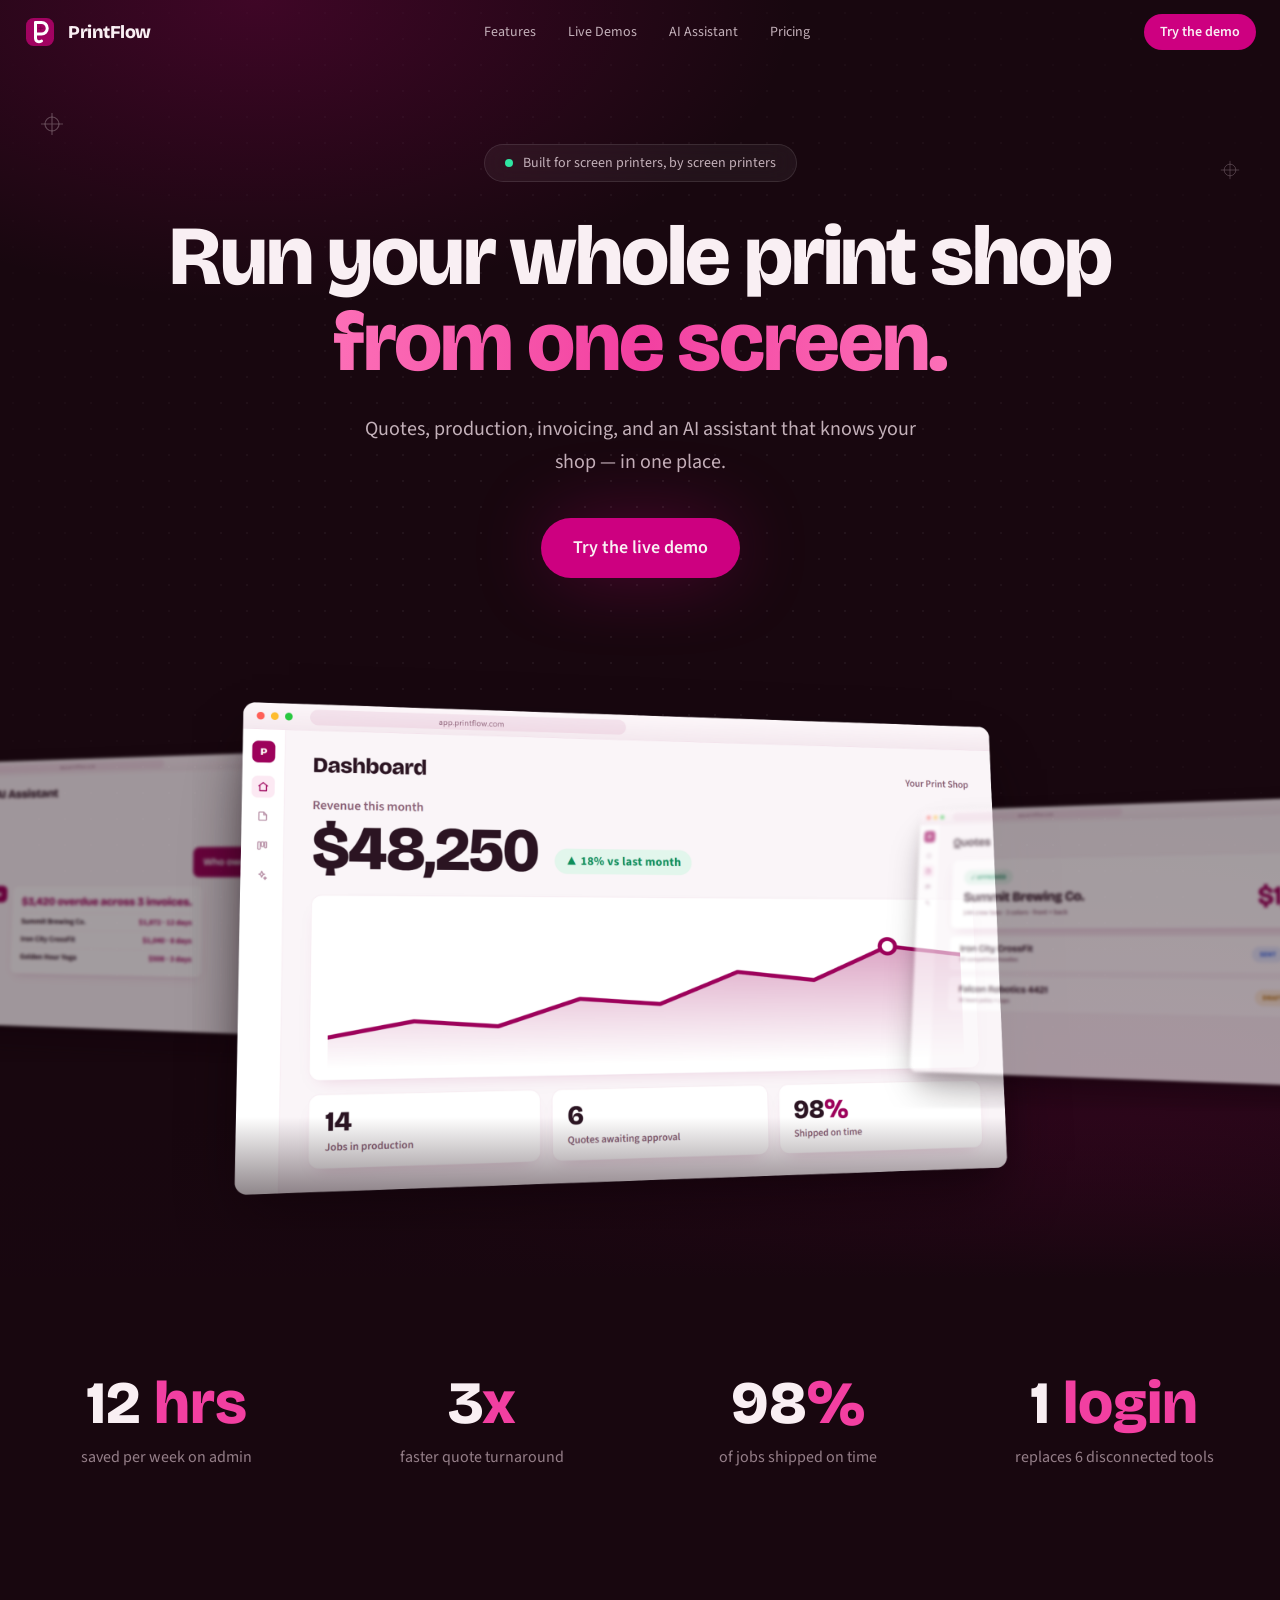
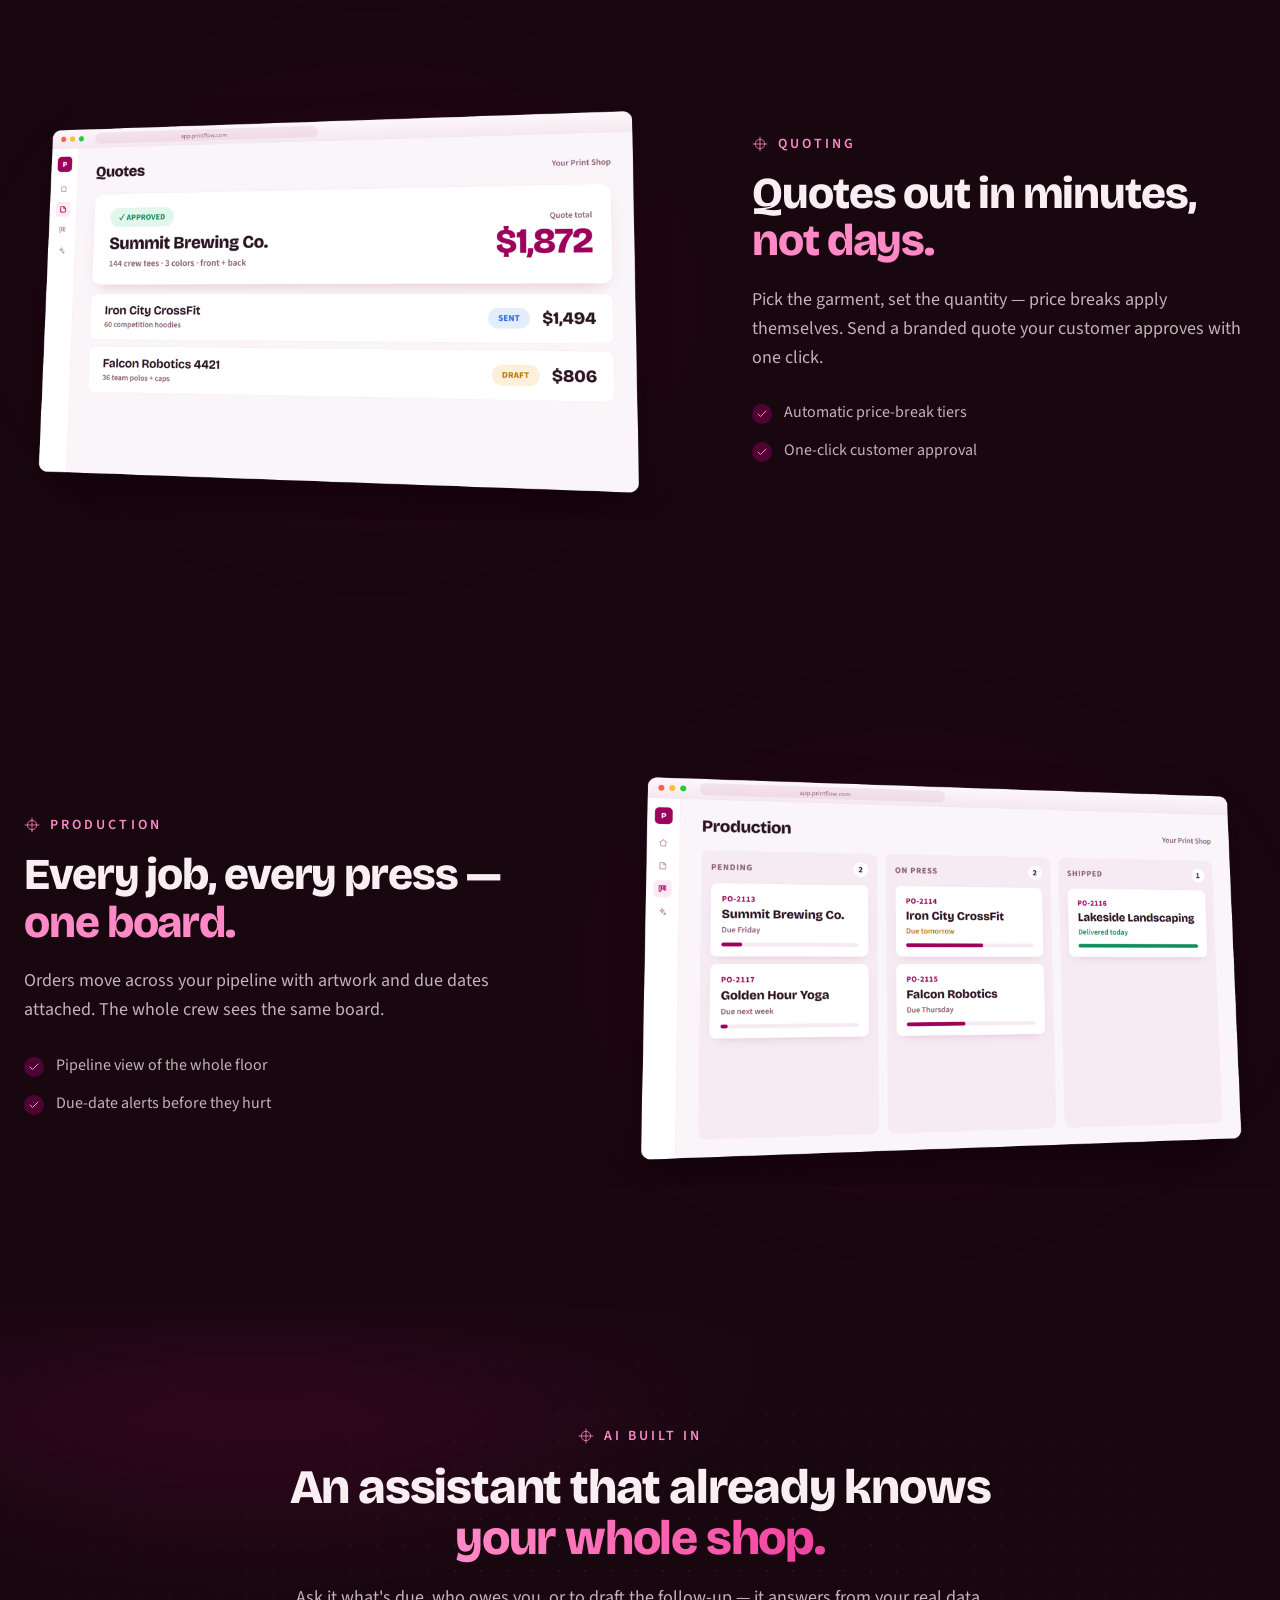
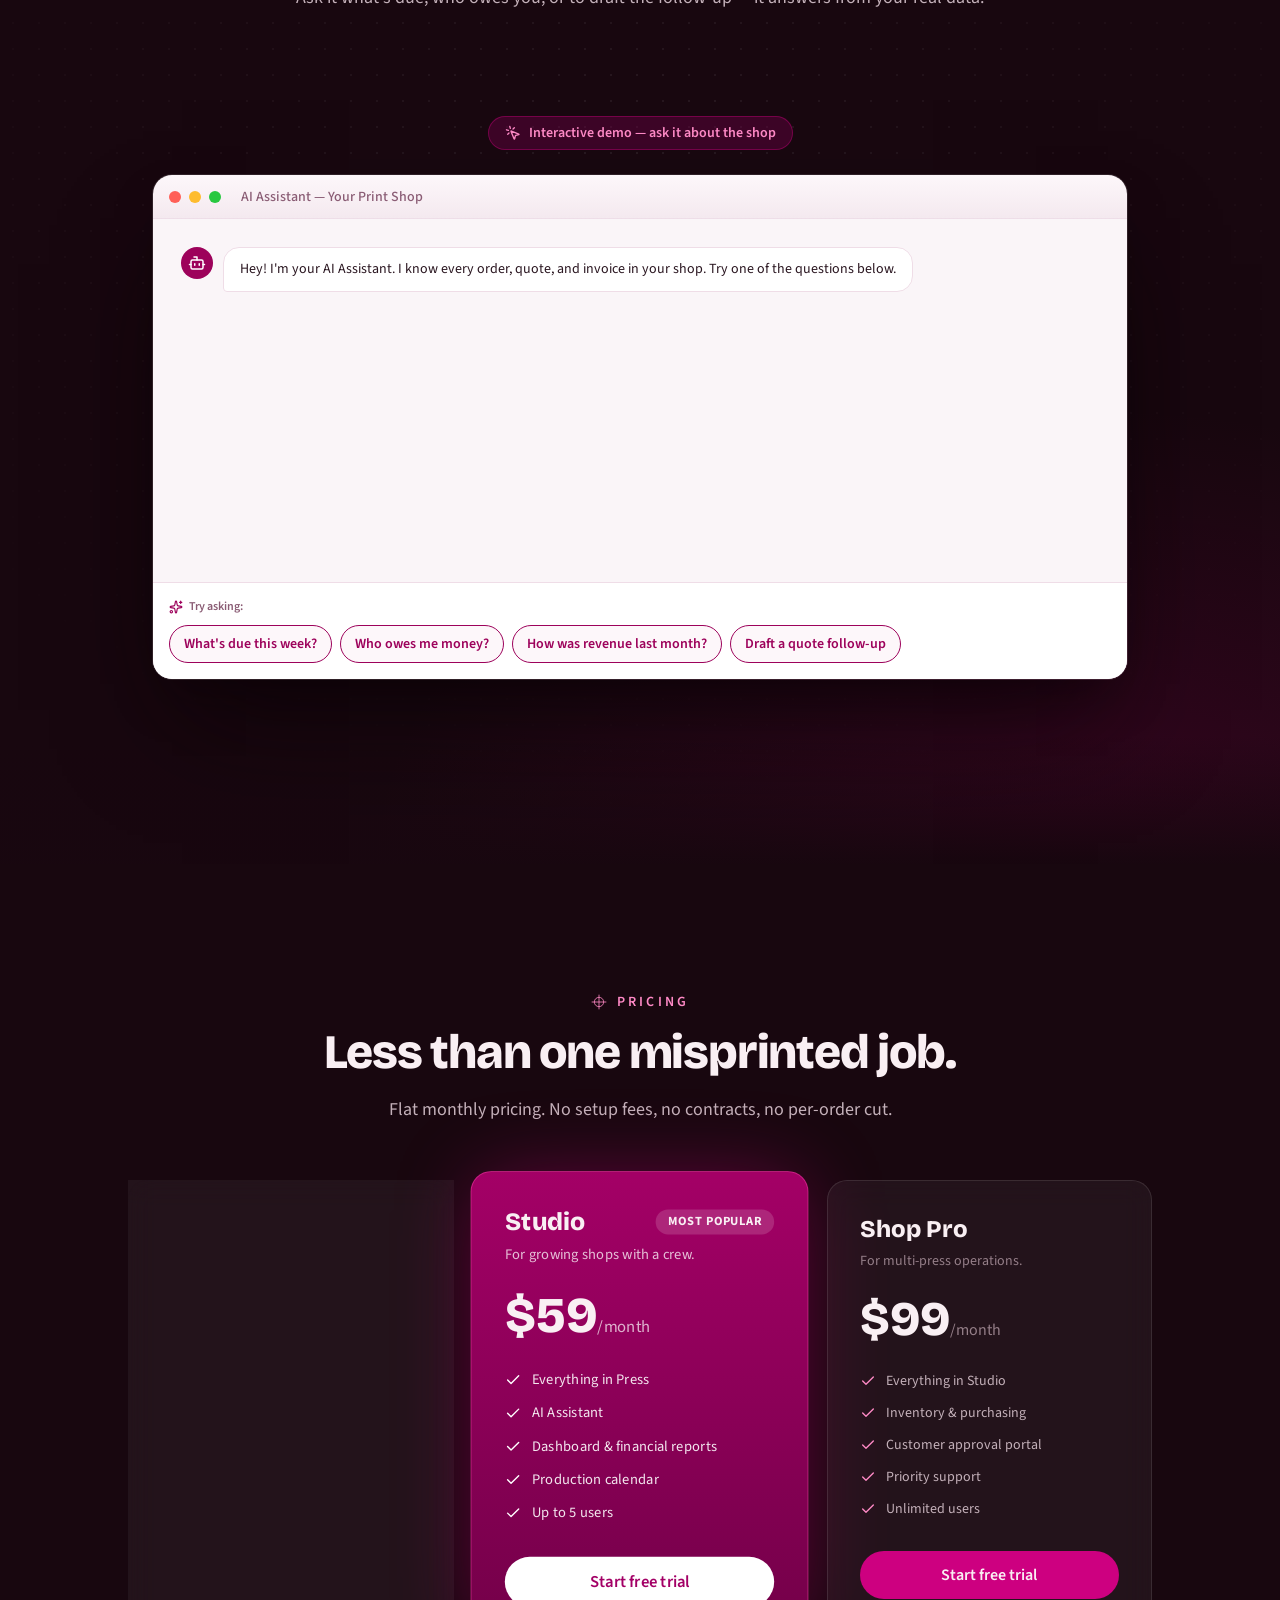
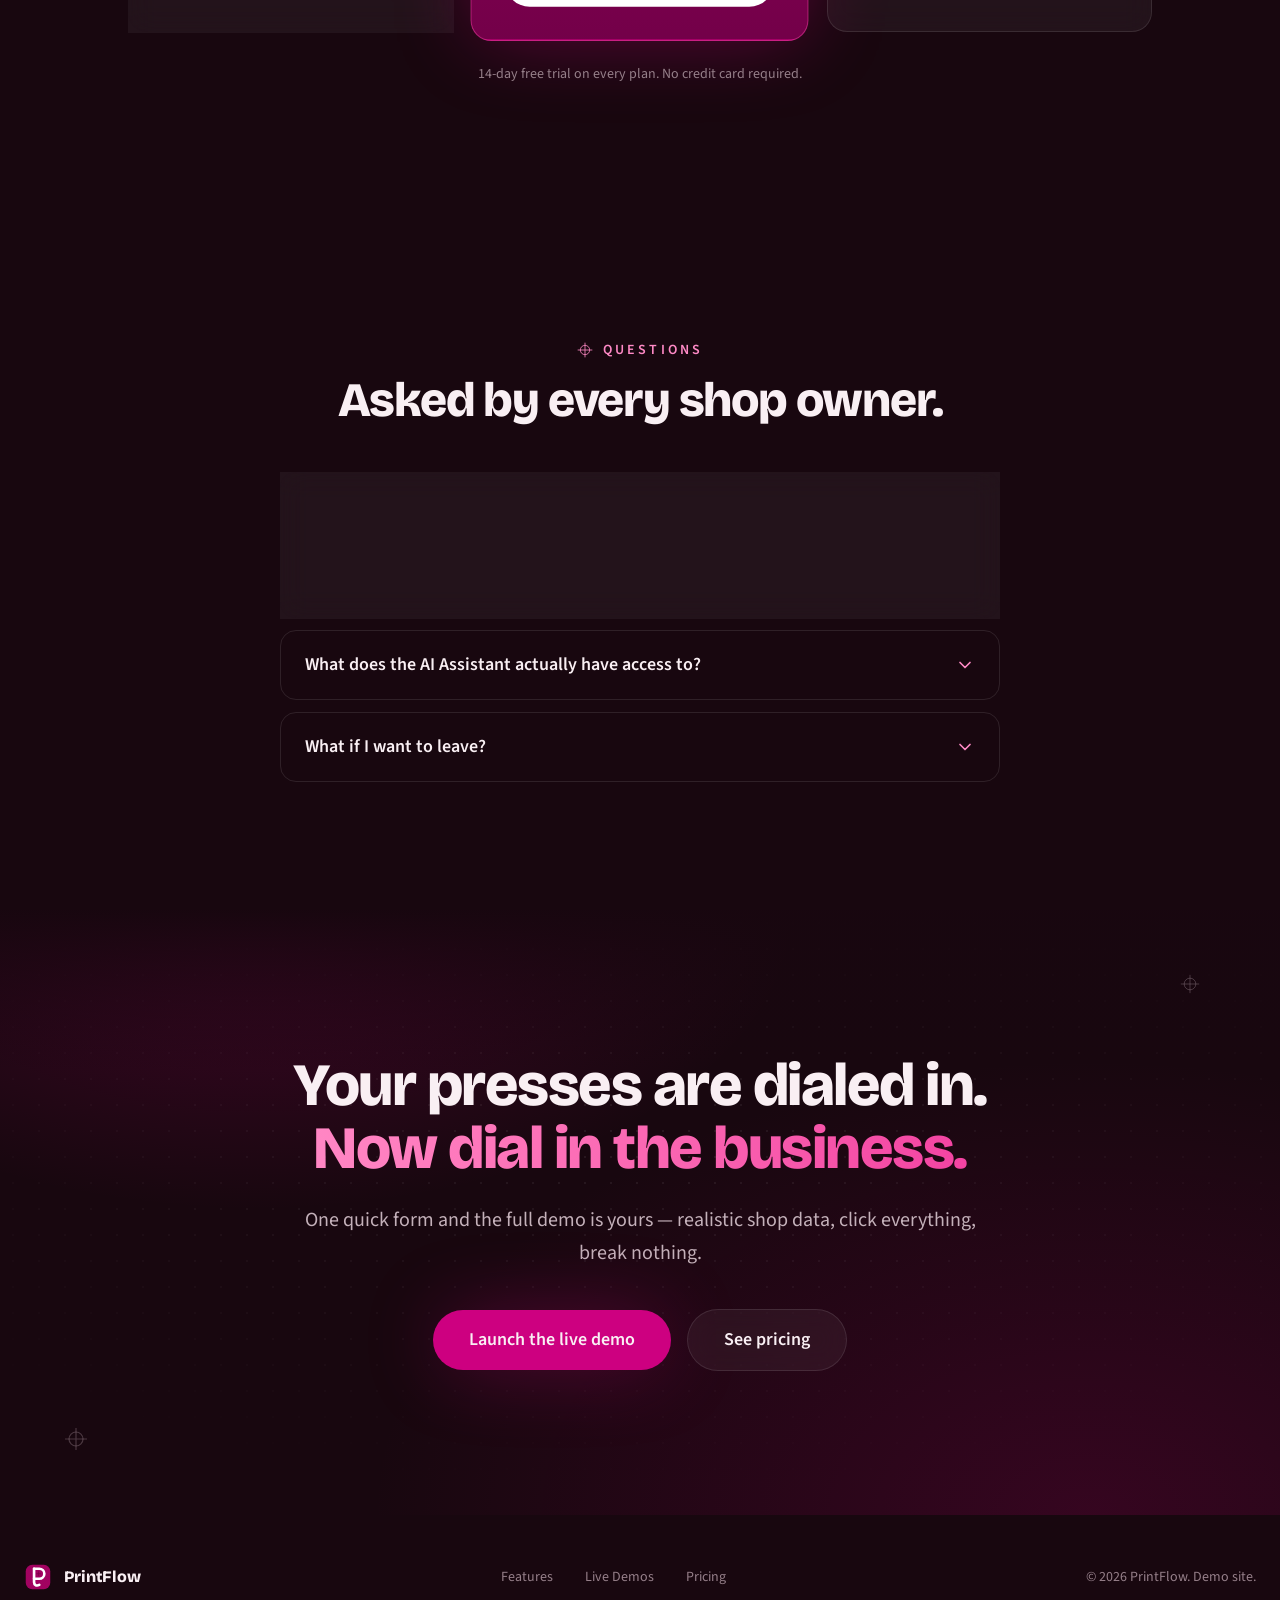
==== commit 9036c58d: "feat: remove AI demo text box, suggested questions only" ====
--- a/index.html
+++ b/index.html
@@ -9,8 +9,8 @@
     <link rel="preconnect" href="https://fonts.googleapis.com" />
     <link rel="preconnect" href="https://fonts.gstatic.com" crossorigin />
     <link href="https://fonts.googleapis.com/css2?family=Bricolage+Grotesque:opsz,wght@12..96,300;12..96,500;12..96,800&family=Source+Sans+3:wght@400;600&display=swap" rel="stylesheet" />
-    <script type="module" crossorigin src="/assets/index-BeGz2uhw.js"></script>
-    <link rel="stylesheet" crossorigin href="/assets/index-6BejAJYt.css">
+    <script type="module" crossorigin src="/assets/index-KY2CZA2C.js"></script>
+    <link rel="stylesheet" crossorigin href="/assets/index-BgrYk9JY.css">
   </head>
   <body>
     <div id="root"></div>
--- a/assets/index-BgrYk9JY.css
+++ b/assets/index-BgrYk9JY.css
@@ -0,0 +1,2 @@
+/*! tailwindcss v4.3.0 | MIT License | https://tailwindcss.com */
+@layer properties{@supports (((-webkit-hyphens:none)) and (not (margin-trim:inline))) or ((-moz-orient:inline) and (not (color:rgb(from red r g b)))){*,:before,:after,::backdrop{--tw-rotate-x:initial;--tw-rotate-y:initial;--tw-rotate-z:initial;--tw-skew-x:initial;--tw-skew-y:initial;--tw-space-y-reverse:0;--tw-border-style:solid;--tw-gradient-position:initial;--tw-gradient-from:#0000;--tw-gradient-via:#0000;--tw-gradient-to:#0000;--tw-gradient-stops:initial;--tw-gradient-via-stops:initial;--tw-gradient-from-position:0%;--tw-gradient-via-position:50%;--tw-gradient-to-position:100%;--tw-leading:initial;--tw-font-weight:initial;--tw-tracking:initial;--tw-shadow:0 0 #0000;--tw-shadow-color:initial;--tw-shadow-alpha:100%;--tw-inset-shadow:0 0 #0000;--tw-inset-shadow-color:initial;--tw-inset-shadow-alpha:100%;--tw-ring-color:initial;--tw-ring-shadow:0 0 #0000;--tw-inset-ring-color:initial;--tw-inset-ring-shadow:0 0 #0000;--tw-ring-inset:initial;--tw-ring-offset-width:0px;--tw-ring-offset-color:#fff;--tw-ring-offset-shadow:0 0 #0000;--tw-blur:initial;--tw-brightness:initial;--tw-contrast:initial;--tw-grayscale:initial;--tw-hue-rotate:initial;--tw-invert:initial;--tw-opacity:initial;--tw-saturate:initial;--tw-sepia:initial;--tw-drop-shadow:initial;--tw-drop-shadow-color:initial;--tw-drop-shadow-alpha:100%;--tw-drop-shadow-size:initial;--tw-backdrop-blur:initial;--tw-backdrop-brightness:initial;--tw-backdrop-contrast:initial;--tw-backdrop-grayscale:initial;--tw-backdrop-hue-rotate:initial;--tw-backdrop-invert:initial;--tw-backdrop-opacity:initial;--tw-backdrop-saturate:initial;--tw-backdrop-sepia:initial;--tw-duration:initial;--tw-ease:initial;--tw-translate-x:0;--tw-translate-y:0;--tw-translate-z:0}}}@layer theme{:root,:host{--font-sans:"Source Sans 3", sans-serif;--font-mono:ui-monospace, SFMono-Regular, Menlo, Monaco, Consolas, "Liberation Mono", "Courier New", monospace;--color-white:#fff;--spacing:.25rem;--container-md:28rem;--container-xl:36rem;--container-2xl:42rem;--container-3xl:48rem;--container-4xl:56rem;--container-5xl:64rem;--container-6xl:72rem;--container-7xl:80rem;--text-xs:.75rem;--text-xs--line-height:calc(1 / .75);--text-sm:.875rem;--text-sm--line-height:calc(1.25 / .875);--text-base:1rem;--text-base--line-height:calc(1.5 / 1);--text-lg:1.125rem;--text-lg--line-height:calc(1.75 / 1.125);--text-xl:1.25rem;--text-xl--line-height:calc(1.75 / 1.25);--text-2xl:1.5rem;--text-2xl--line-height:calc(2 / 1.5);--text-3xl:1.875rem;--text-3xl--line-height:calc(2.25 / 1.875);--text-4xl:2.25rem;--text-4xl--line-height:calc(2.5 / 2.25);--text-5xl:3rem;--text-5xl--line-height:1;--text-6xl:3.75rem;--text-6xl--line-height:1;--font-weight-medium:500;--font-weight-semibold:600;--font-weight-bold:700;--font-weight-extrabold:800;--tracking-tight:-.025em;--tracking-wider:.05em;--leading-tight:1.25;--leading-relaxed:1.625;--radius-sm:.25rem;--radius-lg:.5rem;--radius-xl:.75rem;--radius-2xl:1rem;--radius-3xl:1.5rem;--drop-shadow-2xl:0 25px 25px #00000026;--ease-out:cubic-bezier(0, 0, .2, 1);--blur-sm:8px;--blur-3xl:64px;--default-transition-duration:.15s;--default-transition-timing-function:cubic-bezier(.4, 0, .2, 1);--default-font-family:var(--font-sans);--default-mono-font-family:var(--font-mono);--color-ink-950:oklch(16% .035 350);--color-ink-900:oklch(20% .045 348);--color-paper:oklch(96% .012 350);--color-paper-dim:oklch(78% .025 348);--color-paper-faint:oklch(62% .03 348);--color-magenta-300:oklch(78% .16 350);--color-magenta-400:oklch(66% .23 352);--color-magenta-500:oklch(55% .24 352);--color-magenta-600:oklch(46% .21 351);--color-magenta-700:oklch(36% .16 350);--color-mint:oklch(82% .17 162);--font-display:"Bricolage Grotesque", serif;--radius-card:1.25rem;--animate-float-a:float-a 9s ease-in-out infinite;--animate-float-b:float-b 11s ease-in-out infinite;--animate-pulse-dot:pulse-dot 2.2s ease-in-out infinite}}@layer base{*,:after,:before,::backdrop{box-sizing:border-box;border:0 solid;margin:0;padding:0}::file-selector-button{box-sizing:border-box;border:0 solid;margin:0;padding:0}html,:host{-webkit-text-size-adjust:100%;tab-size:4;line-height:1.5;font-family:var(--default-font-family,ui-sans-serif, system-ui, sans-serif, "Apple Color Emoji", "Segoe UI Emoji", "Segoe UI Symbol", "Noto Color Emoji");font-feature-settings:var(--default-font-feature-settings,normal);font-variation-settings:var(--default-font-variation-settings,normal);-webkit-tap-highlight-color:transparent}hr{height:0;color:inherit;border-top-width:1px}abbr:where([title]){-webkit-text-decoration:underline dotted;text-decoration:underline dotted}h1,h2,h3,h4,h5,h6{font-size:inherit;font-weight:inherit}a{color:inherit;-webkit-text-decoration:inherit;-webkit-text-decoration:inherit;-webkit-text-decoration:inherit;-webkit-text-decoration:inherit;text-decoration:inherit}b,strong{font-weight:bolder}code,kbd,samp,pre{font-family:var(--default-mono-font-family,ui-monospace, SFMono-Regular, Menlo, Monaco, Consolas, "Liberation Mono", "Courier New", monospace);font-feature-settings:var(--default-mono-font-feature-settings,normal);font-variation-settings:var(--default-mono-font-variation-settings,normal);font-size:1em}small{font-size:80%}sub,sup{vertical-align:baseline;font-size:75%;line-height:0;position:relative}sub{bottom:-.25em}sup{top:-.5em}table{text-indent:0;border-color:inherit;border-collapse:collapse}:-moz-focusring{outline:auto}progress{vertical-align:baseline}summary{display:list-item}ol,ul,menu{list-style:none}img,svg,video,canvas,audio,iframe,embed,object{vertical-align:middle;display:block}img,video{max-width:100%;height:auto}button,input,select,optgroup,textarea{font:inherit;font-feature-settings:inherit;font-variation-settings:inherit;letter-spacing:inherit;color:inherit;opacity:1;background-color:#0000;border-radius:0}::file-selector-button{font:inherit;font-feature-settings:inherit;font-variation-settings:inherit;letter-spacing:inherit;color:inherit;opacity:1;background-color:#0000;border-radius:0}:where(select:is([multiple],[size])) optgroup{font-weight:bolder}:where(select:is([multiple],[size])) optgroup option{padding-inline-start:20px}::file-selector-button{margin-inline-end:4px}::placeholder{opacity:1}@supports (not ((-webkit-appearance:-apple-pay-button))) or (contain-intrinsic-size:1px){::placeholder{color:currentColor}@supports (color:color-mix(in lab, red, red)){::placeholder{color:color-mix(in oklab, currentcolor 50%, transparent)}}}textarea{resize:vertical}::-webkit-search-decoration{-webkit-appearance:none}::-webkit-date-and-time-value{min-height:1lh;text-align:inherit}::-webkit-datetime-edit{display:inline-flex}::-webkit-datetime-edit-fields-wrapper{padding:0}::-webkit-datetime-edit{padding-block:0}::-webkit-datetime-edit-year-field{padding-block:0}::-webkit-datetime-edit-month-field{padding-block:0}::-webkit-datetime-edit-day-field{padding-block:0}::-webkit-datetime-edit-hour-field{padding-block:0}::-webkit-datetime-edit-minute-field{padding-block:0}::-webkit-datetime-edit-second-field{padding-block:0}::-webkit-datetime-edit-millisecond-field{padding-block:0}::-webkit-datetime-edit-meridiem-field{padding-block:0}::-webkit-calendar-picker-indicator{line-height:1}:-moz-ui-invalid{box-shadow:none}button,input:where([type=button],[type=reset],[type=submit]){appearance:button}::file-selector-button{appearance:button}::-webkit-inner-spin-button{height:auto}::-webkit-outer-spin-button{height:auto}[hidden]:where(:not([hidden=until-found])){display:none!important}}@layer components;@layer utilities{.pointer-events-none{pointer-events:none}.absolute{position:absolute}.fixed{position:fixed}.relative{position:relative}.inset-0{inset:calc(var(--spacing) * 0)}.inset-x-0{inset-inline:calc(var(--spacing) * 0)}.top-0{top:calc(var(--spacing) * 0)}.top-5{top:calc(var(--spacing) * 5)}.top-16{top:calc(var(--spacing) * 16)}.top-28{top:calc(var(--spacing) * 28)}.top-40{top:calc(var(--spacing) * 40)}.-right-44{right:calc(var(--spacing) * -44)}.right-5{right:calc(var(--spacing) * 5)}.right-10{right:calc(var(--spacing) * 10)}.right-20{right:calc(var(--spacing) * 20)}.bottom-0{bottom:calc(var(--spacing) * 0)}.bottom-16{bottom:calc(var(--spacing) * 16)}.-left-40{left:calc(var(--spacing) * -40)}.left-10{left:calc(var(--spacing) * 10)}.left-16{left:calc(var(--spacing) * 16)}.z-50{z-index:50}.z-\[100\]{z-index:100}.-m-8{margin:calc(var(--spacing) * -8)}.mx-auto{margin-inline:auto}.my-4{margin-block:calc(var(--spacing) * 4)}.mt-0\.5{margin-top:calc(var(--spacing) * .5)}.mt-1{margin-top:calc(var(--spacing) * 1)}.mt-1\.5{margin-top:calc(var(--spacing) * 1.5)}.mt-2{margin-top:calc(var(--spacing) * 2)}.mt-2\.5{margin-top:calc(var(--spacing) * 2.5)}.mt-3{margin-top:calc(var(--spacing) * 3)}.mt-4{margin-top:calc(var(--spacing) * 4)}.mt-5{margin-top:calc(var(--spacing) * 5)}.mt-6{margin-top:calc(var(--spacing) * 6)}.mt-7{margin-top:calc(var(--spacing) * 7)}.mt-8{margin-top:calc(var(--spacing) * 8)}.mt-10{margin-top:calc(var(--spacing) * 10)}.mt-12{margin-top:calc(var(--spacing) * 12)}.mt-14{margin-top:calc(var(--spacing) * 14)}.mt-16{margin-top:calc(var(--spacing) * 16)}.mr-2\.5{margin-right:calc(var(--spacing) * 2.5)}.mb-1\.5{margin-bottom:calc(var(--spacing) * 1.5)}.mb-2\.5{margin-bottom:calc(var(--spacing) * 2.5)}.mb-3{margin-bottom:calc(var(--spacing) * 3)}.mb-5{margin-bottom:calc(var(--spacing) * 5)}.mb-6{margin-bottom:calc(var(--spacing) * 6)}.mb-8{margin-bottom:calc(var(--spacing) * 8)}.ml-3{margin-left:calc(var(--spacing) * 3)}.block{display:block}.flex{display:flex}.grid{display:grid}.hidden{display:none}.inline-flex{display:inline-flex}.table{display:table}.h-2{height:calc(var(--spacing) * 2)}.h-3{height:calc(var(--spacing) * 3)}.h-3\.5{height:calc(var(--spacing) * 3.5)}.h-4{height:calc(var(--spacing) * 4)}.h-4\.5{height:calc(var(--spacing) * 4.5)}.h-5{height:calc(var(--spacing) * 5)}.h-6{height:calc(var(--spacing) * 6)}.h-7{height:calc(var(--spacing) * 7)}.h-8{height:calc(var(--spacing) * 8)}.h-10{height:calc(var(--spacing) * 10)}.h-11{height:calc(var(--spacing) * 11)}.h-12{height:calc(var(--spacing) * 12)}.h-14{height:calc(var(--spacing) * 14)}.h-16{height:calc(var(--spacing) * 16)}.h-32{height:calc(var(--spacing) * 32)}.h-36{height:calc(var(--spacing) * 36)}.h-40{height:calc(var(--spacing) * 40)}.h-full{height:100%}.h-px{height:1px}.max-h-\[calc\(100vh-2rem\)\]{max-height:calc(100vh - 2rem)}.min-h-\[220px\]{min-height:220px}.w-2{width:calc(var(--spacing) * 2)}.w-3{width:calc(var(--spacing) * 3)}.w-3\.5{width:calc(var(--spacing) * 3.5)}.w-4{width:calc(var(--spacing) * 4)}.w-4\.5{width:calc(var(--spacing) * 4.5)}.w-5{width:calc(var(--spacing) * 5)}.w-6{width:calc(var(--spacing) * 6)}.w-7{width:calc(var(--spacing) * 7)}.w-8{width:calc(var(--spacing) * 8)}.w-10{width:calc(var(--spacing) * 10)}.w-12{width:calc(var(--spacing) * 12)}.w-14{width:calc(var(--spacing) * 14)}.w-\[46\%\]{width:46%}.w-full{width:100%}.max-w-2xl{max-width:var(--container-2xl)}.max-w-3xl{max-width:var(--container-3xl)}.max-w-4xl{max-width:var(--container-4xl)}.max-w-5xl{max-width:var(--container-5xl)}.max-w-6xl{max-width:var(--container-6xl)}.max-w-7xl{max-width:var(--container-7xl)}.max-w-\[78\%\]{max-width:78%}.max-w-md{max-width:var(--container-md)}.max-w-xl{max-width:var(--container-xl)}.flex-1{flex:1}.flex-shrink-0{flex-shrink:0}.rotate-180{rotate:180deg}.transform{transform:var(--tw-rotate-x,) var(--tw-rotate-y,) var(--tw-rotate-z,) var(--tw-skew-x,) var(--tw-skew-y,)}.animate-float-a{animation:var(--animate-float-a)}.animate-float-b{animation:var(--animate-float-b)}.animate-pulse-dot{animation:var(--animate-pulse-dot)}.cursor-pointer{cursor:pointer}.grid-cols-2{grid-template-columns:repeat(2,minmax(0,1fr))}.grid-cols-3{grid-template-columns:repeat(3,minmax(0,1fr))}.flex-col{flex-direction:column}.flex-wrap{flex-wrap:wrap}.items-baseline{align-items:baseline}.items-center{align-items:center}.items-start{align-items:flex-start}.items-stretch{align-items:stretch}.justify-between{justify-content:space-between}.justify-center{justify-content:center}.justify-end{justify-content:flex-end}.justify-start{justify-content:flex-start}.gap-1{gap:calc(var(--spacing) * 1)}.gap-1\.5{gap:calc(var(--spacing) * 1.5)}.gap-2{gap:calc(var(--spacing) * 2)}.gap-2\.5{gap:calc(var(--spacing) * 2.5)}.gap-3{gap:calc(var(--spacing) * 3)}.gap-4{gap:calc(var(--spacing) * 4)}.gap-6{gap:calc(var(--spacing) * 6)}.gap-8{gap:calc(var(--spacing) * 8)}.gap-12{gap:calc(var(--spacing) * 12)}:where(.space-y-2\.5>:not(:last-child)){--tw-space-y-reverse:0;margin-block-start:calc(calc(var(--spacing) * 2.5) * var(--tw-space-y-reverse));margin-block-end:calc(calc(var(--spacing) * 2.5) * calc(1 - var(--tw-space-y-reverse)))}:where(.space-y-3>:not(:last-child)){--tw-space-y-reverse:0;margin-block-start:calc(calc(var(--spacing) * 3) * var(--tw-space-y-reverse));margin-block-end:calc(calc(var(--spacing) * 3) * calc(1 - var(--tw-space-y-reverse)))}:where(.space-y-3\.5>:not(:last-child)){--tw-space-y-reverse:0;margin-block-start:calc(calc(var(--spacing) * 3.5) * var(--tw-space-y-reverse));margin-block-end:calc(calc(var(--spacing) * 3.5) * calc(1 - var(--tw-space-y-reverse)))}:where(.space-y-4>:not(:last-child)){--tw-space-y-reverse:0;margin-block-start:calc(calc(var(--spacing) * 4) * var(--tw-space-y-reverse));margin-block-end:calc(calc(var(--spacing) * 4) * calc(1 - var(--tw-space-y-reverse)))}:where(.space-y-7>:not(:last-child)){--tw-space-y-reverse:0;margin-block-start:calc(calc(var(--spacing) * 7) * var(--tw-space-y-reverse));margin-block-end:calc(calc(var(--spacing) * 7) * calc(1 - var(--tw-space-y-reverse)))}.gap-x-8{column-gap:calc(var(--spacing) * 8)}.gap-y-2{row-gap:calc(var(--spacing) * 2)}.gap-y-12{row-gap:calc(var(--spacing) * 12)}.overflow-hidden{overflow:hidden}.overflow-y-auto{overflow-y:auto}.rounded-2xl{border-radius:var(--radius-2xl)}.rounded-3xl{border-radius:var(--radius-3xl)}.rounded-card{border-radius:var(--radius-card)}.rounded-full{border-radius:3.40282e38px}.rounded-lg{border-radius:var(--radius-lg)}.rounded-xl{border-radius:var(--radius-xl)}.rounded-br-sm{border-bottom-right-radius:var(--radius-sm)}.rounded-bl-sm{border-bottom-left-radius:var(--radius-sm)}.border{border-style:var(--tw-border-style);border-width:1px}.border-t{border-top-style:var(--tw-border-style);border-top-width:1px}.border-b{border-bottom-style:var(--tw-border-style);border-bottom-width:1px}.border-dashed{--tw-border-style:dashed;border-style:dashed}.border-\[\#D9A8C4\]{border-color:#d9a8c4}.border-\[\#E8D5DF\]{border-color:#e8d5df}.border-\[\#EFDDE7\]{border-color:#efdde7}.border-magenta-400{border-color:var(--color-magenta-400)}.border-magenta-400\/50{border-color:#f23ea180}@supports (color:color-mix(in lab, red, red)){.border-magenta-400\/50{border-color:color-mix(in oklab, var(--color-magenta-400) 50%, transparent)}}.border-magenta-500\/30{border-color:#cb007f4d}@supports (color:color-mix(in lab, red, red)){.border-magenta-500\/30{border-color:color-mix(in oklab, var(--color-magenta-500) 30%, transparent)}}.border-magenta-500\/40{border-color:#cb007f66}@supports (color:color-mix(in lab, red, red)){.border-magenta-500\/40{border-color:color-mix(in oklab, var(--color-magenta-500) 40%, transparent)}}.border-magenta-700\/10{border-color:#7200481a}@supports (color:color-mix(in lab, red, red)){.border-magenta-700\/10{border-color:color-mix(in oklab, var(--color-magenta-700) 10%, transparent)}}.border-white\/10{border-color:#ffffff1a}@supports (color:color-mix(in lab, red, red)){.border-white\/10{border-color:color-mix(in oklab, var(--color-white) 10%, transparent)}}.bg-\[\#28C840\]{background-color:#28c840}.bg-\[\#FAF5F8\]{background-color:#faf5f8}.bg-\[\#FDFAFC\]{background-color:#fdfafc}.bg-\[\#FEBC2E\]{background-color:#febc2e}.bg-\[\#FF5F57\]{background-color:#ff5f57}.bg-ink-900{background-color:var(--color-ink-900)}.bg-ink-950\/80{background-color:#18070fcc}@supports (color:color-mix(in lab, red, red)){.bg-ink-950\/80{background-color:color-mix(in oklab, var(--color-ink-950) 80%, transparent)}}.bg-magenta-500{background-color:var(--color-magenta-500)}.bg-magenta-500\/15{background-color:#cb007f26}@supports (color:color-mix(in lab, red, red)){.bg-magenta-500\/15{background-color:color-mix(in oklab, var(--color-magenta-500) 15%, transparent)}}.bg-magenta-700\/40{background-color:#72004866}@supports (color:color-mix(in lab, red, red)){.bg-magenta-700\/40{background-color:color-mix(in oklab, var(--color-magenta-700) 40%, transparent)}}.bg-magenta-700\/60{background-color:#72004899}@supports (color:color-mix(in lab, red, red)){.bg-magenta-700\/60{background-color:color-mix(in oklab, var(--color-magenta-700) 60%, transparent)}}.bg-mint{background-color:var(--color-mint)}.bg-transparent{background-color:#0000}.bg-white{background-color:var(--color-white)}.bg-white\/5{background-color:#ffffff0d}@supports (color:color-mix(in lab, red, red)){.bg-white\/5{background-color:color-mix(in oklab, var(--color-white) 5%, transparent)}}.bg-white\/15{background-color:#ffffff26}@supports (color:color-mix(in lab, red, red)){.bg-white\/15{background-color:color-mix(in oklab, var(--color-white) 15%, transparent)}}.bg-white\/25{background-color:#ffffff40}@supports (color:color-mix(in lab, red, red)){.bg-white\/25{background-color:color-mix(in oklab, var(--color-white) 25%, transparent)}}.bg-gradient-to-b{--tw-gradient-position:to bottom in oklab;background-image:linear-gradient(var(--tw-gradient-stops))}.bg-gradient-to-r{--tw-gradient-position:to right in oklab;background-image:linear-gradient(var(--tw-gradient-stops))}.bg-gradient-to-t{--tw-gradient-position:to top in oklab;background-image:linear-gradient(var(--tw-gradient-stops))}.from-\[\#FDF7FA\]{--tw-gradient-from:#fdf7fa;--tw-gradient-stops:var(--tw-gradient-via-stops,var(--tw-gradient-position), var(--tw-gradient-from) var(--tw-gradient-from-position), var(--tw-gradient-to) var(--tw-gradient-to-position))}.from-ink-950{--tw-gradient-from:var(--color-ink-950);--tw-gradient-stops:var(--tw-gradient-via-stops,var(--tw-gradient-position), var(--tw-gradient-from) var(--tw-gradient-from-position), var(--tw-gradient-to) var(--tw-gradient-to-position))}.from-magenta-300{--tw-gradient-from:var(--color-magenta-300);--tw-gradient-stops:var(--tw-gradient-via-stops,var(--tw-gradient-position), var(--tw-gradient-from) var(--tw-gradient-from-position), var(--tw-gradient-to) var(--tw-gradient-to-position))}.from-magenta-600{--tw-gradient-from:var(--color-magenta-600);--tw-gradient-stops:var(--tw-gradient-via-stops,var(--tw-gradient-position), var(--tw-gradient-from) var(--tw-gradient-from-position), var(--tw-gradient-to) var(--tw-gradient-to-position))}.from-transparent{--tw-gradient-from:transparent;--tw-gradient-stops:var(--tw-gradient-via-stops,var(--tw-gradient-position), var(--tw-gradient-from) var(--tw-gradient-from-position), var(--tw-gradient-to) var(--tw-gradient-to-position))}.via-magenta-400{--tw-gradient-via:var(--color-magenta-400);--tw-gradient-via-stops:var(--tw-gradient-position), var(--tw-gradient-from) var(--tw-gradient-from-position), var(--tw-gradient-via) var(--tw-gradient-via-position), var(--tw-gradient-to) var(--tw-gradient-to-position);--tw-gradient-stops:var(--tw-gradient-via-stops)}.to-\[\#F4E9EF\]{--tw-gradient-to:#f4e9ef;--tw-gradient-stops:var(--tw-gradient-via-stops,var(--tw-gradient-position), var(--tw-gradient-from) var(--tw-gradient-from-position), var(--tw-gradient-to) var(--tw-gradient-to-position))}.to-ink-950{--tw-gradient-to:var(--color-ink-950);--tw-gradient-stops:var(--tw-gradient-via-stops,var(--tw-gradient-position), var(--tw-gradient-from) var(--tw-gradient-from-position), var(--tw-gradient-to) var(--tw-gradient-to-position))}.to-magenta-300{--tw-gradient-to:var(--color-magenta-300);--tw-gradient-stops:var(--tw-gradient-via-stops,var(--tw-gradient-position), var(--tw-gradient-from) var(--tw-gradient-from-position), var(--tw-gradient-to) var(--tw-gradient-to-position))}.to-magenta-400{--tw-gradient-to:var(--color-magenta-400);--tw-gradient-stops:var(--tw-gradient-via-stops,var(--tw-gradient-position), var(--tw-gradient-from) var(--tw-gradient-from-position), var(--tw-gradient-to) var(--tw-gradient-to-position))}.to-magenta-700{--tw-gradient-to:var(--color-magenta-700);--tw-gradient-stops:var(--tw-gradient-via-stops,var(--tw-gradient-position), var(--tw-gradient-from) var(--tw-gradient-from-position), var(--tw-gradient-to) var(--tw-gradient-to-position))}.to-transparent{--tw-gradient-to:transparent;--tw-gradient-stops:var(--tw-gradient-via-stops,var(--tw-gradient-position), var(--tw-gradient-from) var(--tw-gradient-from-position), var(--tw-gradient-to) var(--tw-gradient-to-position))}.bg-clip-text{-webkit-background-clip:text;background-clip:text}.p-3{padding:calc(var(--spacing) * 3)}.p-4{padding:calc(var(--spacing) * 4)}.p-5{padding:calc(var(--spacing) * 5)}.p-6{padding:calc(var(--spacing) * 6)}.p-8{padding:calc(var(--spacing) * 8)}.px-1{padding-inline:calc(var(--spacing) * 1)}.px-2{padding-inline:calc(var(--spacing) * 2)}.px-3{padding-inline:calc(var(--spacing) * 3)}.px-3\.5{padding-inline:calc(var(--spacing) * 3.5)}.px-4{padding-inline:calc(var(--spacing) * 4)}.px-5{padding-inline:calc(var(--spacing) * 5)}.px-6{padding-inline:calc(var(--spacing) * 6)}.px-8{padding-inline:calc(var(--spacing) * 8)}.px-9{padding-inline:calc(var(--spacing) * 9)}.py-0\.5{padding-block:calc(var(--spacing) * .5)}.py-1{padding-block:calc(var(--spacing) * 1)}.py-1\.5{padding-block:calc(var(--spacing) * 1.5)}.py-2{padding-block:calc(var(--spacing) * 2)}.py-2\.5{padding-block:calc(var(--spacing) * 2.5)}.py-3{padding-block:calc(var(--spacing) * 3)}.py-3\.5{padding-block:calc(var(--spacing) * 3.5)}.py-4{padding-block:calc(var(--spacing) * 4)}.py-5{padding-block:calc(var(--spacing) * 5)}.py-10{padding-block:calc(var(--spacing) * 10)}.py-12{padding-block:calc(var(--spacing) * 12)}.py-20{padding-block:calc(var(--spacing) * 20)}.py-24{padding-block:calc(var(--spacing) * 24)}.py-28{padding-block:calc(var(--spacing) * 28)}.pt-36{padding-top:calc(var(--spacing) * 36)}.pb-6{padding-bottom:calc(var(--spacing) * 6)}.pb-12{padding-bottom:calc(var(--spacing) * 12)}.text-center{text-align:center}.text-left{text-align:left}.font-display{font-family:var(--font-display)}.text-2xl{font-size:var(--text-2xl);line-height:var(--tw-leading,var(--text-2xl--line-height))}.text-3xl{font-size:var(--text-3xl);line-height:var(--tw-leading,var(--text-3xl--line-height))}.text-4xl{font-size:var(--text-4xl);line-height:var(--tw-leading,var(--text-4xl--line-height))}.text-5xl{font-size:var(--text-5xl);line-height:var(--tw-leading,var(--text-5xl--line-height))}.text-lg{font-size:var(--text-lg);line-height:var(--tw-leading,var(--text-lg--line-height))}.text-sm{font-size:var(--text-sm);line-height:var(--tw-leading,var(--text-sm--line-height))}.text-xl{font-size:var(--text-xl);line-height:var(--tw-leading,var(--text-xl--line-height))}.text-xs{font-size:var(--text-xs);line-height:var(--tw-leading,var(--text-xs--line-height))}.leading-\[1\.02\]{--tw-leading:1.02;line-height:1.02}.leading-\[1\.05\]{--tw-leading:1.05;line-height:1.05}.leading-\[1\.08\]{--tw-leading:1.08;line-height:1.08}.leading-none{--tw-leading:1;line-height:1}.leading-relaxed{--tw-leading:var(--leading-relaxed);line-height:var(--leading-relaxed)}.leading-tight{--tw-leading:var(--leading-tight);line-height:var(--leading-tight)}.font-bold{--tw-font-weight:var(--font-weight-bold);font-weight:var(--font-weight-bold)}.font-extrabold{--tw-font-weight:var(--font-weight-extrabold);font-weight:var(--font-weight-extrabold)}.font-medium{--tw-font-weight:var(--font-weight-medium);font-weight:var(--font-weight-medium)}.font-semibold{--tw-font-weight:var(--font-weight-semibold);font-weight:var(--font-weight-semibold)}.tracking-\[0\.22em\]{--tw-tracking:.22em;letter-spacing:.22em}.tracking-tight{--tw-tracking:var(--tracking-tight);letter-spacing:var(--tracking-tight)}.tracking-wider{--tw-tracking:var(--tracking-wider);letter-spacing:var(--tracking-wider)}.whitespace-pre-line{white-space:pre-line}.text-\[\#2A1620\]{color:#2a1620}.text-\[\#5C3349\]{color:#5c3349}.text-\[\#8A5C74\]{color:#8a5c74}.text-\[\#9D025B\]{color:#9d025b}.text-\[\#A77E92\]{color:#a77e92}.text-\[\#C9A3B7\]{color:#c9a3b7}.text-magenta-300{color:var(--color-magenta-300)}.text-magenta-400{color:var(--color-magenta-400)}.text-magenta-600{color:var(--color-magenta-600)}.text-mint{color:var(--color-mint)}.text-paper{color:var(--color-paper)}.text-paper-dim{color:var(--color-paper-dim)}.text-paper-faint{color:var(--color-paper-faint)}.text-paper-faint\/40{color:#957f8966}@supports (color:color-mix(in lab, red, red)){.text-paper-faint\/40{color:color-mix(in oklab, var(--color-paper-faint) 40%, transparent)}}.text-paper-faint\/50{color:#957f8980}@supports (color:color-mix(in lab, red, red)){.text-paper-faint\/50{color:color-mix(in oklab, var(--color-paper-faint) 50%, transparent)}}.text-transparent{color:#0000}.text-white{color:var(--color-white)}.text-white\/70{color:#ffffffb3}@supports (color:color-mix(in lab, red, red)){.text-white\/70{color:color-mix(in oklab, var(--color-white) 70%, transparent)}}.text-white\/75{color:#ffffffbf}@supports (color:color-mix(in lab, red, red)){.text-white\/75{color:color-mix(in oklab, var(--color-white) 75%, transparent)}}.text-white\/90{color:#ffffffe6}@supports (color:color-mix(in lab, red, red)){.text-white\/90{color:color-mix(in oklab, var(--color-white) 90%, transparent)}}.uppercase{text-transform:uppercase}.opacity-40{opacity:.4}.opacity-60{opacity:.6}.opacity-70{opacity:.7}.opacity-80{opacity:.8}.shadow-glow{--tw-shadow:0 0 80px -10px var(--tw-shadow-color,#c9037a73);box-shadow:var(--tw-inset-shadow), var(--tw-inset-ring-shadow), var(--tw-ring-offset-shadow), var(--tw-ring-shadow), var(--tw-shadow)}.shadow-lg{--tw-shadow:0 10px 15px -3px var(--tw-shadow-color,#0000001a), 0 4px 6px -4px var(--tw-shadow-color,#0000001a);box-shadow:var(--tw-inset-shadow), var(--tw-inset-ring-shadow), var(--tw-ring-offset-shadow), var(--tw-ring-shadow), var(--tw-shadow)}.shadow-window{--tw-shadow:0 60px 110px -30px var(--tw-shadow-color,#0a0006b3), 0 24px 48px -20px var(--tw-shadow-color,#0a000680);box-shadow:var(--tw-inset-shadow), var(--tw-inset-ring-shadow), var(--tw-ring-offset-shadow), var(--tw-ring-shadow), var(--tw-shadow)}.blur-3xl{--tw-blur:blur(var(--blur-3xl));filter:var(--tw-blur,) var(--tw-brightness,) var(--tw-contrast,) var(--tw-grayscale,) var(--tw-hue-rotate,) var(--tw-invert,) var(--tw-saturate,) var(--tw-sepia,) var(--tw-drop-shadow,)}.blur-\[1\.5px\]{--tw-blur:blur(1.5px);filter:var(--tw-blur,) var(--tw-brightness,) var(--tw-contrast,) var(--tw-grayscale,) var(--tw-hue-rotate,) var(--tw-invert,) var(--tw-saturate,) var(--tw-sepia,) var(--tw-drop-shadow,)}.drop-shadow-2xl{--tw-drop-shadow-size:drop-shadow(0 25px 25px var(--tw-drop-shadow-color,#00000026));--tw-drop-shadow:drop-shadow(var(--drop-shadow-2xl));filter:var(--tw-blur,) var(--tw-brightness,) var(--tw-contrast,) var(--tw-grayscale,) var(--tw-hue-rotate,) var(--tw-invert,) var(--tw-saturate,) var(--tw-sepia,) var(--tw-drop-shadow,)}.filter{filter:var(--tw-blur,) var(--tw-brightness,) var(--tw-contrast,) var(--tw-grayscale,) var(--tw-hue-rotate,) var(--tw-invert,) var(--tw-saturate,) var(--tw-sepia,) var(--tw-drop-shadow,)}.backdrop-blur-sm{--tw-backdrop-blur:blur(var(--blur-sm));-webkit-backdrop-filter:var(--tw-backdrop-blur,) var(--tw-backdrop-brightness,) var(--tw-backdrop-contrast,) var(--tw-backdrop-grayscale,) var(--tw-backdrop-hue-rotate,) var(--tw-backdrop-invert,) var(--tw-backdrop-opacity,) var(--tw-backdrop-saturate,) var(--tw-backdrop-sepia,);backdrop-filter:var(--tw-backdrop-blur,) var(--tw-backdrop-brightness,) var(--tw-backdrop-contrast,) var(--tw-backdrop-grayscale,) var(--tw-backdrop-hue-rotate,) var(--tw-backdrop-invert,) var(--tw-backdrop-opacity,) var(--tw-backdrop-saturate,) var(--tw-backdrop-sepia,)}.transition-\[grid-template-rows\]{transition-property:grid-template-rows;transition-timing-function:var(--tw-ease,var(--default-transition-timing-function));transition-duration:var(--tw-duration,var(--default-transition-duration))}.transition-all{transition-property:all;transition-timing-function:var(--tw-ease,var(--default-transition-timing-function));transition-duration:var(--tw-duration,var(--default-transition-duration))}.transition-colors{transition-property:color,background-color,border-color,outline-color,text-decoration-color,fill,stroke,--tw-gradient-from,--tw-gradient-via,--tw-gradient-to;transition-timing-function:var(--tw-ease,var(--default-transition-timing-function));transition-duration:var(--tw-duration,var(--default-transition-duration))}.transition-opacity{transition-property:opacity;transition-timing-function:var(--tw-ease,var(--default-transition-timing-function));transition-duration:var(--tw-duration,var(--default-transition-duration))}.transition-transform{transition-property:transform,translate,scale,rotate;transition-timing-function:var(--tw-ease,var(--default-transition-timing-function));transition-duration:var(--tw-duration,var(--default-transition-duration))}.duration-300{--tw-duration:.3s;transition-duration:.3s}.ease-out{--tw-ease:var(--ease-out);transition-timing-function:var(--ease-out)}@media (hover:hover){.group-hover\:text-\[\#9D025B\]:is(:where(.group):hover *){color:#9d025b}}.placeholder\:text-paper-faint\/60::placeholder{color:#957f8999}@supports (color:color-mix(in lab, red, red)){.placeholder\:text-paper-faint\/60::placeholder{color:color-mix(in oklab, var(--color-paper-faint) 60%, transparent)}}@media (hover:hover){.hover\:-translate-y-0\.5:hover{--tw-translate-y:calc(var(--spacing) * -.5);translate:var(--tw-translate-x) var(--tw-translate-y)}.hover\:scale-\[1\.03\]:hover{scale:1.03}.hover\:border-\[\#9D025B\]:hover{border-color:#9d025b}.hover\:border-magenta-400\/50:hover{border-color:#f23ea180}@supports (color:color-mix(in lab, red, red)){.hover\:border-magenta-400\/50:hover{border-color:color-mix(in oklab, var(--color-magenta-400) 50%, transparent)}}.hover\:bg-\[\#FDF4F9\]:hover{background-color:#fdf4f9}.hover\:bg-magenta-400:hover{background-color:var(--color-magenta-400)}.hover\:bg-white\/10:hover{background-color:#ffffff1a}@supports (color:color-mix(in lab, red, red)){.hover\:bg-white\/10:hover{background-color:color-mix(in oklab, var(--color-white) 10%, transparent)}}.hover\:text-paper:hover{color:var(--color-paper)}.hover\:opacity-70:hover{opacity:.7}.hover\:opacity-90:hover{opacity:.9}.hover\:shadow-md:hover{--tw-shadow:0 4px 6px -1px var(--tw-shadow-color,#0000001a), 0 2px 4px -2px var(--tw-shadow-color,#0000001a);box-shadow:var(--tw-inset-shadow), var(--tw-inset-ring-shadow), var(--tw-ring-offset-shadow), var(--tw-ring-shadow), var(--tw-shadow)}.hover\:shadow-sm:hover{--tw-shadow:0 1px 3px 0 var(--tw-shadow-color,#0000001a), 0 1px 2px -1px var(--tw-shadow-color,#0000001a);box-shadow:var(--tw-inset-shadow), var(--tw-inset-ring-shadow), var(--tw-ring-offset-shadow), var(--tw-ring-shadow), var(--tw-shadow)}}.focus\:border-magenta-400:focus{border-color:var(--color-magenta-400)}.focus\:ring-1:focus{--tw-ring-shadow:var(--tw-ring-inset,) 0 0 0 calc(1px + var(--tw-ring-offset-width)) var(--tw-ring-color,currentcolor);box-shadow:var(--tw-inset-shadow), var(--tw-inset-ring-shadow), var(--tw-ring-offset-shadow), var(--tw-ring-shadow), var(--tw-shadow)}.focus\:ring-magenta-400:focus{--tw-ring-color:var(--color-magenta-400)}.focus\:outline-none:focus{--tw-outline-style:none;outline-style:none}.disabled\:cursor-wait:disabled{cursor:wait}.disabled\:opacity-40:disabled{opacity:.4}.disabled\:opacity-60:disabled{opacity:.6}@media (width>=40rem){.sm\:mt-20{margin-top:calc(var(--spacing) * 20)}.sm\:flex-row{flex-direction:row}.sm\:p-6{padding:calc(var(--spacing) * 6)}.sm\:p-7{padding:calc(var(--spacing) * 7)}.sm\:p-8{padding:calc(var(--spacing) * 8)}.sm\:text-4xl{font-size:var(--text-4xl);line-height:var(--tw-leading,var(--text-4xl--line-height))}.sm\:text-5xl{font-size:var(--text-5xl);line-height:var(--tw-leading,var(--text-5xl--line-height))}.sm\:text-6xl{font-size:var(--text-6xl);line-height:var(--tw-leading,var(--text-6xl--line-height))}.sm\:text-base{font-size:var(--text-base);line-height:var(--tw-leading,var(--text-base--line-height))}.sm\:text-xl{font-size:var(--text-xl);line-height:var(--tw-leading,var(--text-xl--line-height))}}@media (width>=48rem){.md\:flex{display:flex}.md\:grid-cols-\[1fr_280px\]{grid-template-columns:1fr 280px}}@media (width>=64rem){.lg\:block{display:block}.lg\:w-\[42\%\]{width:42%}.lg\:w-\[58\%\]{width:58%}.lg\:-translate-x-12{--tw-translate-x:calc(var(--spacing) * -12);translate:var(--tw-translate-x) var(--tw-translate-y)}.lg\:translate-x-12{--tw-translate-x:calc(var(--spacing) * 12);translate:var(--tw-translate-x) var(--tw-translate-y)}.lg\:scale-\[1\.04\]{scale:1.04}.lg\:grid-cols-3{grid-template-columns:repeat(3,minmax(0,1fr))}.lg\:grid-cols-4{grid-template-columns:repeat(4,minmax(0,1fr))}.lg\:flex-row{flex-direction:row}.lg\:flex-row-reverse{flex-direction:row-reverse}.lg\:items-center{align-items:center}.lg\:gap-8{gap:calc(var(--spacing) * 8)}.lg\:py-14{padding-block:calc(var(--spacing) * 14)}.lg\:py-28{padding-block:calc(var(--spacing) * 28)}.lg\:py-32{padding-block:calc(var(--spacing) * 32)}.lg\:py-36{padding-block:calc(var(--spacing) * 36)}.lg\:text-\[2\.75rem\]{font-size:2.75rem}.lg\:text-\[5\.25rem\]{font-size:5.25rem}}}html{scroll-behavior:smooth}body{background:var(--color-ink-950);color:var(--color-paper);font-family:var(--font-sans);-webkit-font-smoothing:antialiased}.halftone{background-image:radial-gradient(circle,#ffffff12 1.5px,#0000 1.5px);background-size:26px 26px}.halftone-fade{-webkit-mask-image:radial-gradient(70% 60% at 50% 40%,#000 0%,#0000 100%);mask-image:radial-gradient(70% 60% at 50% 40%,#000 0%,#0000 100%)}.ink-glow{background:radial-gradient(900px 500px at 20% 0,#c9037a38 0%,#0000 60%),radial-gradient(1100px 700px at 85% 100%,#7a02474d 0%,#0000 65%)}.glass{-webkit-backdrop-filter:blur(14px);backdrop-filter:blur(14px);background:#ffffff0d;border:1px solid #ffffff1a}.reveal{opacity:0;transition:opacity .7s cubic-bezier(.22,1,.36,1),transform .7s cubic-bezier(.22,1,.36,1);transition-delay:var(--reveal-delay,0s);transform:translateY(28px)}.reveal.is-visible{opacity:1;transform:translateY(0)}.caret:after{content:"";vertical-align:-.15em;background:var(--color-magenta-400);width:2px;height:1em;margin-left:2px;animation:.9s step-end infinite caret-blink;display:inline-block}@keyframes caret-blink{50%{opacity:0}}@media (prefers-reduced-motion:reduce){html{scroll-behavior:auto}*,:before,:after{transition-duration:.01ms!important;animation-duration:.01ms!important;animation-iteration-count:1!important}.reveal{opacity:1;transform:none}}@property --tw-rotate-x{syntax:"*";inherits:false}@property --tw-rotate-y{syntax:"*";inherits:false}@property --tw-rotate-z{syntax:"*";inherits:false}@property --tw-skew-x{syntax:"*";inherits:false}@property --tw-skew-y{syntax:"*";inherits:false}@property --tw-space-y-reverse{syntax:"*";inherits:false;initial-value:0}@property --tw-border-style{syntax:"*";inherits:false;initial-value:solid}@property --tw-gradient-position{syntax:"*";inherits:false}@property --tw-gradient-from{syntax:"<color>";inherits:false;initial-value:#0000}@property --tw-gradient-via{syntax:"<color>";inherits:false;initial-value:#0000}@property --tw-gradient-to{syntax:"<color>";inherits:false;initial-value:#0000}@property --tw-gradient-stops{syntax:"*";inherits:false}@property --tw-gradient-via-stops{syntax:"*";inherits:false}@property --tw-gradient-from-position{syntax:"<length-percentage>";inherits:false;initial-value:0%}@property --tw-gradient-via-position{syntax:"<length-percentage>";inherits:false;initial-value:50%}@property --tw-gradient-to-position{syntax:"<length-percentage>";inherits:false;initial-value:100%}@property --tw-leading{syntax:"*";inherits:false}@property --tw-font-weight{syntax:"*";inherits:false}@property --tw-tracking{syntax:"*";inherits:false}@property --tw-shadow{syntax:"*";inherits:false;initial-value:0 0 #0000}@property --tw-shadow-color{syntax:"*";inherits:false}@property --tw-shadow-alpha{syntax:"<percentage>";inherits:false;initial-value:100%}@property --tw-inset-shadow{syntax:"*";inherits:false;initial-value:0 0 #0000}@property --tw-inset-shadow-color{syntax:"*";inherits:false}@property --tw-inset-shadow-alpha{syntax:"<percentage>";inherits:false;initial-value:100%}@property --tw-ring-color{syntax:"*";inherits:false}@property --tw-ring-shadow{syntax:"*";inherits:false;initial-value:0 0 #0000}@property --tw-inset-ring-color{syntax:"*";inherits:false}@property --tw-inset-ring-shadow{syntax:"*";inherits:false;initial-value:0 0 #0000}@property --tw-ring-inset{syntax:"*";inherits:false}@property --tw-ring-offset-width{syntax:"<length>";inherits:false;initial-value:0}@property --tw-ring-offset-color{syntax:"*";inherits:false;initial-value:#fff}@property --tw-ring-offset-shadow{syntax:"*";inherits:false;initial-value:0 0 #0000}@property --tw-blur{syntax:"*";inherits:false}@property --tw-brightness{syntax:"*";inherits:false}@property --tw-contrast{syntax:"*";inherits:false}@property --tw-grayscale{syntax:"*";inherits:false}@property --tw-hue-rotate{syntax:"*";inherits:false}@property --tw-invert{syntax:"*";inherits:false}@property --tw-opacity{syntax:"*";inherits:false}@property --tw-saturate{syntax:"*";inherits:false}@property --tw-sepia{syntax:"*";inherits:false}@property --tw-drop-shadow{syntax:"*";inherits:false}@property --tw-drop-shadow-color{syntax:"*";inherits:false}@property --tw-drop-shadow-alpha{syntax:"<percentage>";inherits:false;initial-value:100%}@property --tw-drop-shadow-size{syntax:"*";inherits:false}@property --tw-backdrop-blur{syntax:"*";inherits:false}@property --tw-backdrop-brightness{syntax:"*";inherits:false}@property --tw-backdrop-contrast{syntax:"*";inherits:false}@property --tw-backdrop-grayscale{syntax:"*";inherits:false}@property --tw-backdrop-hue-rotate{syntax:"*";inherits:false}@property --tw-backdrop-invert{syntax:"*";inherits:false}@property --tw-backdrop-opacity{syntax:"*";inherits:false}@property --tw-backdrop-saturate{syntax:"*";inherits:false}@property --tw-backdrop-sepia{syntax:"*";inherits:false}@property --tw-duration{syntax:"*";inherits:false}@property --tw-ease{syntax:"*";inherits:false}@property --tw-translate-x{syntax:"*";inherits:false;initial-value:0}@property --tw-translate-y{syntax:"*";inherits:false;initial-value:0}@property --tw-translate-z{syntax:"*";inherits:false;initial-value:0}@keyframes float-a{0%,to{transform:translateY(0)rotate(0)}50%{transform:translateY(-18px)rotate(-.4deg)}}@keyframes float-b{0%,to{transform:translateY(0)rotate(0)}50%{transform:translateY(-12px)rotate(.4deg)}}@keyframes pulse-dot{0%,to{opacity:1;box-shadow:0 0 12px var(--color-mint)}50%{opacity:.45;box-shadow:0 0 4px var(--color-mint)}}
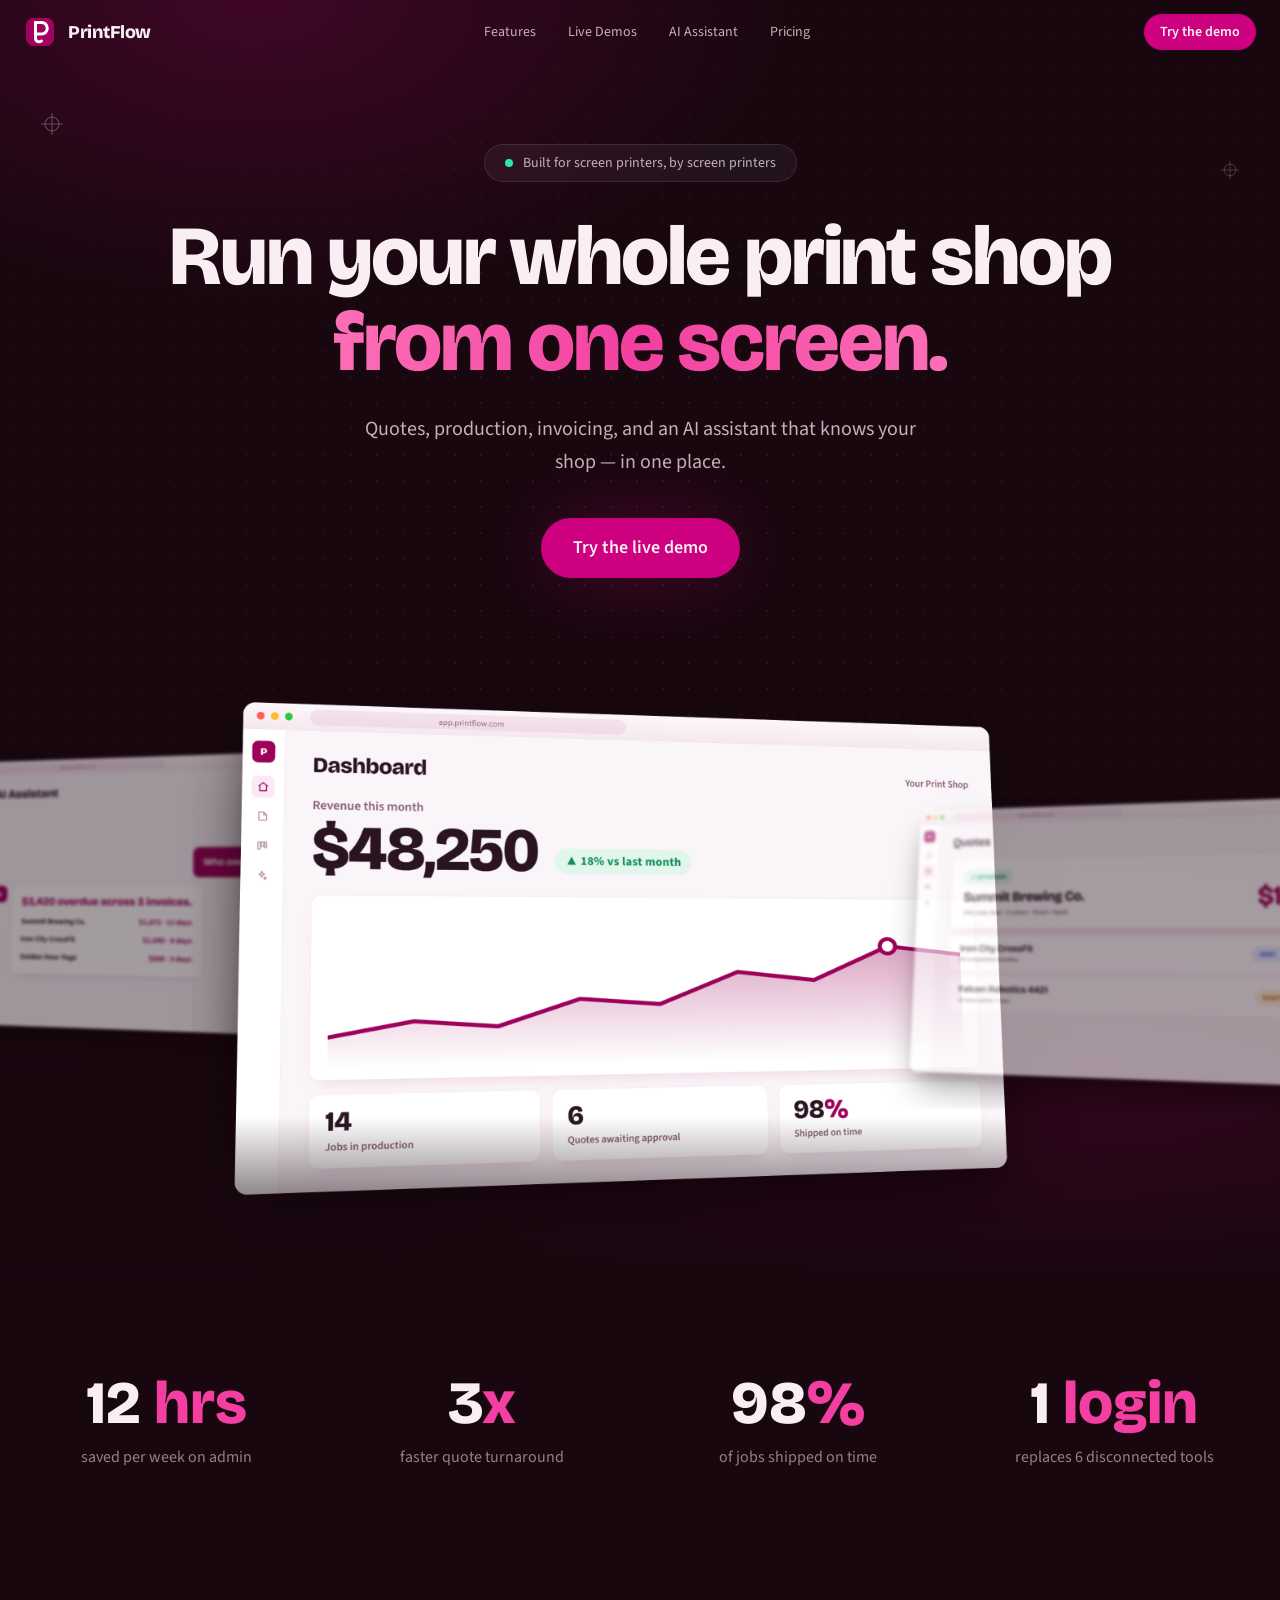
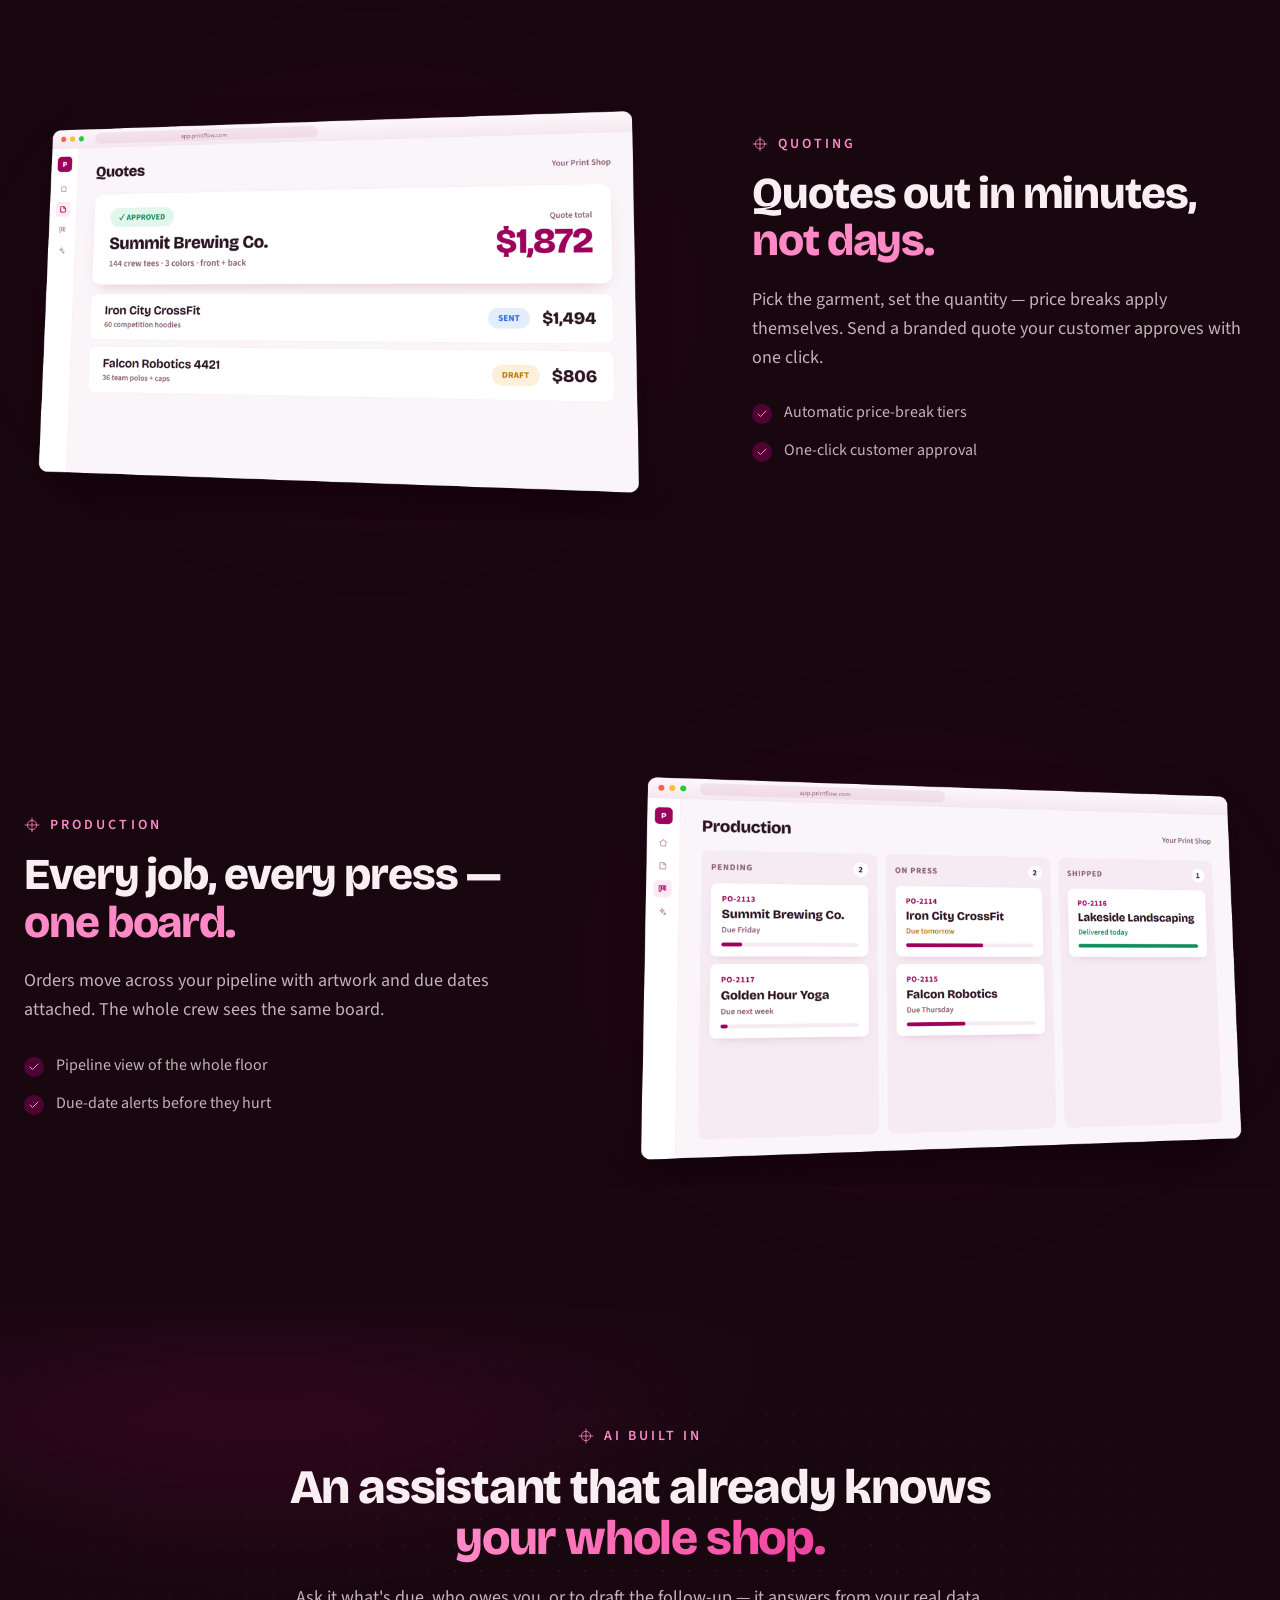
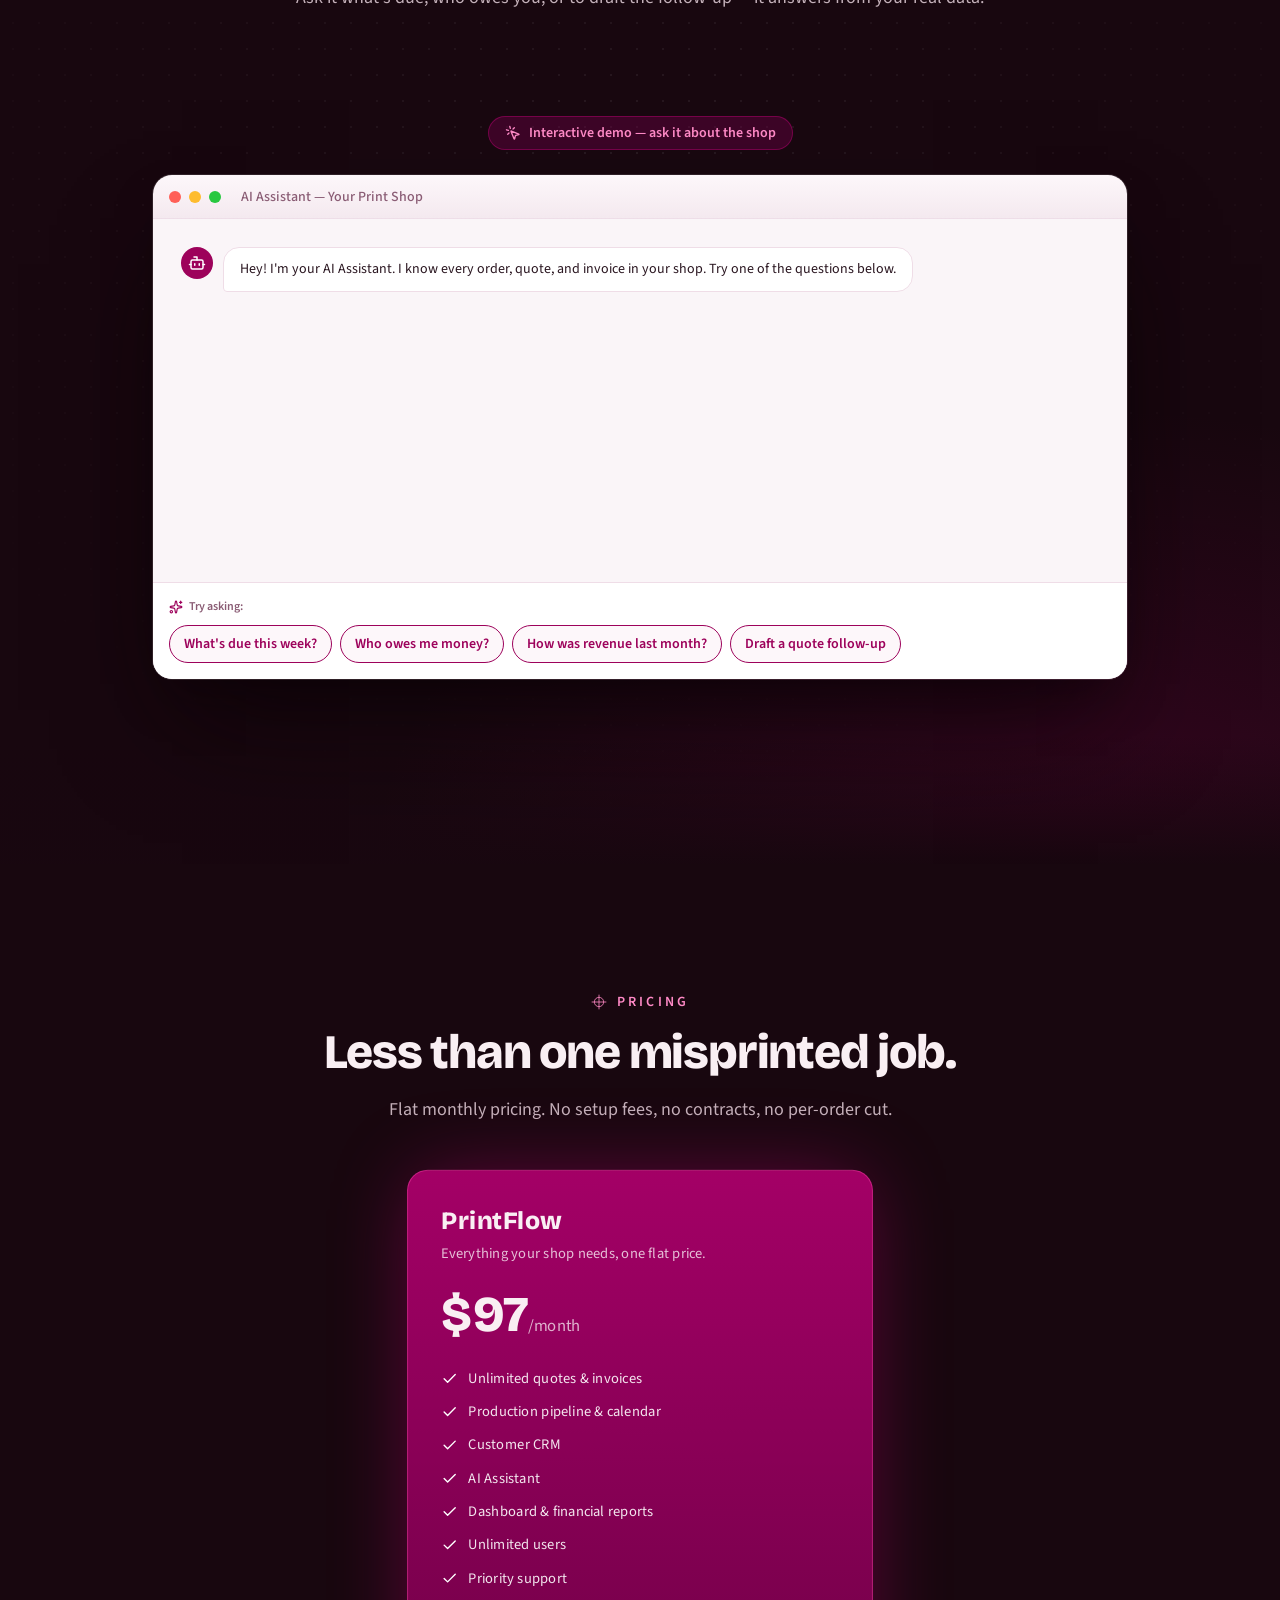
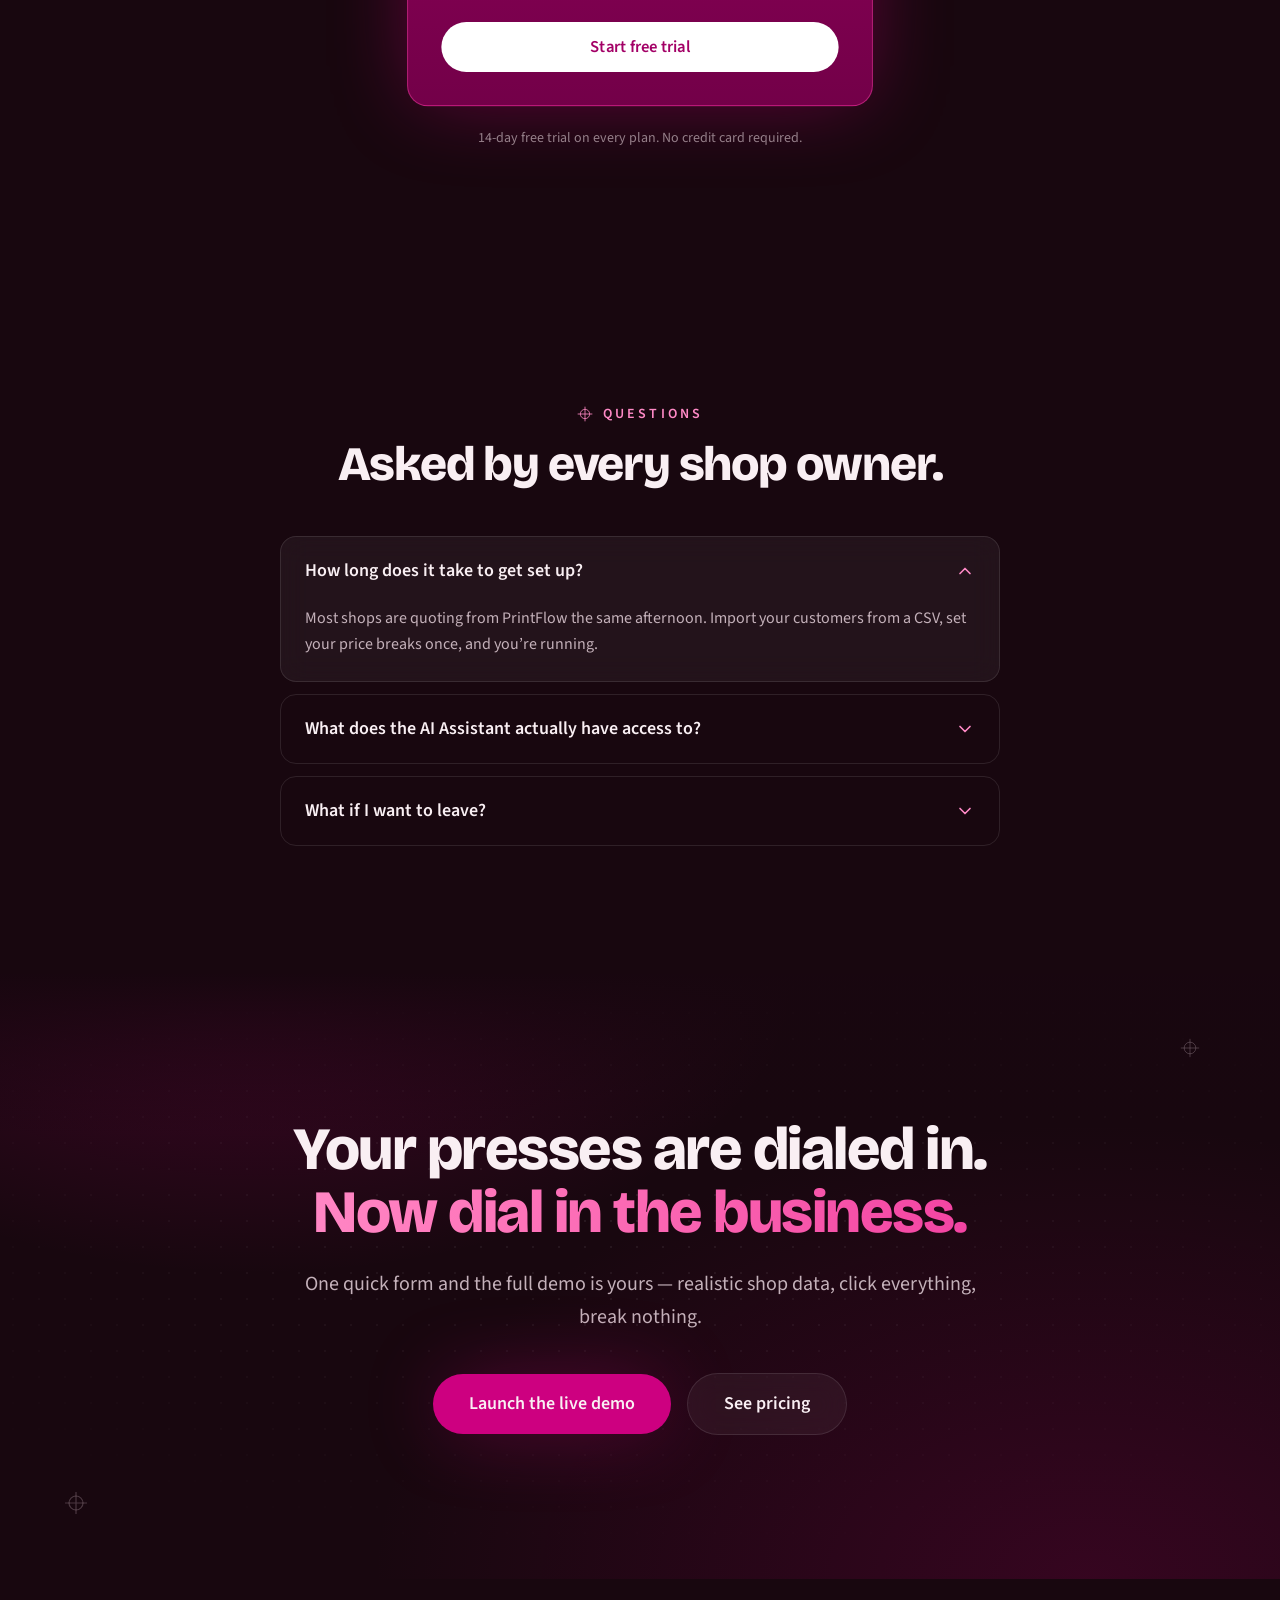
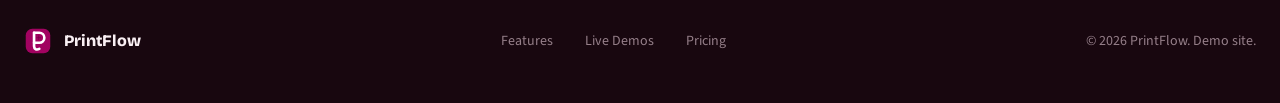
==== commit acbf938e: "feat: single plan at $97/month" ====
--- a/index.html
+++ b/index.html
@@ -9,8 +9,8 @@
     <link rel="preconnect" href="https://fonts.googleapis.com" />
     <link rel="preconnect" href="https://fonts.gstatic.com" crossorigin />
     <link href="https://fonts.googleapis.com/css2?family=Bricolage+Grotesque:opsz,wght@12..96,300;12..96,500;12..96,800&family=Source+Sans+3:wght@400;600&display=swap" rel="stylesheet" />
-    <script type="module" crossorigin src="/assets/index-KY2CZA2C.js"></script>
-    <link rel="stylesheet" crossorigin href="/assets/index-BgrYk9JY.css">
+    <script type="module" crossorigin src="/assets/index-CBg2wYP0.js"></script>
+    <link rel="stylesheet" crossorigin href="/assets/index-BQkhfKxz.css">
   </head>
   <body>
     <div id="root"></div>
--- a/assets/index-BQkhfKxz.css
+++ b/assets/index-BQkhfKxz.css
@@ -0,0 +1,2 @@
+/*! tailwindcss v4.3.0 | MIT License | https://tailwindcss.com */
+@layer properties{@supports (((-webkit-hyphens:none)) and (not (margin-trim:inline))) or ((-moz-orient:inline) and (not (color:rgb(from red r g b)))){*,:before,:after,::backdrop{--tw-rotate-x:initial;--tw-rotate-y:initial;--tw-rotate-z:initial;--tw-skew-x:initial;--tw-skew-y:initial;--tw-space-y-reverse:0;--tw-border-style:solid;--tw-gradient-position:initial;--tw-gradient-from:#0000;--tw-gradient-via:#0000;--tw-gradient-to:#0000;--tw-gradient-stops:initial;--tw-gradient-via-stops:initial;--tw-gradient-from-position:0%;--tw-gradient-via-position:50%;--tw-gradient-to-position:100%;--tw-leading:initial;--tw-font-weight:initial;--tw-tracking:initial;--tw-shadow:0 0 #0000;--tw-shadow-color:initial;--tw-shadow-alpha:100%;--tw-inset-shadow:0 0 #0000;--tw-inset-shadow-color:initial;--tw-inset-shadow-alpha:100%;--tw-ring-color:initial;--tw-ring-shadow:0 0 #0000;--tw-inset-ring-color:initial;--tw-inset-ring-shadow:0 0 #0000;--tw-ring-inset:initial;--tw-ring-offset-width:0px;--tw-ring-offset-color:#fff;--tw-ring-offset-shadow:0 0 #0000;--tw-blur:initial;--tw-brightness:initial;--tw-contrast:initial;--tw-grayscale:initial;--tw-hue-rotate:initial;--tw-invert:initial;--tw-opacity:initial;--tw-saturate:initial;--tw-sepia:initial;--tw-drop-shadow:initial;--tw-drop-shadow-color:initial;--tw-drop-shadow-alpha:100%;--tw-drop-shadow-size:initial;--tw-backdrop-blur:initial;--tw-backdrop-brightness:initial;--tw-backdrop-contrast:initial;--tw-backdrop-grayscale:initial;--tw-backdrop-hue-rotate:initial;--tw-backdrop-invert:initial;--tw-backdrop-opacity:initial;--tw-backdrop-saturate:initial;--tw-backdrop-sepia:initial;--tw-duration:initial;--tw-ease:initial;--tw-translate-x:0;--tw-translate-y:0;--tw-translate-z:0}}}@layer theme{:root,:host{--font-sans:"Source Sans 3", sans-serif;--font-mono:ui-monospace, SFMono-Regular, Menlo, Monaco, Consolas, "Liberation Mono", "Courier New", monospace;--color-white:#fff;--spacing:.25rem;--container-md:28rem;--container-xl:36rem;--container-2xl:42rem;--container-3xl:48rem;--container-4xl:56rem;--container-5xl:64rem;--container-6xl:72rem;--container-7xl:80rem;--text-xs:.75rem;--text-xs--line-height:calc(1 / .75);--text-sm:.875rem;--text-sm--line-height:calc(1.25 / .875);--text-base:1rem;--text-base--line-height:calc(1.5 / 1);--text-lg:1.125rem;--text-lg--line-height:calc(1.75 / 1.125);--text-xl:1.25rem;--text-xl--line-height:calc(1.75 / 1.25);--text-2xl:1.5rem;--text-2xl--line-height:calc(2 / 1.5);--text-3xl:1.875rem;--text-3xl--line-height:calc(2.25 / 1.875);--text-4xl:2.25rem;--text-4xl--line-height:calc(2.5 / 2.25);--text-5xl:3rem;--text-5xl--line-height:1;--text-6xl:3.75rem;--text-6xl--line-height:1;--font-weight-medium:500;--font-weight-semibold:600;--font-weight-bold:700;--font-weight-extrabold:800;--tracking-tight:-.025em;--tracking-wider:.05em;--leading-tight:1.25;--leading-relaxed:1.625;--radius-sm:.25rem;--radius-lg:.5rem;--radius-xl:.75rem;--radius-2xl:1rem;--radius-3xl:1.5rem;--drop-shadow-2xl:0 25px 25px #00000026;--ease-out:cubic-bezier(0, 0, .2, 1);--blur-sm:8px;--blur-3xl:64px;--default-transition-duration:.15s;--default-transition-timing-function:cubic-bezier(.4, 0, .2, 1);--default-font-family:var(--font-sans);--default-mono-font-family:var(--font-mono);--color-ink-950:oklch(16% .035 350);--color-ink-900:oklch(20% .045 348);--color-paper:oklch(96% .012 350);--color-paper-dim:oklch(78% .025 348);--color-paper-faint:oklch(62% .03 348);--color-magenta-300:oklch(78% .16 350);--color-magenta-400:oklch(66% .23 352);--color-magenta-500:oklch(55% .24 352);--color-magenta-600:oklch(46% .21 351);--color-magenta-700:oklch(36% .16 350);--color-mint:oklch(82% .17 162);--font-display:"Bricolage Grotesque", serif;--radius-card:1.25rem;--animate-float-a:float-a 9s ease-in-out infinite;--animate-float-b:float-b 11s ease-in-out infinite;--animate-pulse-dot:pulse-dot 2.2s ease-in-out infinite}}@layer base{*,:after,:before,::backdrop{box-sizing:border-box;border:0 solid;margin:0;padding:0}::file-selector-button{box-sizing:border-box;border:0 solid;margin:0;padding:0}html,:host{-webkit-text-size-adjust:100%;tab-size:4;line-height:1.5;font-family:var(--default-font-family,ui-sans-serif, system-ui, sans-serif, "Apple Color Emoji", "Segoe UI Emoji", "Segoe UI Symbol", "Noto Color Emoji");font-feature-settings:var(--default-font-feature-settings,normal);font-variation-settings:var(--default-font-variation-settings,normal);-webkit-tap-highlight-color:transparent}hr{height:0;color:inherit;border-top-width:1px}abbr:where([title]){-webkit-text-decoration:underline dotted;text-decoration:underline dotted}h1,h2,h3,h4,h5,h6{font-size:inherit;font-weight:inherit}a{color:inherit;-webkit-text-decoration:inherit;-webkit-text-decoration:inherit;-webkit-text-decoration:inherit;-webkit-text-decoration:inherit;text-decoration:inherit}b,strong{font-weight:bolder}code,kbd,samp,pre{font-family:var(--default-mono-font-family,ui-monospace, SFMono-Regular, Menlo, Monaco, Consolas, "Liberation Mono", "Courier New", monospace);font-feature-settings:var(--default-mono-font-feature-settings,normal);font-variation-settings:var(--default-mono-font-variation-settings,normal);font-size:1em}small{font-size:80%}sub,sup{vertical-align:baseline;font-size:75%;line-height:0;position:relative}sub{bottom:-.25em}sup{top:-.5em}table{text-indent:0;border-color:inherit;border-collapse:collapse}:-moz-focusring{outline:auto}progress{vertical-align:baseline}summary{display:list-item}ol,ul,menu{list-style:none}img,svg,video,canvas,audio,iframe,embed,object{vertical-align:middle;display:block}img,video{max-width:100%;height:auto}button,input,select,optgroup,textarea{font:inherit;font-feature-settings:inherit;font-variation-settings:inherit;letter-spacing:inherit;color:inherit;opacity:1;background-color:#0000;border-radius:0}::file-selector-button{font:inherit;font-feature-settings:inherit;font-variation-settings:inherit;letter-spacing:inherit;color:inherit;opacity:1;background-color:#0000;border-radius:0}:where(select:is([multiple],[size])) optgroup{font-weight:bolder}:where(select:is([multiple],[size])) optgroup option{padding-inline-start:20px}::file-selector-button{margin-inline-end:4px}::placeholder{opacity:1}@supports (not ((-webkit-appearance:-apple-pay-button))) or (contain-intrinsic-size:1px){::placeholder{color:currentColor}@supports (color:color-mix(in lab, red, red)){::placeholder{color:color-mix(in oklab, currentcolor 50%, transparent)}}}textarea{resize:vertical}::-webkit-search-decoration{-webkit-appearance:none}::-webkit-date-and-time-value{min-height:1lh;text-align:inherit}::-webkit-datetime-edit{display:inline-flex}::-webkit-datetime-edit-fields-wrapper{padding:0}::-webkit-datetime-edit{padding-block:0}::-webkit-datetime-edit-year-field{padding-block:0}::-webkit-datetime-edit-month-field{padding-block:0}::-webkit-datetime-edit-day-field{padding-block:0}::-webkit-datetime-edit-hour-field{padding-block:0}::-webkit-datetime-edit-minute-field{padding-block:0}::-webkit-datetime-edit-second-field{padding-block:0}::-webkit-datetime-edit-millisecond-field{padding-block:0}::-webkit-datetime-edit-meridiem-field{padding-block:0}::-webkit-calendar-picker-indicator{line-height:1}:-moz-ui-invalid{box-shadow:none}button,input:where([type=button],[type=reset],[type=submit]){appearance:button}::file-selector-button{appearance:button}::-webkit-inner-spin-button{height:auto}::-webkit-outer-spin-button{height:auto}[hidden]:where(:not([hidden=until-found])){display:none!important}}@layer components;@layer utilities{.pointer-events-none{pointer-events:none}.absolute{position:absolute}.fixed{position:fixed}.relative{position:relative}.inset-0{inset:calc(var(--spacing) * 0)}.inset-x-0{inset-inline:calc(var(--spacing) * 0)}.top-0{top:calc(var(--spacing) * 0)}.top-5{top:calc(var(--spacing) * 5)}.top-16{top:calc(var(--spacing) * 16)}.top-28{top:calc(var(--spacing) * 28)}.top-40{top:calc(var(--spacing) * 40)}.-right-44{right:calc(var(--spacing) * -44)}.right-5{right:calc(var(--spacing) * 5)}.right-10{right:calc(var(--spacing) * 10)}.right-20{right:calc(var(--spacing) * 20)}.bottom-0{bottom:calc(var(--spacing) * 0)}.bottom-16{bottom:calc(var(--spacing) * 16)}.-left-40{left:calc(var(--spacing) * -40)}.left-10{left:calc(var(--spacing) * 10)}.left-16{left:calc(var(--spacing) * 16)}.z-50{z-index:50}.z-\[100\]{z-index:100}.-m-8{margin:calc(var(--spacing) * -8)}.mx-auto{margin-inline:auto}.my-4{margin-block:calc(var(--spacing) * 4)}.mt-0\.5{margin-top:calc(var(--spacing) * .5)}.mt-1{margin-top:calc(var(--spacing) * 1)}.mt-1\.5{margin-top:calc(var(--spacing) * 1.5)}.mt-2{margin-top:calc(var(--spacing) * 2)}.mt-2\.5{margin-top:calc(var(--spacing) * 2.5)}.mt-3{margin-top:calc(var(--spacing) * 3)}.mt-4{margin-top:calc(var(--spacing) * 4)}.mt-5{margin-top:calc(var(--spacing) * 5)}.mt-6{margin-top:calc(var(--spacing) * 6)}.mt-7{margin-top:calc(var(--spacing) * 7)}.mt-8{margin-top:calc(var(--spacing) * 8)}.mt-10{margin-top:calc(var(--spacing) * 10)}.mt-12{margin-top:calc(var(--spacing) * 12)}.mt-14{margin-top:calc(var(--spacing) * 14)}.mt-16{margin-top:calc(var(--spacing) * 16)}.mr-2\.5{margin-right:calc(var(--spacing) * 2.5)}.mb-1\.5{margin-bottom:calc(var(--spacing) * 1.5)}.mb-2\.5{margin-bottom:calc(var(--spacing) * 2.5)}.mb-3{margin-bottom:calc(var(--spacing) * 3)}.mb-5{margin-bottom:calc(var(--spacing) * 5)}.mb-6{margin-bottom:calc(var(--spacing) * 6)}.mb-8{margin-bottom:calc(var(--spacing) * 8)}.ml-3{margin-left:calc(var(--spacing) * 3)}.block{display:block}.flex{display:flex}.grid{display:grid}.hidden{display:none}.inline-flex{display:inline-flex}.table{display:table}.h-2{height:calc(var(--spacing) * 2)}.h-3{height:calc(var(--spacing) * 3)}.h-3\.5{height:calc(var(--spacing) * 3.5)}.h-4{height:calc(var(--spacing) * 4)}.h-4\.5{height:calc(var(--spacing) * 4.5)}.h-5{height:calc(var(--spacing) * 5)}.h-6{height:calc(var(--spacing) * 6)}.h-7{height:calc(var(--spacing) * 7)}.h-8{height:calc(var(--spacing) * 8)}.h-10{height:calc(var(--spacing) * 10)}.h-11{height:calc(var(--spacing) * 11)}.h-12{height:calc(var(--spacing) * 12)}.h-14{height:calc(var(--spacing) * 14)}.h-16{height:calc(var(--spacing) * 16)}.h-32{height:calc(var(--spacing) * 32)}.h-36{height:calc(var(--spacing) * 36)}.h-40{height:calc(var(--spacing) * 40)}.h-full{height:100%}.h-px{height:1px}.max-h-\[calc\(100vh-2rem\)\]{max-height:calc(100vh - 2rem)}.min-h-\[220px\]{min-height:220px}.w-2{width:calc(var(--spacing) * 2)}.w-3{width:calc(var(--spacing) * 3)}.w-3\.5{width:calc(var(--spacing) * 3.5)}.w-4{width:calc(var(--spacing) * 4)}.w-4\.5{width:calc(var(--spacing) * 4.5)}.w-5{width:calc(var(--spacing) * 5)}.w-6{width:calc(var(--spacing) * 6)}.w-7{width:calc(var(--spacing) * 7)}.w-8{width:calc(var(--spacing) * 8)}.w-10{width:calc(var(--spacing) * 10)}.w-12{width:calc(var(--spacing) * 12)}.w-14{width:calc(var(--spacing) * 14)}.w-\[46\%\]{width:46%}.w-full{width:100%}.max-w-2xl{max-width:var(--container-2xl)}.max-w-3xl{max-width:var(--container-3xl)}.max-w-4xl{max-width:var(--container-4xl)}.max-w-5xl{max-width:var(--container-5xl)}.max-w-6xl{max-width:var(--container-6xl)}.max-w-7xl{max-width:var(--container-7xl)}.max-w-\[78\%\]{max-width:78%}.max-w-md{max-width:var(--container-md)}.max-w-xl{max-width:var(--container-xl)}.flex-1{flex:1}.flex-shrink-0{flex-shrink:0}.rotate-180{rotate:180deg}.transform{transform:var(--tw-rotate-x,) var(--tw-rotate-y,) var(--tw-rotate-z,) var(--tw-skew-x,) var(--tw-skew-y,)}.animate-float-a{animation:var(--animate-float-a)}.animate-float-b{animation:var(--animate-float-b)}.animate-pulse-dot{animation:var(--animate-pulse-dot)}.cursor-pointer{cursor:pointer}.grid-cols-2{grid-template-columns:repeat(2,minmax(0,1fr))}.grid-cols-3{grid-template-columns:repeat(3,minmax(0,1fr))}.flex-col{flex-direction:column}.flex-wrap{flex-wrap:wrap}.items-baseline{align-items:baseline}.items-center{align-items:center}.items-start{align-items:flex-start}.items-stretch{align-items:stretch}.justify-between{justify-content:space-between}.justify-center{justify-content:center}.justify-end{justify-content:flex-end}.justify-start{justify-content:flex-start}.gap-1{gap:calc(var(--spacing) * 1)}.gap-1\.5{gap:calc(var(--spacing) * 1.5)}.gap-2{gap:calc(var(--spacing) * 2)}.gap-2\.5{gap:calc(var(--spacing) * 2.5)}.gap-3{gap:calc(var(--spacing) * 3)}.gap-4{gap:calc(var(--spacing) * 4)}.gap-6{gap:calc(var(--spacing) * 6)}.gap-8{gap:calc(var(--spacing) * 8)}.gap-12{gap:calc(var(--spacing) * 12)}:where(.space-y-2\.5>:not(:last-child)){--tw-space-y-reverse:0;margin-block-start:calc(calc(var(--spacing) * 2.5) * var(--tw-space-y-reverse));margin-block-end:calc(calc(var(--spacing) * 2.5) * calc(1 - var(--tw-space-y-reverse)))}:where(.space-y-3>:not(:last-child)){--tw-space-y-reverse:0;margin-block-start:calc(calc(var(--spacing) * 3) * var(--tw-space-y-reverse));margin-block-end:calc(calc(var(--spacing) * 3) * calc(1 - var(--tw-space-y-reverse)))}:where(.space-y-3\.5>:not(:last-child)){--tw-space-y-reverse:0;margin-block-start:calc(calc(var(--spacing) * 3.5) * var(--tw-space-y-reverse));margin-block-end:calc(calc(var(--spacing) * 3.5) * calc(1 - var(--tw-space-y-reverse)))}:where(.space-y-4>:not(:last-child)){--tw-space-y-reverse:0;margin-block-start:calc(calc(var(--spacing) * 4) * var(--tw-space-y-reverse));margin-block-end:calc(calc(var(--spacing) * 4) * calc(1 - var(--tw-space-y-reverse)))}:where(.space-y-7>:not(:last-child)){--tw-space-y-reverse:0;margin-block-start:calc(calc(var(--spacing) * 7) * var(--tw-space-y-reverse));margin-block-end:calc(calc(var(--spacing) * 7) * calc(1 - var(--tw-space-y-reverse)))}.gap-x-8{column-gap:calc(var(--spacing) * 8)}.gap-y-2{row-gap:calc(var(--spacing) * 2)}.gap-y-12{row-gap:calc(var(--spacing) * 12)}.overflow-hidden{overflow:hidden}.overflow-y-auto{overflow-y:auto}.rounded-2xl{border-radius:var(--radius-2xl)}.rounded-3xl{border-radius:var(--radius-3xl)}.rounded-card{border-radius:var(--radius-card)}.rounded-full{border-radius:3.40282e38px}.rounded-lg{border-radius:var(--radius-lg)}.rounded-xl{border-radius:var(--radius-xl)}.rounded-br-sm{border-bottom-right-radius:var(--radius-sm)}.rounded-bl-sm{border-bottom-left-radius:var(--radius-sm)}.border{border-style:var(--tw-border-style);border-width:1px}.border-t{border-top-style:var(--tw-border-style);border-top-width:1px}.border-b{border-bottom-style:var(--tw-border-style);border-bottom-width:1px}.border-dashed{--tw-border-style:dashed;border-style:dashed}.border-\[\#D9A8C4\]{border-color:#d9a8c4}.border-\[\#E8D5DF\]{border-color:#e8d5df}.border-\[\#EFDDE7\]{border-color:#efdde7}.border-magenta-400{border-color:var(--color-magenta-400)}.border-magenta-400\/50{border-color:#f23ea180}@supports (color:color-mix(in lab, red, red)){.border-magenta-400\/50{border-color:color-mix(in oklab, var(--color-magenta-400) 50%, transparent)}}.border-magenta-500\/30{border-color:#cb007f4d}@supports (color:color-mix(in lab, red, red)){.border-magenta-500\/30{border-color:color-mix(in oklab, var(--color-magenta-500) 30%, transparent)}}.border-magenta-500\/40{border-color:#cb007f66}@supports (color:color-mix(in lab, red, red)){.border-magenta-500\/40{border-color:color-mix(in oklab, var(--color-magenta-500) 40%, transparent)}}.border-magenta-700\/10{border-color:#7200481a}@supports (color:color-mix(in lab, red, red)){.border-magenta-700\/10{border-color:color-mix(in oklab, var(--color-magenta-700) 10%, transparent)}}.border-white\/10{border-color:#ffffff1a}@supports (color:color-mix(in lab, red, red)){.border-white\/10{border-color:color-mix(in oklab, var(--color-white) 10%, transparent)}}.bg-\[\#28C840\]{background-color:#28c840}.bg-\[\#FAF5F8\]{background-color:#faf5f8}.bg-\[\#FDFAFC\]{background-color:#fdfafc}.bg-\[\#FEBC2E\]{background-color:#febc2e}.bg-\[\#FF5F57\]{background-color:#ff5f57}.bg-ink-900{background-color:var(--color-ink-900)}.bg-ink-950\/80{background-color:#18070fcc}@supports (color:color-mix(in lab, red, red)){.bg-ink-950\/80{background-color:color-mix(in oklab, var(--color-ink-950) 80%, transparent)}}.bg-magenta-500{background-color:var(--color-magenta-500)}.bg-magenta-500\/15{background-color:#cb007f26}@supports (color:color-mix(in lab, red, red)){.bg-magenta-500\/15{background-color:color-mix(in oklab, var(--color-magenta-500) 15%, transparent)}}.bg-magenta-700\/40{background-color:#72004866}@supports (color:color-mix(in lab, red, red)){.bg-magenta-700\/40{background-color:color-mix(in oklab, var(--color-magenta-700) 40%, transparent)}}.bg-magenta-700\/60{background-color:#72004899}@supports (color:color-mix(in lab, red, red)){.bg-magenta-700\/60{background-color:color-mix(in oklab, var(--color-magenta-700) 60%, transparent)}}.bg-mint{background-color:var(--color-mint)}.bg-transparent{background-color:#0000}.bg-white{background-color:var(--color-white)}.bg-white\/5{background-color:#ffffff0d}@supports (color:color-mix(in lab, red, red)){.bg-white\/5{background-color:color-mix(in oklab, var(--color-white) 5%, transparent)}}.bg-white\/25{background-color:#ffffff40}@supports (color:color-mix(in lab, red, red)){.bg-white\/25{background-color:color-mix(in oklab, var(--color-white) 25%, transparent)}}.bg-gradient-to-b{--tw-gradient-position:to bottom in oklab;background-image:linear-gradient(var(--tw-gradient-stops))}.bg-gradient-to-r{--tw-gradient-position:to right in oklab;background-image:linear-gradient(var(--tw-gradient-stops))}.bg-gradient-to-t{--tw-gradient-position:to top in oklab;background-image:linear-gradient(var(--tw-gradient-stops))}.from-\[\#FDF7FA\]{--tw-gradient-from:#fdf7fa;--tw-gradient-stops:var(--tw-gradient-via-stops,var(--tw-gradient-position), var(--tw-gradient-from) var(--tw-gradient-from-position), var(--tw-gradient-to) var(--tw-gradient-to-position))}.from-ink-950{--tw-gradient-from:var(--color-ink-950);--tw-gradient-stops:var(--tw-gradient-via-stops,var(--tw-gradient-position), var(--tw-gradient-from) var(--tw-gradient-from-position), var(--tw-gradient-to) var(--tw-gradient-to-position))}.from-magenta-300{--tw-gradient-from:var(--color-magenta-300);--tw-gradient-stops:var(--tw-gradient-via-stops,var(--tw-gradient-position), var(--tw-gradient-from) var(--tw-gradient-from-position), var(--tw-gradient-to) var(--tw-gradient-to-position))}.from-magenta-600{--tw-gradient-from:var(--color-magenta-600);--tw-gradient-stops:var(--tw-gradient-via-stops,var(--tw-gradient-position), var(--tw-gradient-from) var(--tw-gradient-from-position), var(--tw-gradient-to) var(--tw-gradient-to-position))}.from-transparent{--tw-gradient-from:transparent;--tw-gradient-stops:var(--tw-gradient-via-stops,var(--tw-gradient-position), var(--tw-gradient-from) var(--tw-gradient-from-position), var(--tw-gradient-to) var(--tw-gradient-to-position))}.via-magenta-400{--tw-gradient-via:var(--color-magenta-400);--tw-gradient-via-stops:var(--tw-gradient-position), var(--tw-gradient-from) var(--tw-gradient-from-position), var(--tw-gradient-via) var(--tw-gradient-via-position), var(--tw-gradient-to) var(--tw-gradient-to-position);--tw-gradient-stops:var(--tw-gradient-via-stops)}.to-\[\#F4E9EF\]{--tw-gradient-to:#f4e9ef;--tw-gradient-stops:var(--tw-gradient-via-stops,var(--tw-gradient-position), var(--tw-gradient-from) var(--tw-gradient-from-position), var(--tw-gradient-to) var(--tw-gradient-to-position))}.to-ink-950{--tw-gradient-to:var(--color-ink-950);--tw-gradient-stops:var(--tw-gradient-via-stops,var(--tw-gradient-position), var(--tw-gradient-from) var(--tw-gradient-from-position), var(--tw-gradient-to) var(--tw-gradient-to-position))}.to-magenta-300{--tw-gradient-to:var(--color-magenta-300);--tw-gradient-stops:var(--tw-gradient-via-stops,var(--tw-gradient-position), var(--tw-gradient-from) var(--tw-gradient-from-position), var(--tw-gradient-to) var(--tw-gradient-to-position))}.to-magenta-400{--tw-gradient-to:var(--color-magenta-400);--tw-gradient-stops:var(--tw-gradient-via-stops,var(--tw-gradient-position), var(--tw-gradient-from) var(--tw-gradient-from-position), var(--tw-gradient-to) var(--tw-gradient-to-position))}.to-magenta-700{--tw-gradient-to:var(--color-magenta-700);--tw-gradient-stops:var(--tw-gradient-via-stops,var(--tw-gradient-position), var(--tw-gradient-from) var(--tw-gradient-from-position), var(--tw-gradient-to) var(--tw-gradient-to-position))}.to-transparent{--tw-gradient-to:transparent;--tw-gradient-stops:var(--tw-gradient-via-stops,var(--tw-gradient-position), var(--tw-gradient-from) var(--tw-gradient-from-position), var(--tw-gradient-to) var(--tw-gradient-to-position))}.bg-clip-text{-webkit-background-clip:text;background-clip:text}.p-3{padding:calc(var(--spacing) * 3)}.p-4{padding:calc(var(--spacing) * 4)}.p-5{padding:calc(var(--spacing) * 5)}.p-6{padding:calc(var(--spacing) * 6)}.p-8{padding:calc(var(--spacing) * 8)}.px-1{padding-inline:calc(var(--spacing) * 1)}.px-2{padding-inline:calc(var(--spacing) * 2)}.px-3\.5{padding-inline:calc(var(--spacing) * 3.5)}.px-4{padding-inline:calc(var(--spacing) * 4)}.px-5{padding-inline:calc(var(--spacing) * 5)}.px-6{padding-inline:calc(var(--spacing) * 6)}.px-8{padding-inline:calc(var(--spacing) * 8)}.px-9{padding-inline:calc(var(--spacing) * 9)}.py-0\.5{padding-block:calc(var(--spacing) * .5)}.py-1\.5{padding-block:calc(var(--spacing) * 1.5)}.py-2{padding-block:calc(var(--spacing) * 2)}.py-2\.5{padding-block:calc(var(--spacing) * 2.5)}.py-3{padding-block:calc(var(--spacing) * 3)}.py-3\.5{padding-block:calc(var(--spacing) * 3.5)}.py-4{padding-block:calc(var(--spacing) * 4)}.py-5{padding-block:calc(var(--spacing) * 5)}.py-10{padding-block:calc(var(--spacing) * 10)}.py-12{padding-block:calc(var(--spacing) * 12)}.py-20{padding-block:calc(var(--spacing) * 20)}.py-24{padding-block:calc(var(--spacing) * 24)}.py-28{padding-block:calc(var(--spacing) * 28)}.pt-36{padding-top:calc(var(--spacing) * 36)}.pb-6{padding-bottom:calc(var(--spacing) * 6)}.pb-12{padding-bottom:calc(var(--spacing) * 12)}.text-center{text-align:center}.text-left{text-align:left}.font-display{font-family:var(--font-display)}.text-2xl{font-size:var(--text-2xl);line-height:var(--tw-leading,var(--text-2xl--line-height))}.text-3xl{font-size:var(--text-3xl);line-height:var(--tw-leading,var(--text-3xl--line-height))}.text-4xl{font-size:var(--text-4xl);line-height:var(--tw-leading,var(--text-4xl--line-height))}.text-5xl{font-size:var(--text-5xl);line-height:var(--tw-leading,var(--text-5xl--line-height))}.text-lg{font-size:var(--text-lg);line-height:var(--tw-leading,var(--text-lg--line-height))}.text-sm{font-size:var(--text-sm);line-height:var(--tw-leading,var(--text-sm--line-height))}.text-xl{font-size:var(--text-xl);line-height:var(--tw-leading,var(--text-xl--line-height))}.text-xs{font-size:var(--text-xs);line-height:var(--tw-leading,var(--text-xs--line-height))}.leading-\[1\.02\]{--tw-leading:1.02;line-height:1.02}.leading-\[1\.05\]{--tw-leading:1.05;line-height:1.05}.leading-\[1\.08\]{--tw-leading:1.08;line-height:1.08}.leading-none{--tw-leading:1;line-height:1}.leading-relaxed{--tw-leading:var(--leading-relaxed);line-height:var(--leading-relaxed)}.leading-tight{--tw-leading:var(--leading-tight);line-height:var(--leading-tight)}.font-bold{--tw-font-weight:var(--font-weight-bold);font-weight:var(--font-weight-bold)}.font-extrabold{--tw-font-weight:var(--font-weight-extrabold);font-weight:var(--font-weight-extrabold)}.font-medium{--tw-font-weight:var(--font-weight-medium);font-weight:var(--font-weight-medium)}.font-semibold{--tw-font-weight:var(--font-weight-semibold);font-weight:var(--font-weight-semibold)}.tracking-\[0\.22em\]{--tw-tracking:.22em;letter-spacing:.22em}.tracking-tight{--tw-tracking:var(--tracking-tight);letter-spacing:var(--tracking-tight)}.tracking-wider{--tw-tracking:var(--tracking-wider);letter-spacing:var(--tracking-wider)}.whitespace-pre-line{white-space:pre-line}.text-\[\#2A1620\]{color:#2a1620}.text-\[\#5C3349\]{color:#5c3349}.text-\[\#8A5C74\]{color:#8a5c74}.text-\[\#9D025B\]{color:#9d025b}.text-\[\#A77E92\]{color:#a77e92}.text-\[\#C9A3B7\]{color:#c9a3b7}.text-magenta-300{color:var(--color-magenta-300)}.text-magenta-400{color:var(--color-magenta-400)}.text-magenta-600{color:var(--color-magenta-600)}.text-mint{color:var(--color-mint)}.text-paper{color:var(--color-paper)}.text-paper-dim{color:var(--color-paper-dim)}.text-paper-faint{color:var(--color-paper-faint)}.text-paper-faint\/40{color:#957f8966}@supports (color:color-mix(in lab, red, red)){.text-paper-faint\/40{color:color-mix(in oklab, var(--color-paper-faint) 40%, transparent)}}.text-paper-faint\/50{color:#957f8980}@supports (color:color-mix(in lab, red, red)){.text-paper-faint\/50{color:color-mix(in oklab, var(--color-paper-faint) 50%, transparent)}}.text-transparent{color:#0000}.text-white{color:var(--color-white)}.text-white\/70{color:#ffffffb3}@supports (color:color-mix(in lab, red, red)){.text-white\/70{color:color-mix(in oklab, var(--color-white) 70%, transparent)}}.text-white\/75{color:#ffffffbf}@supports (color:color-mix(in lab, red, red)){.text-white\/75{color:color-mix(in oklab, var(--color-white) 75%, transparent)}}.text-white\/90{color:#ffffffe6}@supports (color:color-mix(in lab, red, red)){.text-white\/90{color:color-mix(in oklab, var(--color-white) 90%, transparent)}}.uppercase{text-transform:uppercase}.opacity-40{opacity:.4}.opacity-60{opacity:.6}.opacity-70{opacity:.7}.opacity-80{opacity:.8}.shadow-glow{--tw-shadow:0 0 80px -10px var(--tw-shadow-color,#c9037a73);box-shadow:var(--tw-inset-shadow), var(--tw-inset-ring-shadow), var(--tw-ring-offset-shadow), var(--tw-ring-shadow), var(--tw-shadow)}.shadow-lg{--tw-shadow:0 10px 15px -3px var(--tw-shadow-color,#0000001a), 0 4px 6px -4px var(--tw-shadow-color,#0000001a);box-shadow:var(--tw-inset-shadow), var(--tw-inset-ring-shadow), var(--tw-ring-offset-shadow), var(--tw-ring-shadow), var(--tw-shadow)}.shadow-window{--tw-shadow:0 60px 110px -30px var(--tw-shadow-color,#0a0006b3), 0 24px 48px -20px var(--tw-shadow-color,#0a000680);box-shadow:var(--tw-inset-shadow), var(--tw-inset-ring-shadow), var(--tw-ring-offset-shadow), var(--tw-ring-shadow), var(--tw-shadow)}.blur-3xl{--tw-blur:blur(var(--blur-3xl));filter:var(--tw-blur,) var(--tw-brightness,) var(--tw-contrast,) var(--tw-grayscale,) var(--tw-hue-rotate,) var(--tw-invert,) var(--tw-saturate,) var(--tw-sepia,) var(--tw-drop-shadow,)}.blur-\[1\.5px\]{--tw-blur:blur(1.5px);filter:var(--tw-blur,) var(--tw-brightness,) var(--tw-contrast,) var(--tw-grayscale,) var(--tw-hue-rotate,) var(--tw-invert,) var(--tw-saturate,) var(--tw-sepia,) var(--tw-drop-shadow,)}.drop-shadow-2xl{--tw-drop-shadow-size:drop-shadow(0 25px 25px var(--tw-drop-shadow-color,#00000026));--tw-drop-shadow:drop-shadow(var(--drop-shadow-2xl));filter:var(--tw-blur,) var(--tw-brightness,) var(--tw-contrast,) var(--tw-grayscale,) var(--tw-hue-rotate,) var(--tw-invert,) var(--tw-saturate,) var(--tw-sepia,) var(--tw-drop-shadow,)}.filter{filter:var(--tw-blur,) var(--tw-brightness,) var(--tw-contrast,) var(--tw-grayscale,) var(--tw-hue-rotate,) var(--tw-invert,) var(--tw-saturate,) var(--tw-sepia,) var(--tw-drop-shadow,)}.backdrop-blur-sm{--tw-backdrop-blur:blur(var(--blur-sm));-webkit-backdrop-filter:var(--tw-backdrop-blur,) var(--tw-backdrop-brightness,) var(--tw-backdrop-contrast,) var(--tw-backdrop-grayscale,) var(--tw-backdrop-hue-rotate,) var(--tw-backdrop-invert,) var(--tw-backdrop-opacity,) var(--tw-backdrop-saturate,) var(--tw-backdrop-sepia,);backdrop-filter:var(--tw-backdrop-blur,) var(--tw-backdrop-brightness,) var(--tw-backdrop-contrast,) var(--tw-backdrop-grayscale,) var(--tw-backdrop-hue-rotate,) var(--tw-backdrop-invert,) var(--tw-backdrop-opacity,) var(--tw-backdrop-saturate,) var(--tw-backdrop-sepia,)}.transition-\[grid-template-rows\]{transition-property:grid-template-rows;transition-timing-function:var(--tw-ease,var(--default-transition-timing-function));transition-duration:var(--tw-duration,var(--default-transition-duration))}.transition-all{transition-property:all;transition-timing-function:var(--tw-ease,var(--default-transition-timing-function));transition-duration:var(--tw-duration,var(--default-transition-duration))}.transition-colors{transition-property:color,background-color,border-color,outline-color,text-decoration-color,fill,stroke,--tw-gradient-from,--tw-gradient-via,--tw-gradient-to;transition-timing-function:var(--tw-ease,var(--default-transition-timing-function));transition-duration:var(--tw-duration,var(--default-transition-duration))}.transition-opacity{transition-property:opacity;transition-timing-function:var(--tw-ease,var(--default-transition-timing-function));transition-duration:var(--tw-duration,var(--default-transition-duration))}.transition-transform{transition-property:transform,translate,scale,rotate;transition-timing-function:var(--tw-ease,var(--default-transition-timing-function));transition-duration:var(--tw-duration,var(--default-transition-duration))}.duration-300{--tw-duration:.3s;transition-duration:.3s}.ease-out{--tw-ease:var(--ease-out);transition-timing-function:var(--ease-out)}@media (hover:hover){.group-hover\:text-\[\#9D025B\]:is(:where(.group):hover *){color:#9d025b}}.placeholder\:text-paper-faint\/60::placeholder{color:#957f8999}@supports (color:color-mix(in lab, red, red)){.placeholder\:text-paper-faint\/60::placeholder{color:color-mix(in oklab, var(--color-paper-faint) 60%, transparent)}}@media (hover:hover){.hover\:-translate-y-0\.5:hover{--tw-translate-y:calc(var(--spacing) * -.5);translate:var(--tw-translate-x) var(--tw-translate-y)}.hover\:scale-\[1\.03\]:hover{scale:1.03}.hover\:border-\[\#9D025B\]:hover{border-color:#9d025b}.hover\:border-magenta-400\/50:hover{border-color:#f23ea180}@supports (color:color-mix(in lab, red, red)){.hover\:border-magenta-400\/50:hover{border-color:color-mix(in oklab, var(--color-magenta-400) 50%, transparent)}}.hover\:bg-\[\#FDF4F9\]:hover{background-color:#fdf4f9}.hover\:bg-magenta-400:hover{background-color:var(--color-magenta-400)}.hover\:bg-white\/10:hover{background-color:#ffffff1a}@supports (color:color-mix(in lab, red, red)){.hover\:bg-white\/10:hover{background-color:color-mix(in oklab, var(--color-white) 10%, transparent)}}.hover\:text-paper:hover{color:var(--color-paper)}.hover\:opacity-70:hover{opacity:.7}.hover\:opacity-90:hover{opacity:.9}.hover\:shadow-md:hover{--tw-shadow:0 4px 6px -1px var(--tw-shadow-color,#0000001a), 0 2px 4px -2px var(--tw-shadow-color,#0000001a);box-shadow:var(--tw-inset-shadow), var(--tw-inset-ring-shadow), var(--tw-ring-offset-shadow), var(--tw-ring-shadow), var(--tw-shadow)}.hover\:shadow-sm:hover{--tw-shadow:0 1px 3px 0 var(--tw-shadow-color,#0000001a), 0 1px 2px -1px var(--tw-shadow-color,#0000001a);box-shadow:var(--tw-inset-shadow), var(--tw-inset-ring-shadow), var(--tw-ring-offset-shadow), var(--tw-ring-shadow), var(--tw-shadow)}}.focus\:border-magenta-400:focus{border-color:var(--color-magenta-400)}.focus\:ring-1:focus{--tw-ring-shadow:var(--tw-ring-inset,) 0 0 0 calc(1px + var(--tw-ring-offset-width)) var(--tw-ring-color,currentcolor);box-shadow:var(--tw-inset-shadow), var(--tw-inset-ring-shadow), var(--tw-ring-offset-shadow), var(--tw-ring-shadow), var(--tw-shadow)}.focus\:ring-magenta-400:focus{--tw-ring-color:var(--color-magenta-400)}.focus\:outline-none:focus{--tw-outline-style:none;outline-style:none}.disabled\:cursor-wait:disabled{cursor:wait}.disabled\:opacity-40:disabled{opacity:.4}.disabled\:opacity-60:disabled{opacity:.6}@media (width>=40rem){.sm\:mt-20{margin-top:calc(var(--spacing) * 20)}.sm\:flex-row{flex-direction:row}.sm\:p-6{padding:calc(var(--spacing) * 6)}.sm\:p-7{padding:calc(var(--spacing) * 7)}.sm\:p-8{padding:calc(var(--spacing) * 8)}.sm\:text-4xl{font-size:var(--text-4xl);line-height:var(--tw-leading,var(--text-4xl--line-height))}.sm\:text-5xl{font-size:var(--text-5xl);line-height:var(--tw-leading,var(--text-5xl--line-height))}.sm\:text-6xl{font-size:var(--text-6xl);line-height:var(--tw-leading,var(--text-6xl--line-height))}.sm\:text-base{font-size:var(--text-base);line-height:var(--tw-leading,var(--text-base--line-height))}.sm\:text-xl{font-size:var(--text-xl);line-height:var(--tw-leading,var(--text-xl--line-height))}}@media (width>=48rem){.md\:flex{display:flex}.md\:grid-cols-\[1fr_280px\]{grid-template-columns:1fr 280px}}@media (width>=64rem){.lg\:block{display:block}.lg\:w-\[42\%\]{width:42%}.lg\:w-\[58\%\]{width:58%}.lg\:-translate-x-12{--tw-translate-x:calc(var(--spacing) * -12);translate:var(--tw-translate-x) var(--tw-translate-y)}.lg\:translate-x-12{--tw-translate-x:calc(var(--spacing) * 12);translate:var(--tw-translate-x) var(--tw-translate-y)}.lg\:scale-\[1\.04\]{scale:1.04}.lg\:grid-cols-4{grid-template-columns:repeat(4,minmax(0,1fr))}.lg\:flex-row{flex-direction:row}.lg\:flex-row-reverse{flex-direction:row-reverse}.lg\:items-center{align-items:center}.lg\:gap-8{gap:calc(var(--spacing) * 8)}.lg\:py-14{padding-block:calc(var(--spacing) * 14)}.lg\:py-28{padding-block:calc(var(--spacing) * 28)}.lg\:py-32{padding-block:calc(var(--spacing) * 32)}.lg\:py-36{padding-block:calc(var(--spacing) * 36)}.lg\:text-\[2\.75rem\]{font-size:2.75rem}.lg\:text-\[5\.25rem\]{font-size:5.25rem}}}html{scroll-behavior:smooth}body{background:var(--color-ink-950);color:var(--color-paper);font-family:var(--font-sans);-webkit-font-smoothing:antialiased}.halftone{background-image:radial-gradient(circle,#ffffff12 1.5px,#0000 1.5px);background-size:26px 26px}.halftone-fade{-webkit-mask-image:radial-gradient(70% 60% at 50% 40%,#000 0%,#0000 100%);mask-image:radial-gradient(70% 60% at 50% 40%,#000 0%,#0000 100%)}.ink-glow{background:radial-gradient(900px 500px at 20% 0,#c9037a38 0%,#0000 60%),radial-gradient(1100px 700px at 85% 100%,#7a02474d 0%,#0000 65%)}.glass{-webkit-backdrop-filter:blur(14px);backdrop-filter:blur(14px);background:#ffffff0d;border:1px solid #ffffff1a}.reveal{opacity:0;transition:opacity .7s cubic-bezier(.22,1,.36,1),transform .7s cubic-bezier(.22,1,.36,1);transition-delay:var(--reveal-delay,0s);transform:translateY(28px)}.reveal.is-visible{opacity:1;transform:translateY(0)}.caret:after{content:"";vertical-align:-.15em;background:var(--color-magenta-400);width:2px;height:1em;margin-left:2px;animation:.9s step-end infinite caret-blink;display:inline-block}@keyframes caret-blink{50%{opacity:0}}@media (prefers-reduced-motion:reduce){html{scroll-behavior:auto}*,:before,:after{transition-duration:.01ms!important;animation-duration:.01ms!important;animation-iteration-count:1!important}.reveal{opacity:1;transform:none}}@property --tw-rotate-x{syntax:"*";inherits:false}@property --tw-rotate-y{syntax:"*";inherits:false}@property --tw-rotate-z{syntax:"*";inherits:false}@property --tw-skew-x{syntax:"*";inherits:false}@property --tw-skew-y{syntax:"*";inherits:false}@property --tw-space-y-reverse{syntax:"*";inherits:false;initial-value:0}@property --tw-border-style{syntax:"*";inherits:false;initial-value:solid}@property --tw-gradient-position{syntax:"*";inherits:false}@property --tw-gradient-from{syntax:"<color>";inherits:false;initial-value:#0000}@property --tw-gradient-via{syntax:"<color>";inherits:false;initial-value:#0000}@property --tw-gradient-to{syntax:"<color>";inherits:false;initial-value:#0000}@property --tw-gradient-stops{syntax:"*";inherits:false}@property --tw-gradient-via-stops{syntax:"*";inherits:false}@property --tw-gradient-from-position{syntax:"<length-percentage>";inherits:false;initial-value:0%}@property --tw-gradient-via-position{syntax:"<length-percentage>";inherits:false;initial-value:50%}@property --tw-gradient-to-position{syntax:"<length-percentage>";inherits:false;initial-value:100%}@property --tw-leading{syntax:"*";inherits:false}@property --tw-font-weight{syntax:"*";inherits:false}@property --tw-tracking{syntax:"*";inherits:false}@property --tw-shadow{syntax:"*";inherits:false;initial-value:0 0 #0000}@property --tw-shadow-color{syntax:"*";inherits:false}@property --tw-shadow-alpha{syntax:"<percentage>";inherits:false;initial-value:100%}@property --tw-inset-shadow{syntax:"*";inherits:false;initial-value:0 0 #0000}@property --tw-inset-shadow-color{syntax:"*";inherits:false}@property --tw-inset-shadow-alpha{syntax:"<percentage>";inherits:false;initial-value:100%}@property --tw-ring-color{syntax:"*";inherits:false}@property --tw-ring-shadow{syntax:"*";inherits:false;initial-value:0 0 #0000}@property --tw-inset-ring-color{syntax:"*";inherits:false}@property --tw-inset-ring-shadow{syntax:"*";inherits:false;initial-value:0 0 #0000}@property --tw-ring-inset{syntax:"*";inherits:false}@property --tw-ring-offset-width{syntax:"<length>";inherits:false;initial-value:0}@property --tw-ring-offset-color{syntax:"*";inherits:false;initial-value:#fff}@property --tw-ring-offset-shadow{syntax:"*";inherits:false;initial-value:0 0 #0000}@property --tw-blur{syntax:"*";inherits:false}@property --tw-brightness{syntax:"*";inherits:false}@property --tw-contrast{syntax:"*";inherits:false}@property --tw-grayscale{syntax:"*";inherits:false}@property --tw-hue-rotate{syntax:"*";inherits:false}@property --tw-invert{syntax:"*";inherits:false}@property --tw-opacity{syntax:"*";inherits:false}@property --tw-saturate{syntax:"*";inherits:false}@property --tw-sepia{syntax:"*";inherits:false}@property --tw-drop-shadow{syntax:"*";inherits:false}@property --tw-drop-shadow-color{syntax:"*";inherits:false}@property --tw-drop-shadow-alpha{syntax:"<percentage>";inherits:false;initial-value:100%}@property --tw-drop-shadow-size{syntax:"*";inherits:false}@property --tw-backdrop-blur{syntax:"*";inherits:false}@property --tw-backdrop-brightness{syntax:"*";inherits:false}@property --tw-backdrop-contrast{syntax:"*";inherits:false}@property --tw-backdrop-grayscale{syntax:"*";inherits:false}@property --tw-backdrop-hue-rotate{syntax:"*";inherits:false}@property --tw-backdrop-invert{syntax:"*";inherits:false}@property --tw-backdrop-opacity{syntax:"*";inherits:false}@property --tw-backdrop-saturate{syntax:"*";inherits:false}@property --tw-backdrop-sepia{syntax:"*";inherits:false}@property --tw-duration{syntax:"*";inherits:false}@property --tw-ease{syntax:"*";inherits:false}@property --tw-translate-x{syntax:"*";inherits:false;initial-value:0}@property --tw-translate-y{syntax:"*";inherits:false;initial-value:0}@property --tw-translate-z{syntax:"*";inherits:false;initial-value:0}@keyframes float-a{0%,to{transform:translateY(0)rotate(0)}50%{transform:translateY(-18px)rotate(-.4deg)}}@keyframes float-b{0%,to{transform:translateY(0)rotate(0)}50%{transform:translateY(-12px)rotate(.4deg)}}@keyframes pulse-dot{0%,to{opacity:1;box-shadow:0 0 12px var(--color-mint)}50%{opacity:.45;box-shadow:0 0 4px var(--color-mint)}}
